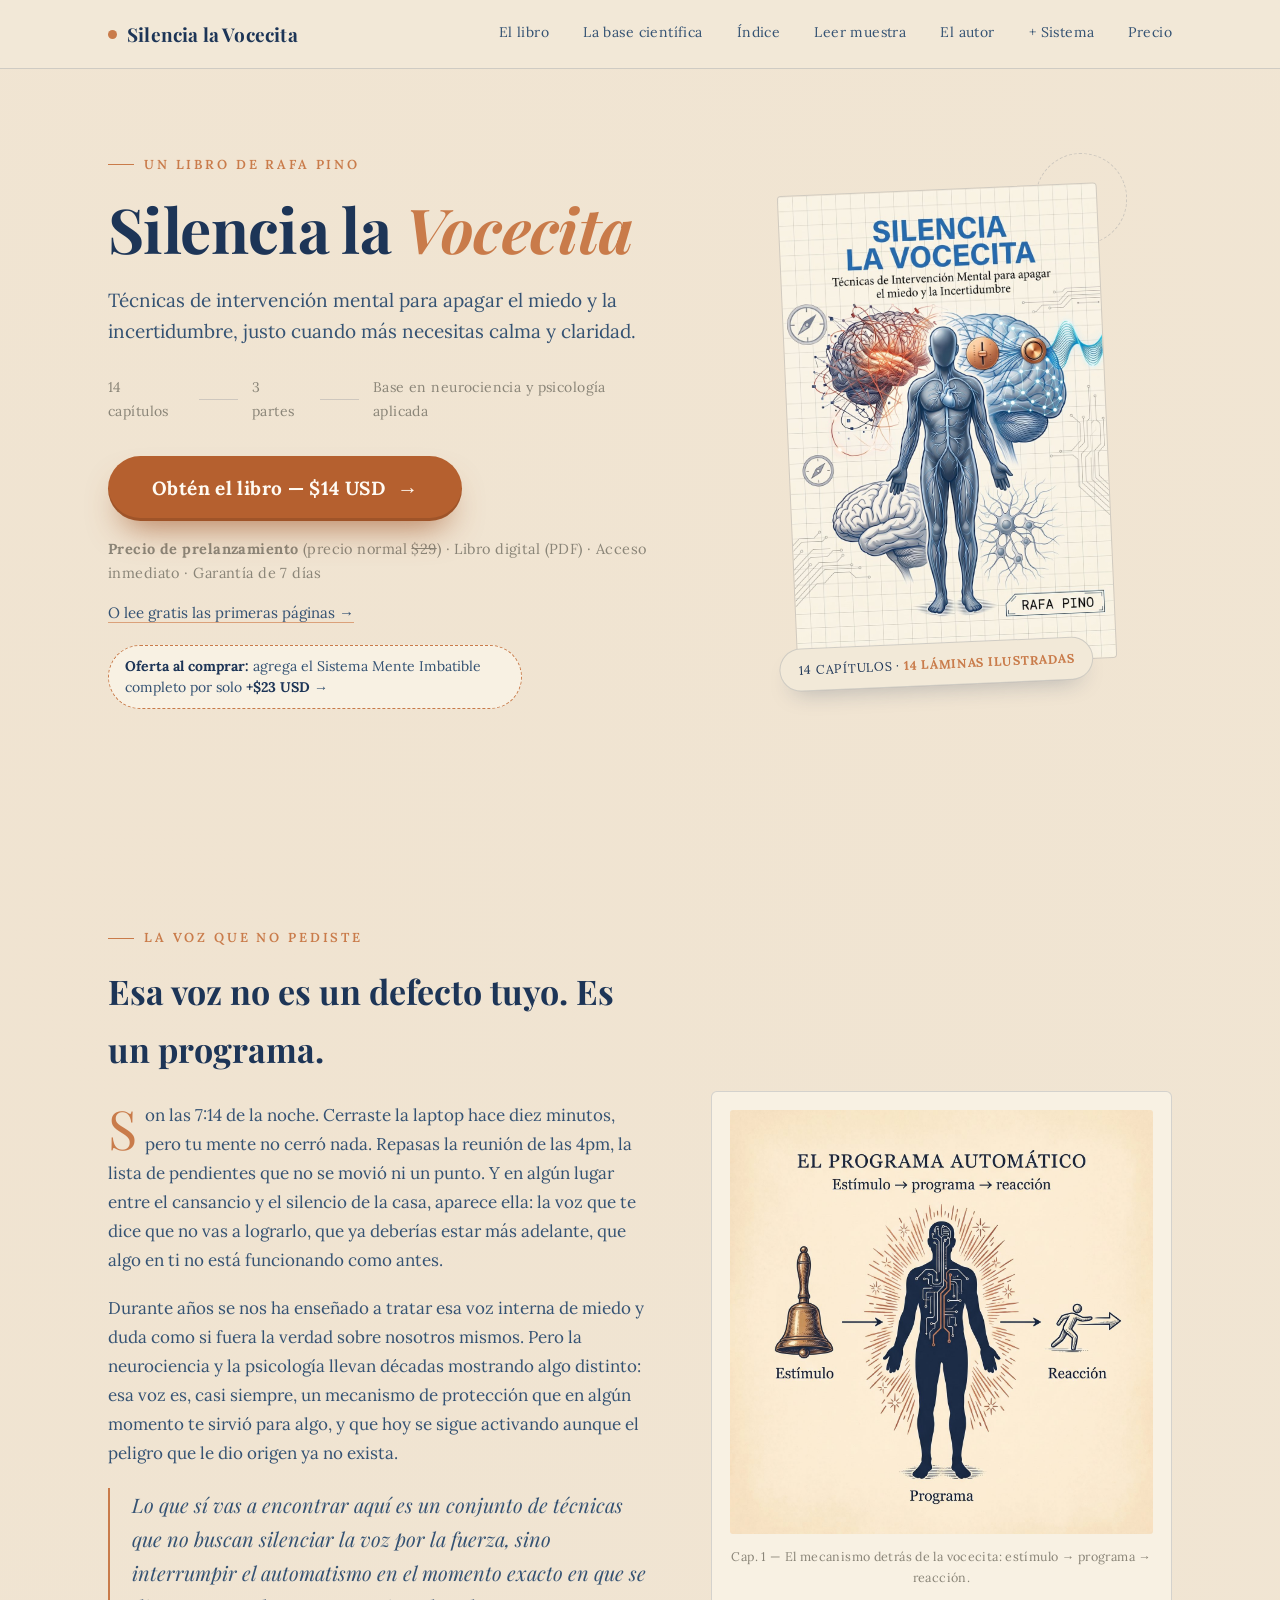
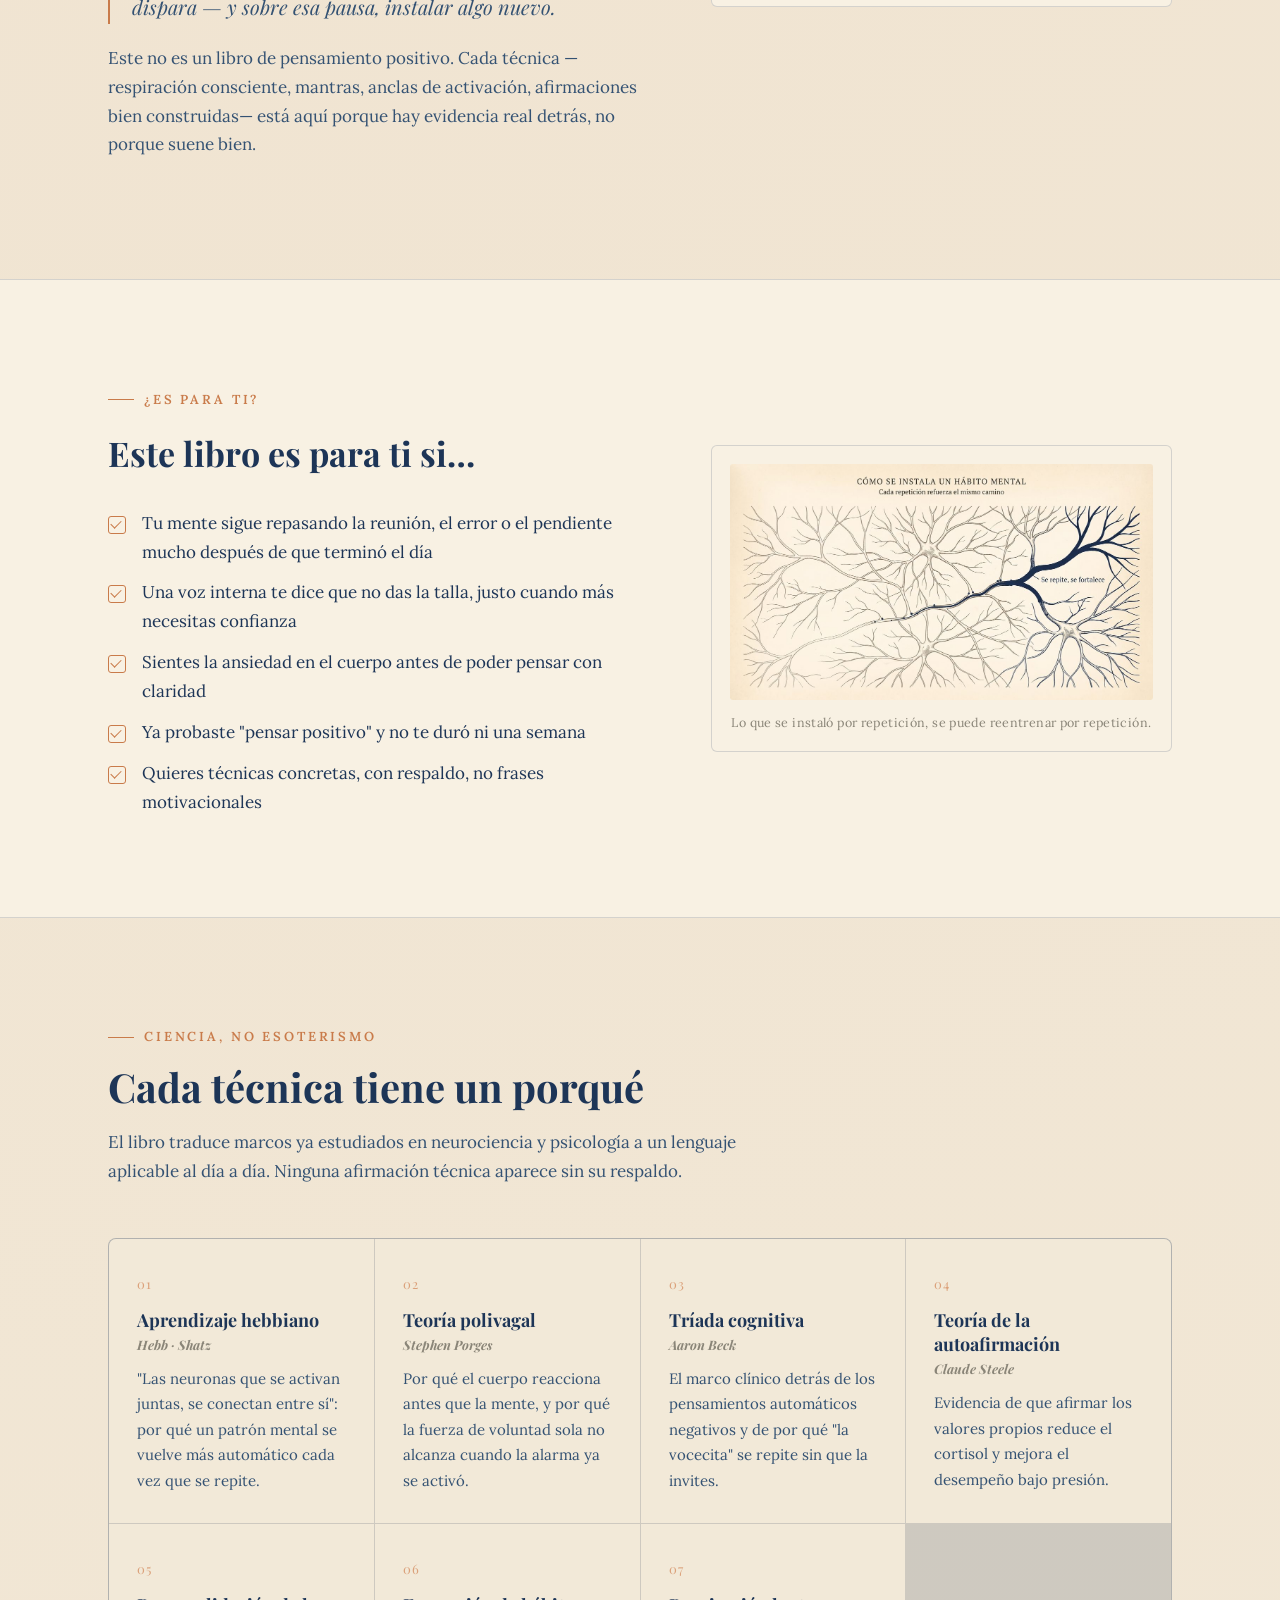
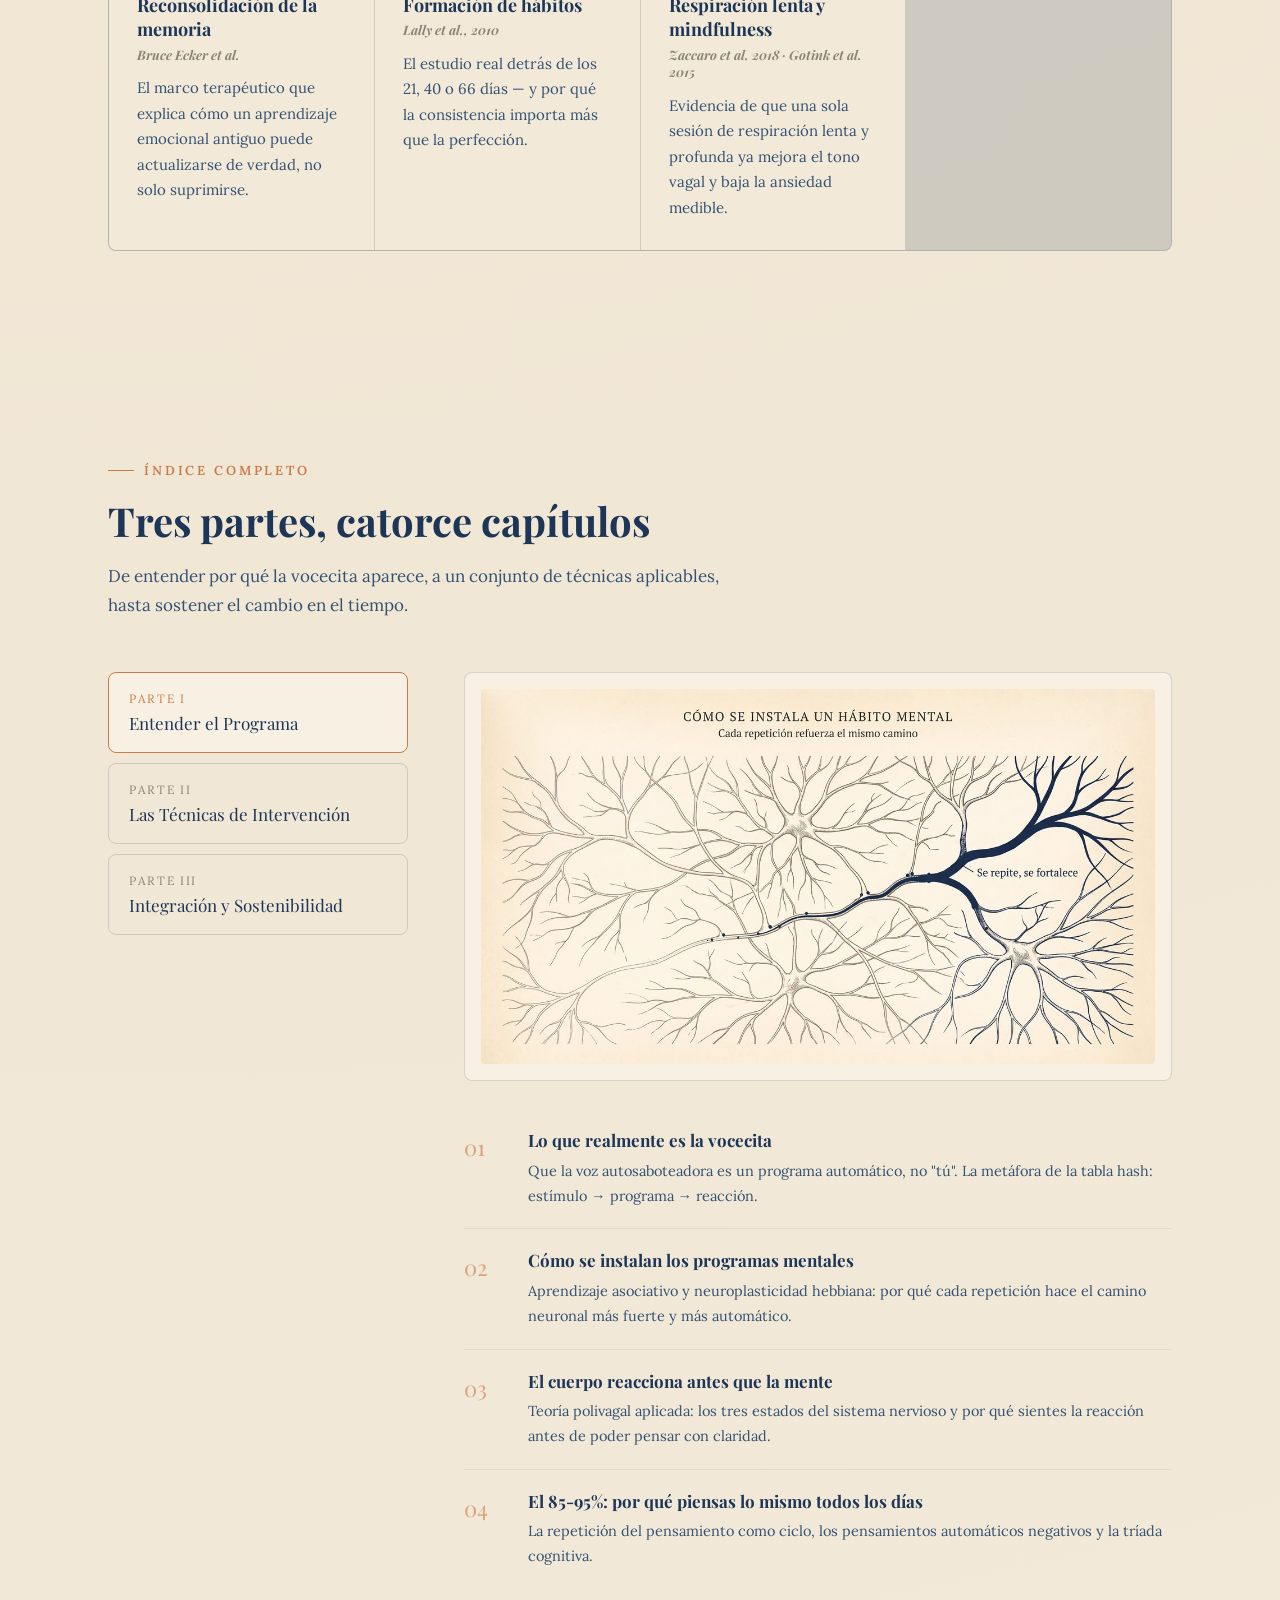
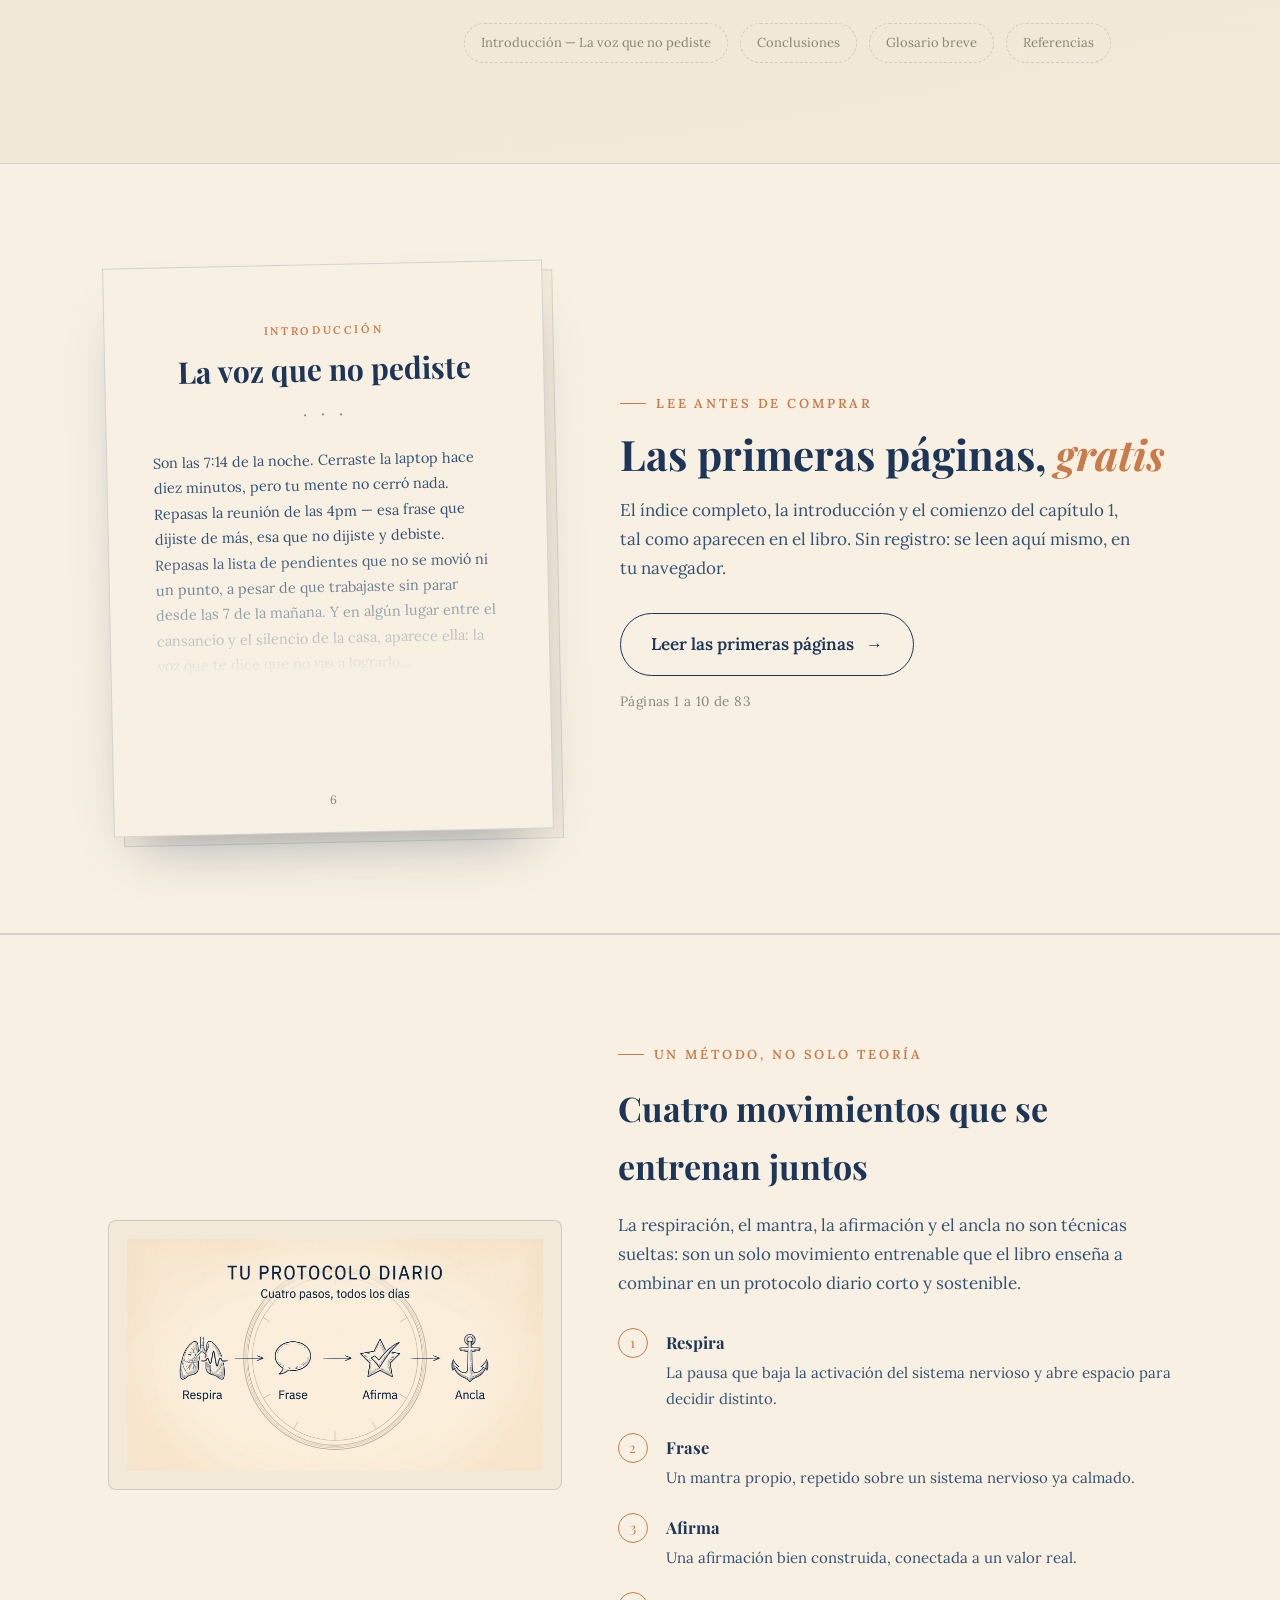
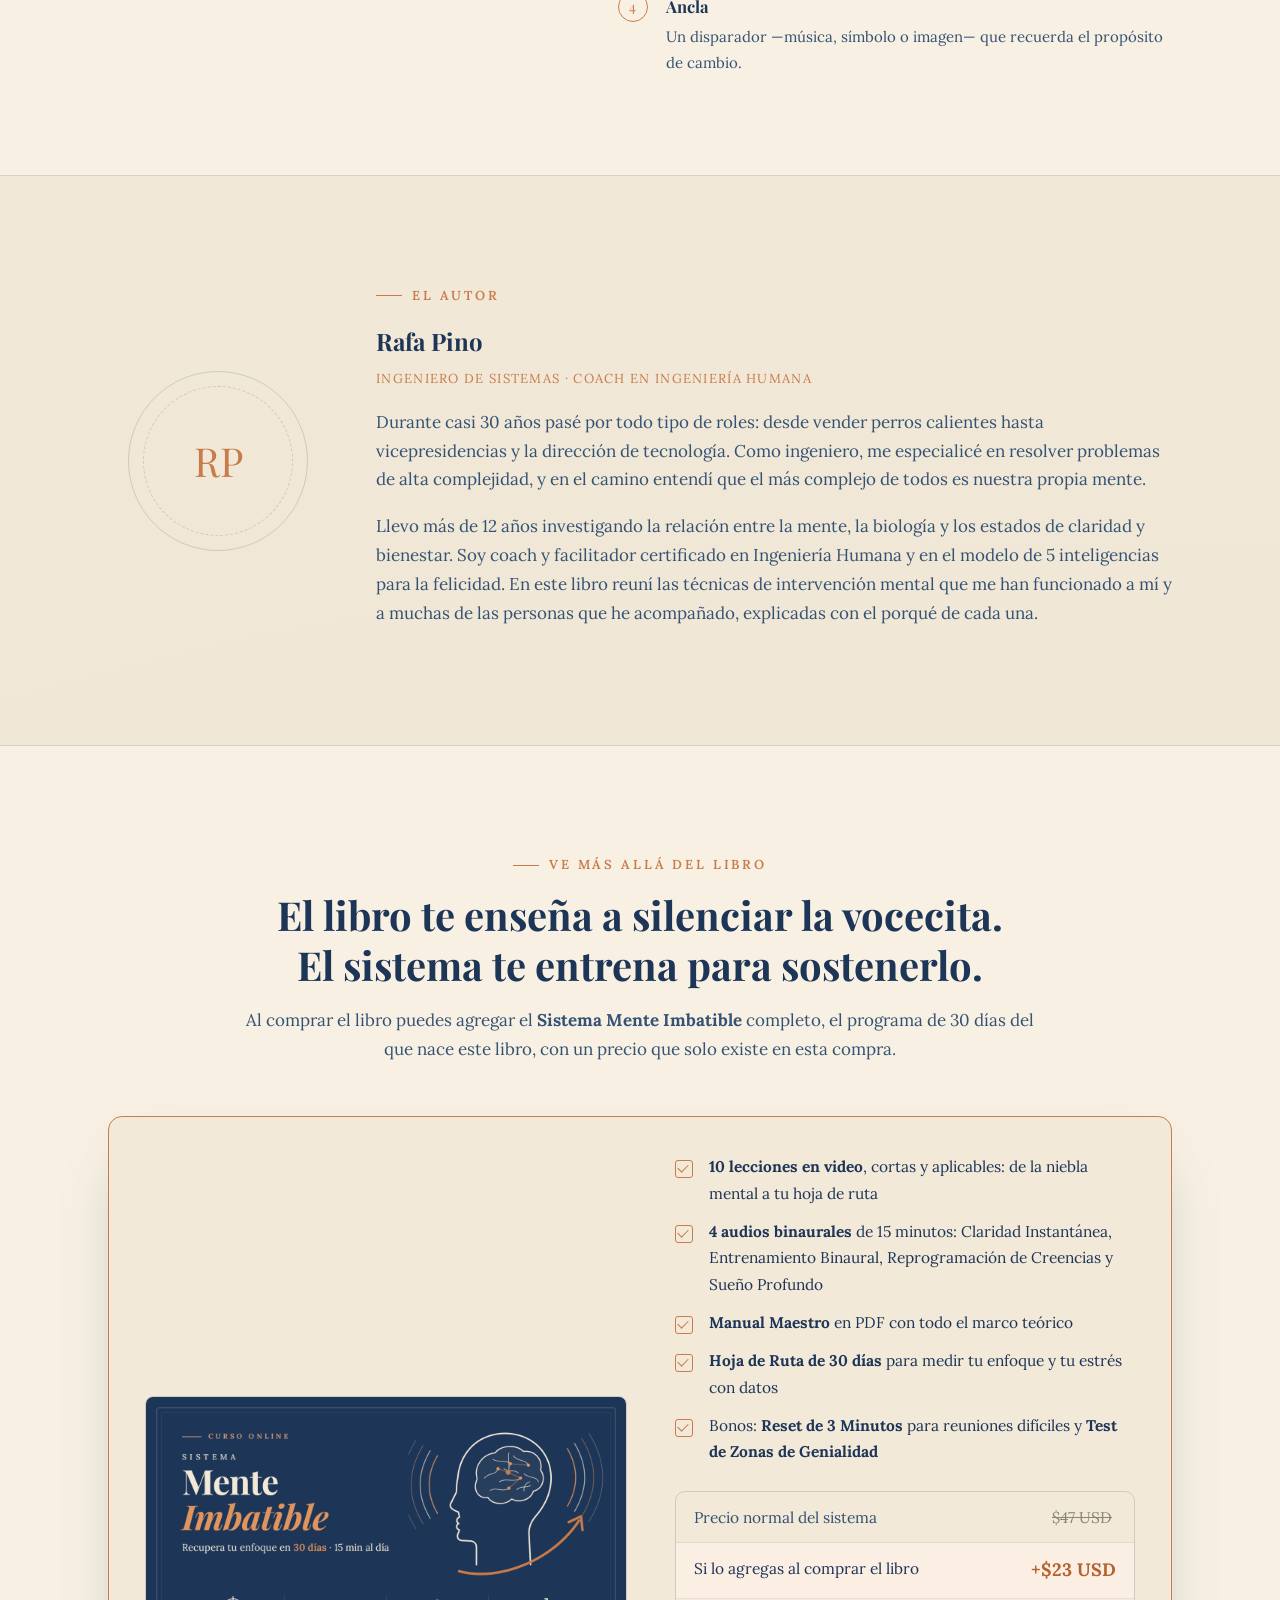
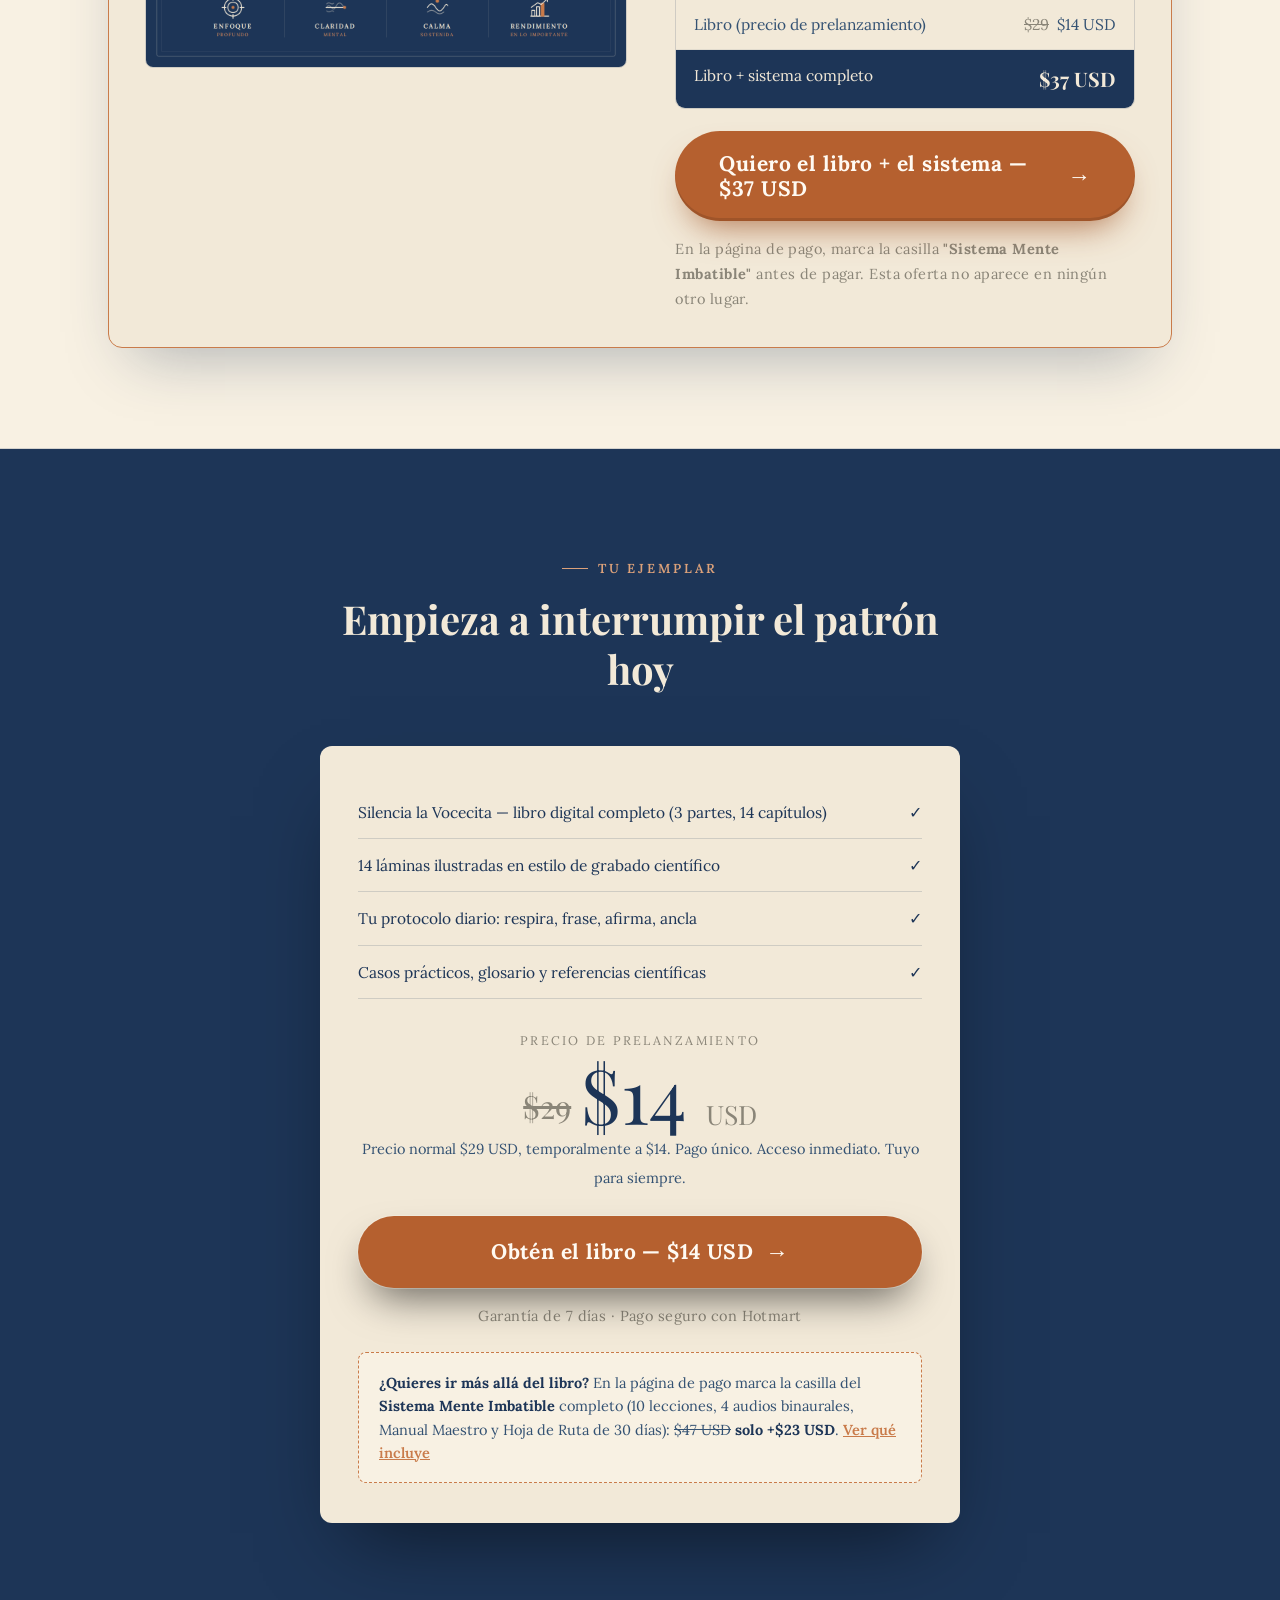
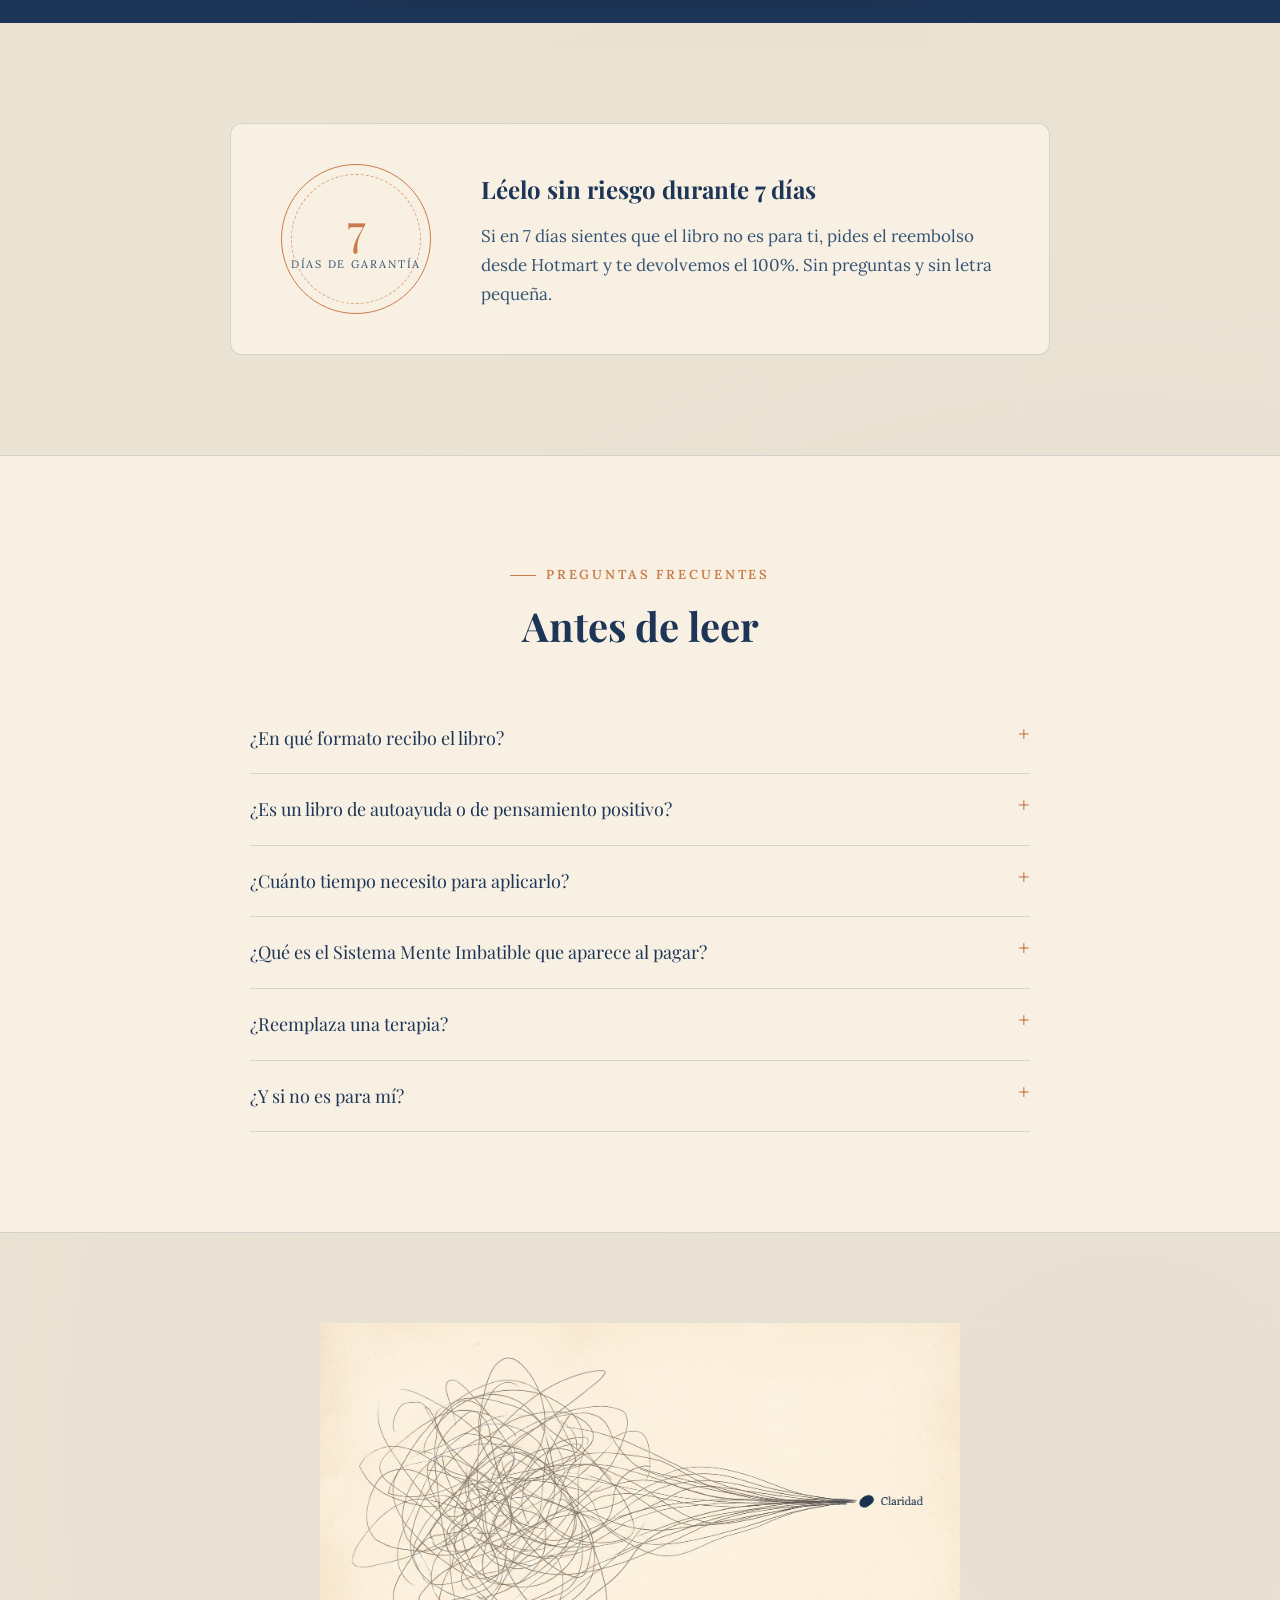
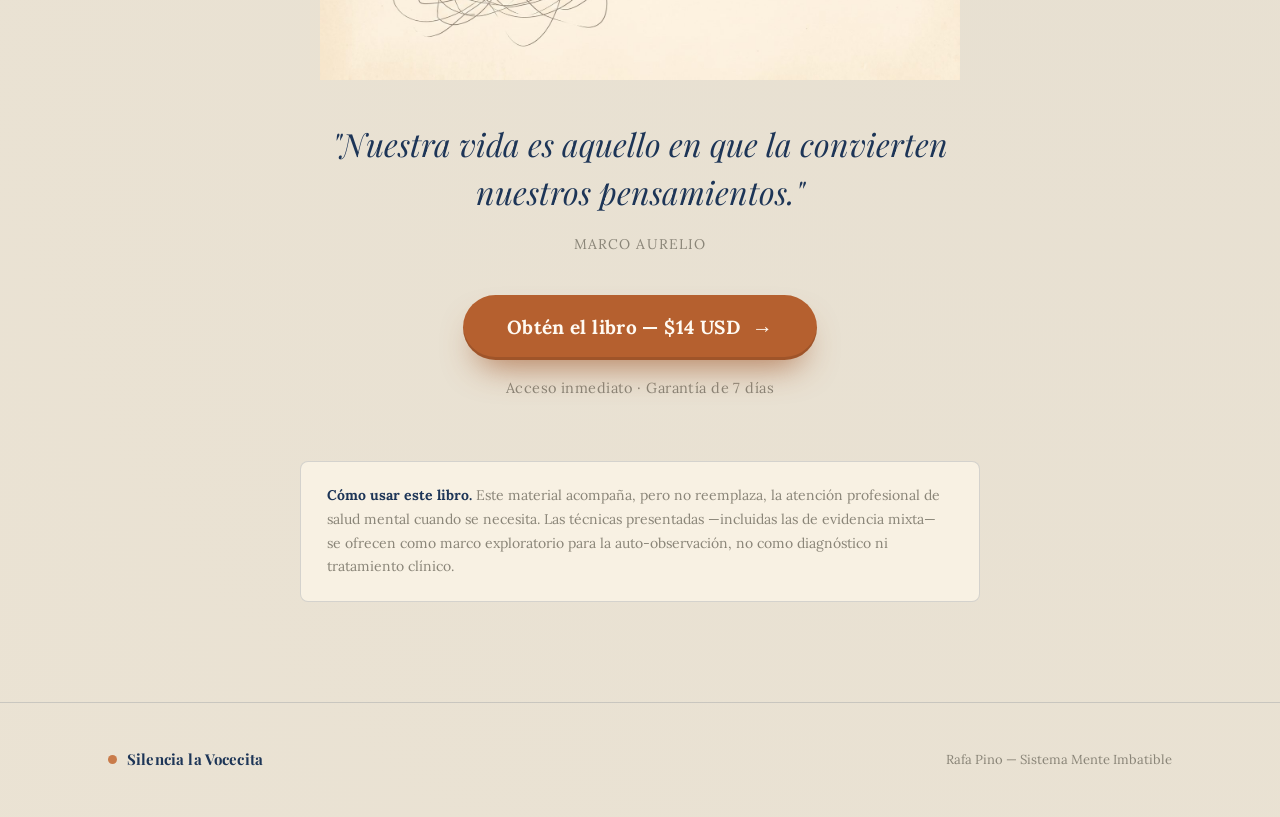
==== la-vocecita/index.html @ 84bf30ab "Libro: precio de prelanzamiento $14 (normal $29) y sistema al comprar el libro por +$23 (total $37) " ====
<!DOCTYPE html>
<html lang="es">
<head>
<meta charset="UTF-8">
<meta name="viewport" content="width=device-width, initial-scale=1.0">
<title>Silencia la Vocecita — el libro de Rafa Pino</title>
<meta name="description" content="Silencia la Vocecita: técnicas de intervención mental, con respaldo científico, para apagar el miedo y la incertidumbre justo cuando más necesitas calma y claridad. Un libro de Rafa Pino.">

<link rel="preconnect" href="https://fonts.googleapis.com">
<link rel="preconnect" href="https://fonts.gstatic.com" crossorigin>
<link href="https://fonts.googleapis.com/css2?family=Playfair+Display:ital,wght@0,600;0,700;1,600&family=Lora:ital,wght@0,400;0,500;0,600;1,400&display=swap" rel="stylesheet">

<link rel="stylesheet" href="css/styles.css?v=3">
</head>
<body>

<header class="site-header">
  <div class="nav-inner">
    <a class="brand" href="#top"><span class="mark"></span>Silencia la Vocecita</a>
    <button class="nav-toggle" id="navToggle" aria-label="Abrir menú" aria-expanded="false">
      <span></span>
    </button>
    <nav class="site-nav" id="siteNav">
      <a href="#el-libro">El libro</a>
      <a href="#ciencia">La base científica</a>
      <a href="#estructura">Índice</a>
      <a href="#muestra">Leer muestra</a>
      <a href="#autor">El autor</a>
      <a href="#sistema">+ Sistema</a>
      <a href="#comprar">Precio</a>
    </nav>
  </div>
</header>

<main id="top">

  <!-- HERO -->
  <section class="hero" id="inicio">
    <div class="wrap hero-inner">
      <div class="hero-copy reveal">
        <span class="eyebrow">Un libro de Rafa Pino</span>
        <h1>Silencia la <em>Vocecita</em></h1>
        <p class="subtitle">Técnicas de intervención mental para apagar el miedo y la incertidumbre, justo cuando más necesitas calma y claridad.</p>
        <div class="byline">
          <span>14 capítulos</span>
          <span class="rule"></span>
          <span>3 partes</span>
          <span class="rule"></span>
          <span>Base en neurociencia y psicología aplicada</span>
        </div>
        <a class="btn" data-checkout href="https://pay.hotmart.com/L107795089A?off=2qh6myos&amp;checkoutMode=10">Obtén el libro — $14 USD</a>
        <span class="btn-note"><strong>Precio de prelanzamiento</strong> (precio normal <s>$29</s>) · Libro digital (PDF) · Acceso inmediato · Garantía de 7 días</span>
        <a class="hero-read" href="#leer" data-open-reader>O lee gratis las primeras páginas <span aria-hidden="true">→</span></a>
        <a class="upsell-chip" href="#sistema"><strong>Oferta al comprar:</strong> agrega el Sistema Mente Imbatible completo por solo <strong>+$23 USD</strong> <span aria-hidden="true">→</span></a>
      </div>
      <div class="hero-figure reveal">
        <div class="book-frame">
          <img src="images/portada.jpg" alt="Portada del libro Silencia la Vocecita">
          <div class="hero-tag">14 capítulos · <strong>14 láminas ilustradas</strong></div>
        </div>
      </div>
    </div>
  </section>

  <!-- EL LIBRO / SINOPSIS -->
  <section id="el-libro">
    <div class="wrap synopsis">
      <div class="copy reveal">
        <span class="eyebrow">La voz que no pediste</span>
        <h2 style="margin-top:14px; font-size: clamp(26px,3.2vw,34px);">Esa voz no es un defecto tuyo. Es un programa.</h2>
        <p style="margin-top:22px;">Son las 7:14 de la noche. Cerraste la laptop hace diez minutos, pero tu mente no cerró nada. Repasas la reunión de las 4pm, la lista de pendientes que no se movió ni un punto. Y en algún lugar entre el cansancio y el silencio de la casa, aparece ella: la voz que te dice que no vas a lograrlo, que ya deberías estar más adelante, que algo en ti no está funcionando como antes.</p>
        <p>Durante años se nos ha enseñado a tratar esa voz interna de miedo y duda como si fuera la verdad sobre nosotros mismos. Pero la neurociencia y la psicología llevan décadas mostrando algo distinto: esa voz es, casi siempre, un mecanismo de protección que en algún momento te sirvió para algo, y que hoy se sigue activando aunque el peligro que le dio origen ya no exista.</p>
        <p class="pull-quote">Lo que sí vas a encontrar aquí es un conjunto de técnicas que no buscan silenciar la voz por la fuerza, sino interrumpir el automatismo en el momento exacto en que se dispara — y sobre esa pausa, instalar algo nuevo.</p>
        <p>Este no es un libro de pensamiento positivo. Cada técnica —respiración consciente, mantras, anclas de activación, afirmaciones bien construidas— está aquí porque hay evidencia real detrás, no porque suene bien.</p>
      </div>
      <figure class="reveal">
        <img src="images/diagrama-programa.jpg" alt="Diagrama: estímulo, programa, reacción">
        <figcaption>Cap. 1 — El mecanismo detrás de la vocecita: estímulo → programa → reacción.</figcaption>
      </figure>
    </div>
  </section>

  <!-- PARA QUIÉN ES -->
  <section class="alt" id="para-quien">
    <div class="wrap synopsis">
      <div class="copy reveal">
        <span class="eyebrow">¿Es para ti?</span>
        <h2 style="margin-top:14px; font-size: clamp(26px,3.2vw,34px);">Este libro es para ti si…</h2>
        <ul class="checklist">
          <li>Tu mente sigue repasando la reunión, el error o el pendiente mucho después de que terminó el día</li>
          <li>Una voz interna te dice que no das la talla, justo cuando más necesitas confianza</li>
          <li>Sientes la ansiedad en el cuerpo antes de poder pensar con claridad</li>
          <li>Ya probaste "pensar positivo" y no te duró ni una semana</li>
          <li>Quieres técnicas concretas, con respaldo, no frases motivacionales</li>
        </ul>
      </div>
      <figure class="reveal">
        <img src="images/bucle-automatico.jpg" alt="Cómo se instala un hábito mental: cada repetición refuerza el mismo camino">
        <figcaption>Lo que se instaló por repetición, se puede reentrenar por repetición.</figcaption>
      </figure>
    </div>
  </section>

  <!-- BASE CIENTÍFICA -->
  <section id="ciencia">
    <div class="wrap">
      <div class="section-head reveal">
        <span class="eyebrow">Ciencia, no esoterismo</span>
        <h2>Cada técnica tiene un porqué</h2>
        <p>El libro traduce marcos ya estudiados en neurociencia y psicología a un lenguaje aplicable al día a día. Ninguna afirmación técnica aparece sin su respaldo.</p>
      </div>

      <div class="science-grid reveal">
        <div class="science-card">
          <span class="num">01</span>
          <h3>Aprendizaje hebbiano<span class="who">Hebb · Shatz</span></h3>
          <p>"Las neuronas que se activan juntas, se conectan entre sí": por qué un patrón mental se vuelve más automático cada vez que se repite.</p>
        </div>
        <div class="science-card">
          <span class="num">02</span>
          <h3>Teoría polivagal<span class="who">Stephen Porges</span></h3>
          <p>Por qué el cuerpo reacciona antes que la mente, y por qué la fuerza de voluntad sola no alcanza cuando la alarma ya se activó.</p>
        </div>
        <div class="science-card">
          <span class="num">03</span>
          <h3>Tríada cognitiva<span class="who">Aaron Beck</span></h3>
          <p>El marco clínico detrás de los pensamientos automáticos negativos y de por qué "la vocecita" se repite sin que la invites.</p>
        </div>
        <div class="science-card">
          <span class="num">04</span>
          <h3>Teoría de la autoafirmación<span class="who">Claude Steele</span></h3>
          <p>Evidencia de que afirmar los valores propios reduce el cortisol y mejora el desempeño bajo presión.</p>
        </div>
        <div class="science-card">
          <span class="num">05</span>
          <h3>Reconsolidación de la memoria<span class="who">Bruce Ecker et al.</span></h3>
          <p>El marco terapéutico que explica cómo un aprendizaje emocional antiguo puede actualizarse de verdad, no solo suprimirse.</p>
        </div>
        <div class="science-card">
          <span class="num">06</span>
          <h3>Formación de hábitos<span class="who">Lally et al., 2010</span></h3>
          <p>El estudio real detrás de los 21, 40 o 66 días — y por qué la consistencia importa más que la perfección.</p>
        </div>
        <div class="science-card">
          <span class="num">07</span>
          <h3>Respiración lenta y mindfulness<span class="who">Zaccaro et al. 2018 · Gotink et al. 2015</span></h3>
          <p>Evidencia de que una sola sesión de respiración lenta y profunda ya mejora el tono vagal y baja la ansiedad medible.</p>
        </div>
      </div>
    </div>
  </section>

  <!-- ESTRUCTURA / ÍNDICE -->
  <section id="estructura">
    <div class="wrap">
      <div class="section-head reveal">
        <span class="eyebrow">Índice completo</span>
        <h2>Tres partes, catorce capítulos</h2>
        <p>De entender por qué la vocecita aparece, a un conjunto de técnicas aplicables, hasta sostener el cambio en el tiempo.</p>
      </div>

      <div class="structure-layout reveal">
        <div class="part-tabs" role="tablist">
          <button class="part-tab active" data-part="1">
            <span class="part-label">Parte I</span>
            <span class="part-title">Entender el Programa</span>
          </button>
          <button class="part-tab" data-part="2">
            <span class="part-label">Parte II</span>
            <span class="part-title">Las Técnicas de Intervención</span>
          </button>
          <button class="part-tab" data-part="3">
            <span class="part-label">Parte III</span>
            <span class="part-title">Integración y Sostenibilidad</span>
          </button>
        </div>

        <div class="structure-content">
          <figure class="chapters-figure">
            <img id="partFigure" src="images/bucle-automatico.jpg" alt="El bucle automático del pensamiento repetido">
          </figure>

          <ul class="chapter-list active" data-part="1">
            <li class="chapter-item">
              <span class="chapter-no">01</span>
              <div>
                <h4>Lo que realmente es la vocecita</h4>
                <p>Que la voz autosaboteadora es un programa automático, no "tú". La metáfora de la tabla hash: estímulo → programa → reacción.</p>
              </div>
            </li>
            <li class="chapter-item">
              <span class="chapter-no">02</span>
              <div>
                <h4>Cómo se instalan los programas mentales</h4>
                <p>Aprendizaje asociativo y neuroplasticidad hebbiana: por qué cada repetición hace el camino neuronal más fuerte y más automático.</p>
              </div>
            </li>
            <li class="chapter-item">
              <span class="chapter-no">03</span>
              <div>
                <h4>El cuerpo reacciona antes que la mente</h4>
                <p>Teoría polivagal aplicada: los tres estados del sistema nervioso y por qué sientes la reacción antes de poder pensar con claridad.</p>
              </div>
            </li>
            <li class="chapter-item">
              <span class="chapter-no">04</span>
              <div>
                <h4>El 85-95%: por qué piensas lo mismo todos los días</h4>
                <p>La repetición del pensamiento como ciclo, los pensamientos automáticos negativos y la tríada cognitiva.</p>
              </div>
            </li>
          </ul>

          <ul class="chapter-list" data-part="2">
            <li class="chapter-item">
              <span class="chapter-no">05</span>
              <div>
                <h4>El primer paso: hacerte consciente del patrón</h4>
                <p>Cómo identificar el momento exacto en que se dispara un programa, antes de poder intervenirlo.</p>
              </div>
            </li>
            <li class="chapter-item">
              <span class="chapter-no">06</span>
              <div>
                <h4>La pausa que cambia todo: mindfulness y respiración</h4>
                <p>El corazón práctico del libro: por qué la respiración lenta y consciente es la forma más rápida de bajar la activación del sistema nervioso.</p>
              </div>
            </li>
            <li class="chapter-item">
              <span class="chapter-no">07</span>
              <div>
                <h4>Hacerte cargo: la lección detrás del Ho'oponopono</h4>
                <p>Referencia anecdótica personal: asumir responsabilidad total por los propios actos importa más que la frase en sí.</p>
              </div>
            </li>
            <li class="chapter-item">
              <span class="chapter-no">08</span>
              <div>
                <h4>Afirmaciones que sí funcionan</h4>
                <p>Qué dice la investigación sobre por qué las afirmaciones bajan el cortisol, y cómo escribir una que funcione.</p>
              </div>
            </li>
            <li class="chapter-item">
              <span class="chapter-no">09</span>
              <div>
                <h4>Mantras y repetición: instalar el nuevo camino</h4>
                <p>Cómo elegir un mantra propio y por qué la repetición con carga emocional reconfigura el camino neuronal.</p>
              </div>
            </li>
            <li class="chapter-item">
              <span class="chapter-no">10</span>
              <div>
                <h4>Anclas de activación: música, símbolos e imágenes</h4>
                <p>Cómo usar disparadores externos para recordarte el propósito de cambio en el momento exacto.</p>
              </div>
            </li>
            <li class="chapter-item">
              <span class="chapter-no">11</span>
              <div>
                <h4>El calendario real del cambio: 21, 40 o 66 días</h4>
                <p>Qué dice la evidencia sobre cuánto toma instalar un nuevo automatismo, y cómo diseñar tu propio plan.</p>
              </div>
            </li>
          </ul>

          <ul class="chapter-list" data-part="3">
            <li class="chapter-item">
              <span class="chapter-no">12</span>
              <div>
                <h4>Cuando la vocecita vuelve</h4>
                <p>Por qué las recaídas del patrón antiguo son parte normal del proceso, y no una señal de fracaso.</p>
              </div>
            </li>
            <li class="chapter-item">
              <span class="chapter-no">13</span>
              <div>
                <h4>Tu protocolo diario</h4>
                <p>Cómo combinar pausa, frase, afirmación y ancla en una rutina corta y sostenible.</p>
              </div>
            </li>
            <li class="chapter-item">
              <span class="chapter-no">14</span>
              <div>
                <h4>Casos y ejemplos prácticos</h4>
                <p>Escenarios reales — una decisión bajo presión, una conversación difícil — con el proceso aplicado paso a paso.</p>
              </div>
            </li>
          </ul>

          <div class="structure-extra">
            <span class="extra-pill">Introducción — La voz que no pediste</span>
            <span class="extra-pill">Conclusiones</span>
            <span class="extra-pill">Glosario breve</span>
            <span class="extra-pill">Referencias</span>
          </div>
        </div>
      </div>
    </div>
  </section>

  <!-- MUESTRA: LEE LAS PRIMERAS PÁGINAS -->
  <section class="alt" id="muestra">
    <div class="wrap sample-layout">
      <div class="reveal"><a class="sample-page" href="#leer" data-open-reader aria-label="Leer las primeras páginas del libro">
        <span class="sp-eyebrow">Introducción</span>
        <span class="sp-title">La voz que no pediste</span>
        <span class="sp-orn">· · ·</span>
        <span class="sp-text">Son las 7:14 de la noche. Cerraste la laptop hace diez minutos, pero tu mente no cerró nada. Repasas la reunión de las 4pm — esa frase que dijiste de más, esa que no dijiste y debiste. Repasas la lista de pendientes que no se movió ni un punto, a pesar de que trabajaste sin parar desde las 7 de la mañana. Y en algún lugar entre el cansancio y el silencio de la casa, aparece ella: la voz que te dice que no vas a lograrlo…</span>
        <span class="sp-folio">6</span>
      </a></div>
      <div class="sample-copy reveal">
        <span class="eyebrow">Lee antes de comprar</span>
        <h2>Las primeras páginas, <em>gratis</em></h2>
        <p>El índice completo, la introducción y el comienzo del capítulo 1, tal como aparecen en el libro. Sin registro: se leen aquí mismo, en tu navegador.</p>
        <a class="btn-read" href="#leer" data-open-reader>Leer las primeras páginas <span aria-hidden="true">→</span></a>
        <span class="sample-note">Páginas 1 a 10 de 83</span>
      </div>
    </div>
  </section>

  <!-- PROTOCOLO -->
  <section class="alt">
    <div class="wrap protocol-block">
      <figure class="reveal">
        <img src="images/protocolo.jpg" alt="Los cuatro pasos del protocolo diario: respira, frase, afirma, ancla">
      </figure>
      <div class="reveal">
        <span class="eyebrow">Un método, no solo teoría</span>
        <h2 style="margin-top:14px; font-size: clamp(26px,3.2vw,34px);">Cuatro movimientos que se entrenan juntos</h2>
        <p style="margin-top:16px; color:var(--ink-soft);">La respiración, el mantra, la afirmación y el ancla no son técnicas sueltas: son un solo movimiento entrenable que el libro enseña a combinar en un protocolo diario corto y sostenible.</p>
        <div class="protocol-steps" style="margin-top:30px;">
          <div class="protocol-step">
            <span class="dot">1</span>
            <div>
              <h4>Respira</h4>
              <p>La pausa que baja la activación del sistema nervioso y abre espacio para decidir distinto.</p>
            </div>
          </div>
          <div class="protocol-step">
            <span class="dot">2</span>
            <div>
              <h4>Frase</h4>
              <p>Un mantra propio, repetido sobre un sistema nervioso ya calmado.</p>
            </div>
          </div>
          <div class="protocol-step">
            <span class="dot">3</span>
            <div>
              <h4>Afirma</h4>
              <p>Una afirmación bien construida, conectada a un valor real.</p>
            </div>
          </div>
          <div class="protocol-step">
            <span class="dot">4</span>
            <div>
              <h4>Ancla</h4>
              <p>Un disparador —música, símbolo o imagen— que recuerda el propósito de cambio.</p>
            </div>
          </div>
        </div>
      </div>
    </div>
  </section>

  <!-- AUTOR -->
  <section id="autor">
    <div class="wrap author-block">
      <div class="reveal">
        <div class="author-emblem">
          <span class="initials">RP</span>
        </div>
      </div>
      <div class="reveal author-copy">
        <span class="eyebrow">El autor</span>
        <h3 style="margin-top:14px;">Rafa Pino</h3>
        <span class="role">Ingeniero de sistemas · Coach en Ingeniería Humana</span>
        <p>Durante casi 30 años pasé por todo tipo de roles: desde vender perros calientes hasta vicepresidencias y la dirección de tecnología. Como ingeniero, me especialicé en resolver problemas de alta complejidad, y en el camino entendí que el más complejo de todos es nuestra propia mente.</p>
        <p>Llevo más de 12 años investigando la relación entre la mente, la biología y los estados de claridad y bienestar. Soy coach y facilitador certificado en Ingeniería Humana y en el modelo de 5 inteligencias para la felicidad. En este libro reuní las técnicas de intervención mental que me han funcionado a mí y a muchas de las personas que he acompañado, explicadas con el porqué de cada una.</p>
      </div>
    </div>
  </section>

  <!-- UPGRADE: SISTEMA MENTE IMBATIBLE -->
  <section class="alt" id="sistema">
    <div class="wrap">
      <div class="section-head center reveal">
        <span class="eyebrow">Ve más allá del libro</span>
        <h2>El libro te enseña a silenciar la vocecita.<br>El sistema te entrena para sostenerlo.</h2>
        <p>Al comprar el libro puedes agregar el <strong>Sistema Mente Imbatible</strong> completo, el programa de 30 días del que nace este libro, con un precio que solo existe en esta compra.</p>
      </div>
      <div class="upsell reveal">
        <figure class="upsell-figure">
          <img src="images/sistema-mente-imbatible.png" alt="Sistema Mente Imbatible — curso online">
        </figure>
        <div class="upsell-body">
          <ul class="checklist">
            <li><strong>10 lecciones en video</strong>, cortas y aplicables: de la niebla mental a tu hoja de ruta</li>
            <li><strong>4 audios binaurales</strong> de 15 minutos: Claridad Instantánea, Entrenamiento Binaural, Reprogramación de Creencias y Sueño Profundo</li>
            <li><strong>Manual Maestro</strong> en PDF con todo el marco teórico</li>
            <li><strong>Hoja de Ruta de 30 días</strong> para medir tu enfoque y tu estrés con datos</li>
            <li>Bonos: <strong>Reset de 3 Minutos</strong> para reuniones difíciles y <strong>Test de Zonas de Genialidad</strong></li>
          </ul>
          <div class="upsell-price">
            <div class="row"><span>Precio normal del sistema</span><s>$47 USD</s></div>
            <div class="row hl"><span>Si lo agregas al comprar el libro</span><strong>+$23 USD</strong></div>
            <div class="row"><span>Libro (precio de prelanzamiento)</span><span><s>$29</s> $14 USD</span></div>
            <div class="row total"><span>Libro + sistema completo</span><strong>$37 USD</strong></div>
          </div>
          <a class="btn block" data-checkout href="https://pay.hotmart.com/L107795089A?off=2qh6myos&amp;checkoutMode=10">Quiero el libro + el sistema — $37 USD</a>
          <span class="btn-note">En la página de pago, marca la casilla <strong>"Sistema Mente Imbatible"</strong> antes de pagar. Esta oferta no aparece en ningún otro lugar.</span>
        </div>
      </div>
    </div>
  </section>

  <!-- OFERTA -->
  <section class="ink" id="comprar">
    <div class="wrap">
      <div class="section-head center reveal">
        <span class="eyebrow">Tu ejemplar</span>
        <h2>Empieza a interrumpir el patrón hoy</h2>
      </div>
      <div class="value-card reveal">
        <table class="value-table">
          <tr><td>Silencia la Vocecita — libro digital completo (3 partes, 14 capítulos)</td><td>✓</td></tr>
          <tr><td>14 láminas ilustradas en estilo de grabado científico</td><td>✓</td></tr>
          <tr><td>Tu protocolo diario: respira, frase, afirma, ancla</td><td>✓</td></tr>
          <tr><td>Casos prácticos, glosario y referencias científicas</td><td>✓</td></tr>
        </table>
        <div class="price-block">
          <span class="label">Precio de prelanzamiento</span>
          <span class="price"><s class="was">$29</s>$14 <small>USD</small></span>
          <span class="once">Precio normal $29 USD, temporalmente a $14. Pago único. Acceso inmediato. Tuyo para siempre.</span>
        </div>
        <a class="btn block" data-checkout href="https://pay.hotmart.com/L107795089A?off=2qh6myos&amp;checkoutMode=10">Obtén el libro — $14 USD</a>
        <span class="btn-note">Garantía de 7 días · Pago seguro con Hotmart</span>
        <div class="upgrade-note">
          <strong>¿Quieres ir más allá del libro?</strong> En la página de pago marca la casilla del <strong>Sistema Mente Imbatible</strong> completo (10 lecciones, 4 audios binaurales, Manual Maestro y Hoja de Ruta de 30 días): <s>$47 USD</s> <strong>solo +$23 USD</strong>. <a href="#sistema">Ver qué incluye</a>
        </div>
      </div>
    </div>
  </section>

  <!-- GARANTÍA -->
  <section id="garantia">
    <div class="wrap">
      <div class="guarantee reveal">
        <div class="seal"><span class="days">7</span><span class="lbl">días de garantía</span></div>
        <div>
          <h3>Léelo sin riesgo durante 7 días</h3>
          <p>Si en 7 días sientes que el libro no es para ti, pides el reembolso desde Hotmart y te devolvemos el 100%. Sin preguntas y sin letra pequeña.</p>
        </div>
      </div>
    </div>
  </section>

  <!-- FAQ -->
  <section class="alt" id="faq">
    <div class="wrap">
      <div class="section-head center reveal">
        <span class="eyebrow">Preguntas frecuentes</span>
        <h2>Antes de leer</h2>
      </div>
      <div class="faq reveal">
        <details>
          <summary>¿En qué formato recibo el libro?</summary>
          <p>Es un libro digital en PDF, ilustrado. Lo recibes de inmediato después del pago y lo puedes leer en el celular, la tablet o el computador.</p>
        </details>
        <details>
          <summary>¿Es un libro de autoayuda o de pensamiento positivo?</summary>
          <p>No. Cada técnica está explicada con su base en neurociencia y psicología (teoría polivagal, aprendizaje hebbiano, tríada cognitiva, reconsolidación de la memoria). Donde la evidencia es mixta, el libro lo dice.</p>
        </details>
        <details>
          <summary>¿Cuánto tiempo necesito para aplicarlo?</summary>
          <p>El protocolo diario del capítulo 13 toma entre 5 y 15 minutos. Puedes leer el libro en un fin de semana y empezar a aplicarlo el lunes.</p>
        </details>
        <details>
          <summary>¿Qué es el Sistema Mente Imbatible que aparece al pagar?</summary>
          <p>Es el programa completo del que nace este libro: 10 lecciones en video, 4 audios de neurohacking, un Manual Maestro y una Hoja de Ruta de 30 días. Al comprar el libro puedes agregarlo por solo $23 más. Es opcional.</p>
        </details>
        <details>
          <summary>¿Reemplaza una terapia?</summary>
          <p>No. El libro acompaña, pero no reemplaza, la atención profesional de salud mental cuando se necesita.</p>
        </details>
        <details>
          <summary>¿Y si no es para mí?</summary>
          <p>Tienes 7 días de garantía. Pides el reembolso desde Hotmart y te devolvemos el 100%.</p>
        </details>
      </div>
    </div>
  </section>

  <!-- CIERRE -->
  <section class="closing">
    <div class="wrap">
      <figure class="reveal">
        <img src="images/claridad.jpg" alt="Del pensamiento enredado a la claridad">
      </figure>
      <p class="quote reveal">"Nuestra vida es aquello en que la convierten nuestros pensamientos."<span class="quote-source">Marco Aurelio</span></p>
      <div class="reveal" style="margin-top: 40px;">
        <a class="btn" data-checkout href="https://pay.hotmart.com/L107795089A?off=2qh6myos&amp;checkoutMode=10">Obtén el libro — $14 USD</a>
        <span class="btn-note">Acceso inmediato · Garantía de 7 días</span>
      </div>

      <div class="disclaimer reveal">
        <strong>Cómo usar este libro.</strong> Este material acompaña, pero no reemplaza, la atención profesional de salud mental cuando se necesita. Las técnicas presentadas —incluidas las de evidencia mixta— se ofrecen como marco exploratorio para la auto-observación, no como diagnóstico ni tratamiento clínico.
      </div>
    </div>
  </section>

</main>

<footer class="site-footer">
  <div class="wrap footer-inner">
    <span class="brand"><span class="mark"></span>Silencia la Vocecita</span>
    <span>Rafa Pino — Sistema Mente Imbatible</span>
  </div>
</footer>

<!-- LECTOR DE LA MUESTRA -->
<div class="reader" id="reader" role="dialog" aria-modal="true" aria-label="Muestra del libro Silencia la Vocecita" hidden>
  <div class="reader-bar">
    <div class="reader-progress" id="readerProgress"></div>
    <a class="reader-brand" href="#m-toc"><span class="mark"></span>Silencia la Vocecita <span class="reader-tag">Muestra</span></a>
    <div class="reader-actions">
      <a class="reader-buy" data-checkout href="https://pay.hotmart.com/L107795089A?off=2qh6myos&amp;checkoutMode=10">Obtén el libro — $14</a>
      <button class="reader-close" id="readerClose" type="button" aria-label="Cerrar la muestra">×</button>
    </div>
  </div>
  <div class="reader-scroll" id="readerScroll">
    <article class="reader-page">

<section class="rb-block rb-titlepage"><img class="rb-cover" src="images/portada.jpg" alt="Portada de Silencia la Vocecita" loading="lazy"><div class="title-page-inner"><div class="tp-eyebrow">Rafa Pino</div> <h2 class="tp-title">Silencia<br/>la Vocecita</h2><div class="tp-rule">· · ·</div> <p class="tp-subtitle">Técnicas de Intervención Mental para Apagar el Miedo y la Incertidumbre Justo Cuando Más Necesitas Calma y Claridad</p><p class="tp-copyright">© 2026 Rafa Pino. Todos los derechos reservados.<br/>Prohibida la reproducción total o parcial de esta obra, por cualquier medio<br/>o procedimiento, sin la autorización previa y por escrito del autor.</p></div></section>
<section class="rb-block rb-toc" id="m-toc"><h2 class="indice-title">Índice</h2><ul class="toc-list"><li class="toc-entry in-sample"><div class="toc-line"><a class="toc-label" href="#m-sec-intro">Introducción — La voz que no pediste</a><span class="toc-meta">p. 6 · en la muestra</span></div> <div class="toc-desc">Por qué esa voz de miedo e incertidumbre no es un defecto de carácter sino un mecanismo de protección mal calibrado para tu vida actual. Qué vas a lograr con este libro.</div>
</li><li class="toc-part"><span class="toc-part-label">Parte I — Entender el Programa</span></li><li class="toc-entry in-sample"><div class="toc-line"><a class="toc-label" href="#m-sec-chap-1">Capítulo 1 — Lo que realmente es la vocecita</a><span class="toc-meta">p. 10 · en la muestra</span></div> <div class="toc-desc">Que la voz autosaboteadora es un programa automático, no "tú". Introducción a la metáfora de la tabla hash: estímulo (o conjunto de estímulos) → programa específico → reacción repetida.</div>
</li><li class="toc-entry"><div class="toc-line"><span class="toc-label">Capítulo 2 — Cómo se instalan los programas mentales</span><span class="toc-meta locked"><svg aria-hidden="true" viewbox="0 0 16 16"><rect height="7" rx="1.5" width="10" x="3" y="7"></rect><path d="M5.5 7V5a2.5 2.5 0 0 1 5 0v2"></path></svg>p. 14</span></div> <div class="toc-desc">Aprendizaje asociativo y neuroplasticidad hebbiana: por qué cada repetición hace el camino neuronal más fuerte y más automático. Cómo un mecanismo de defensa que te sirvió en el pasado deja de ser útil en tu vida actual.</div>
</li><li class="toc-entry"><div class="toc-line"><span class="toc-label">Capítulo 3 — El cuerpo reacciona antes que la mente</span><span class="toc-meta locked"><svg aria-hidden="true" viewbox="0 0 16 16"><rect height="7" rx="1.5" width="10" x="3" y="7"></rect><path d="M5.5 7V5a2.5 2.5 0 0 1 5 0v2"></path></svg>p. 19</span></div> <div class="toc-desc">Teoría polivagal aplicada: los tres estados del sistema nervioso y por qué sientes la reacción (taquicardia, tensión, bloqueo) antes de poder pensar con claridad. Por qué la fuerza de voluntad sola no alcanza.</div>
</li><li class="toc-entry"><div class="toc-line"><span class="toc-label">Capítulo 4 — El 85-95%: por qué piensas lo mismo todos los días</span><span class="toc-meta locked"><svg aria-hidden="true" viewbox="0 0 16 16"><rect height="7" rx="1.5" width="10" x="3" y="7"></rect><path d="M5.5 7V5a2.5 2.5 0 0 1 5 0v2"></path></svg>p. 24</span></div> <div class="toc-desc">La repetición del pensamiento como ciclo, los pensamientos automáticos negativos y la tríada cognitiva. Cómo esa repetición se convierte en "sentimiento" (sentir-mental) y termina sintiéndose como identidad.</div>
</li><li class="toc-part"><span class="toc-part-label">Parte II — Las Técnicas de Intervención</span></li><li class="toc-entry"><div class="toc-line"><span class="toc-label">Capítulo 5 — El primer paso: hacerte consciente del patrón</span><span class="toc-meta locked"><svg aria-hidden="true" viewbox="0 0 16 16"><rect height="7" rx="1.5" width="10" x="3" y="7"></rect><path d="M5.5 7V5a2.5 2.5 0 0 1 5 0v2"></path></svg>p. 29</span></div> <div class="toc-desc">Cómo identificar el momento exacto en que se dispara un programa, antes de poder intervenirlo. Ejercicio de registro de disparadores.</div>
</li><li class="toc-entry"><div class="toc-line"><span class="toc-label">Capítulo 6 — La pausa que cambia todo: mindfulness y respiración</span><span class="toc-meta locked"><svg aria-hidden="true" viewbox="0 0 16 16"><rect height="7" rx="1.5" width="10" x="3" y="7"></rect><path d="M5.5 7V5a2.5 2.5 0 0 1 5 0v2"></path></svg>p. 33</span></div> <div class="toc-desc">El corazón práctico del libro. Por qué la respiración lenta y consciente es, con evidencia real, la forma más rápida de bajar la activación del sistema nervioso y crear el espacio de calma donde una decisión distinta se vuelve posible — no una idea suelta, sino el paso que abre la puerta para que el mantram (Cap. 9) y el ancla (Cap. 10) realmente funcionen. Incluye una técnica de respiración simple y aplicable en cualquier momento, y qué dice la evidencia sobre mindfulness y pensamiento repetitivo/rumiación.</div>
</li><li class="toc-entry"><div class="toc-line"><span class="toc-label">Capítulo 7 — Hacerte cargo: la lección detrás del Ho'oponopono</span><span class="toc-meta locked"><svg aria-hidden="true" viewbox="0 0 16 16"><rect height="7" rx="1.5" width="10" x="3" y="7"></rect><path d="M5.5 7V5a2.5 2.5 0 0 1 5 0v2"></path></svg>p. 38</span></div> <div class="toc-desc">Referencia anecdótica personal: cómo repetir el mantram "lo siento, perdón, gracias, te amo" ante un comportamiento reactivo por venir, sostenido en práctica diaria, llevó al punto en que la necesidad de reaccionar dejó de presentarse. La enseñanza real — asumir responsabilidad total por los propios actos y comprender que el nivel de consciencia de cada quien da forma a lo que le ocurre — importa más que la frase específica. El capítulo deja abierto que el lector explore otras técnicas que lo lleven a esa misma comprensión.</div>
</li><li class="toc-entry"><div class="toc-line"><span class="toc-label">Capítulo 8 — Afirmaciones que sí funcionan</span><span class="toc-meta locked"><svg aria-hidden="true" viewbox="0 0 16 16"><rect height="7" rx="1.5" width="10" x="3" y="7"></rect><path d="M5.5 7V5a2.5 2.5 0 0 1 5 0v2"></path></svg>p. 43</span></div> <div class="toc-desc">Qué dice la investigación (teoría de la autoafirmación) sobre por qué las afirmaciones bajan el cortisol y mejoran la toma de decisiones bajo presión. Cómo escribir una afirmación que funcione (y los errores más comunes que la vuelven inútil).</div>
</li><li class="toc-entry"><div class="toc-line"><span class="toc-label">Capítulo 9 — Mantras y repetición: instalar el nuevo camino</span><span class="toc-meta locked"><svg aria-hidden="true" viewbox="0 0 16 16"><rect height="7" rx="1.5" width="10" x="3" y="7"></rect><path d="M5.5 7V5a2.5 2.5 0 0 1 5 0v2"></path></svg>p. 47</span></div> <div class="toc-desc">Cómo elegir un mantra propio, con qué frecuencia repetirlo y por qué la repetición con carga emocional es lo que realmente reconfigura el camino neuronal (conexión directa con el Capítulo 2). Cómo combinarlo con la respiración del Capítulo 6 para que el mantram se instale sobre un sistema nervioso ya calmado, no sobre uno todavía activado.</div>
</li><li class="toc-entry"><div class="toc-line"><span class="toc-label">Capítulo 10 — Anclas de activación: música, símbolos e imágenes</span><span class="toc-meta locked"><svg aria-hidden="true" viewbox="0 0 16 16"><rect height="7" rx="1.5" width="10" x="3" y="7"></rect><path d="M5.5 7V5a2.5 2.5 0 0 1 5 0v2"></path></svg>p. 51</span></div> <div class="toc-desc">Cómo usar disparadores externos (una canción, un símbolo, una imagen) para recordarte el propósito de cambio en el momento exacto en que el programa antiguo intenta activarse. Protocolo simple para crear tu propia ancla, y cómo la secuencia respiración → mantram → ancla funciona como un solo movimiento entrenable, no como tres técnicas sueltas.</div>
</li><li class="toc-entry"><div class="toc-line"><span class="toc-label">Capítulo 11 — El calendario real del cambio: 21, 40 o 66 días</span><span class="toc-meta locked"><svg aria-hidden="true" viewbox="0 0 16 16"><rect height="7" rx="1.5" width="10" x="3" y="7"></rect><path d="M5.5 7V5a2.5 2.5 0 0 1 5 0v2"></path></svg>p. 55</span></div> <div class="toc-desc">Qué dice la evidencia sobre cuánto toma instalar un nuevo automatismo, por qué la consistencia importa más que la perfección, y cómo diseñar tu propio plan de repetición.</div>
</li><li class="toc-part"><span class="toc-part-label">Parte III — Integración y Sostenibilidad</span></li><li class="toc-entry"><div class="toc-line"><span class="toc-label">Capítulo 12 — Cuando la vocecita vuelve</span><span class="toc-meta locked"><svg aria-hidden="true" viewbox="0 0 16 16"><rect height="7" rx="1.5" width="10" x="3" y="7"></rect><path d="M5.5 7V5a2.5 2.5 0 0 1 5 0v2"></path></svg>p. 60</span></div> <div class="toc-desc">Por qué las recaídas del patrón antiguo son parte normal del proceso y no una señal de fracaso. Cómo retomar sin culpa.</div>
</li><li class="toc-entry"><div class="toc-line"><span class="toc-label">Capítulo 13 — Tu protocolo diario</span><span class="toc-meta locked"><svg aria-hidden="true" viewbox="0 0 16 16"><rect height="7" rx="1.5" width="10" x="3" y="7"></rect><path d="M5.5 7V5a2.5 2.5 0 0 1 5 0v2"></path></svg>p. 65</span></div> <div class="toc-desc">Cómo combinar las técnicas anteriores (pausa, frase, afirmación, ancla) en una rutina corta y sostenible, integrada con tus audios de neurohacking.</div>
</li><li class="toc-entry"><div class="toc-line"><span class="toc-label">Capítulo 14 — Casos y ejemplos prácticos</span><span class="toc-meta locked"><svg aria-hidden="true" viewbox="0 0 16 16"><rect height="7" rx="1.5" width="10" x="3" y="7"></rect><path d="M5.5 7V5a2.5 2.5 0 0 1 5 0v2"></path></svg>p. 69</span></div> <div class="toc-desc">Escenarios compuestos y realistas (una decisión bajo presión, una conversación difícil, un momento de comparación o duda) que muestran el proceso completo aplicado paso a paso.</div>
</li><li class="toc-entry"><div class="toc-line"><span class="toc-label">Conclusiones — De pelear contra la vocecita a reprogramarla</span><span class="toc-meta locked"><svg aria-hidden="true" viewbox="0 0 16 16"><rect height="7" rx="1.5" width="10" x="3" y="7"></rect><path d="M5.5 7V5a2.5 2.5 0 0 1 5 0v2"></path></svg>p. 73</span></div> <div class="toc-desc">Cierre que conecta todo el libro: el cambio no es silenciar la voz por la fuerza, es dejar de alimentar el programa y construir uno nuevo, con evidencia de que sí es posible.</div>
</li><li class="toc-entry"><div class="toc-line"><span class="toc-label">Glosario breve</span><span class="toc-meta locked"><svg aria-hidden="true" viewbox="0 0 16 16"><rect height="7" rx="1.5" width="10" x="3" y="7"></rect><path d="M5.5 7V5a2.5 2.5 0 0 1 5 0v2"></path></svg>p. 77</span></div> <div class="toc-desc">términos clave explicados en una línea cada uno (neuroplasticidad, reconsolidación, ancla, automaticidad, etc.)</div>
</li><li class="toc-entry"><div class="toc-line"><span class="toc-label">Referencias</span><span class="toc-meta locked"><svg aria-hidden="true" viewbox="0 0 16 16"><rect height="7" rx="1.5" width="10" x="3" y="7"></rect><path d="M5.5 7V5a2.5 2.5 0 0 1 5 0v2"></path></svg>p. 81</span></div> <div class="toc-desc">fuentes citadas a lo largo del libro.</div>
</li></ul></section>
<section class="rb-block rb-chapter" id="m-sec-intro"><div class="chapter-eyebrow">Introducción</div> <h2 class="chapter-title">La voz que no pediste</h2><div class="ornament">· · ·</div> <div class="body-text">
<p>Son las 7:14 de la noche. Cerraste la laptop hace diez minutos, pero tu mente no cerró nada. Repasas la reunión de las 4pm — esa frase que dijiste de más, esa que no dijiste y debiste. Repasas la lista de pendientes que no se movió ni un punto, a pesar de que trabajaste sin parar desde las 7 de la mañana. Y en algún lugar entre el cansancio y el silencio de la casa, aparece ella: la voz que te dice que no vas a lograrlo, que ya deberías estar más adelante, que algo en ti no está funcionando como antes.</p><p>Si esa escena te resulta familiar, quiero decirte algo antes de que sigas leyendo: esa voz no es un defecto tuyo. No es debilidad, no es falta de disciplina, y ciertamente no es quien eres. Es un programa.</p><h3>Una voz, no un veredicto</h3><p>Durante años se nos ha enseñado a tratar esa voz interna de miedo y duda como si fuera la verdad sobre nosotros mismos — como si al hablarnos con ese tono de alarma, estuviera revelando algo cierto sobre nuestra capacidad o nuestro valor. Pero la neurociencia y la psicología llevan décadas mostrando algo distinto: esa voz es, casi siempre, un mecanismo de protección que en algún momento de tu vida te sirvió para algo, y que hoy se sigue activando aunque el peligro que le dio origen ya no exista.</p><p>Piénsalo así: tu cerebro no está diseñado para hacerte feliz ni para ayudarte a alcanzar tus metas. Está diseñado, ante todo, para mantenerte con vida. Y para lograrlo, aprende — de la forma más eficiente que puede — a asociar ciertos estímulos con ciertas reacciones automáticas. Una mirada, un tono de voz, una fecha límite, un silencio incómodo en una reunión: si en el pasado alguno de esos estímulos estuvo ligado a una amenaza real (el enojo de un jefe, el rechazo de un grupo, una decepción profunda), tu cerebro guardó esa asociación como un programa de emergencia. Y cada vez que el estímulo — o algo que se le parece — vuelve a aparecer, el programa se dispara. Solo. Sin pedirte permiso.</p>
<p>Ese es exactamente el mecanismo que vas a entender a fondo en la Parte I de este libro: cómo se instalan esos programas, por qué el cuerpo reacciona antes de que la mente pueda pensar, y por qué entre el 85 y el 95% de lo que piensas hoy es, literalmente, lo mismo que pensaste ayer.</p><h3>Lo que este libro no es</h3><p>Este no es un libro sobre "pensamiento positivo". No te voy a pedir que sonrías más o que finjas calma cuando no la sientes. Silenciar esa voz a la fuerza, por pura voluntad, casi nunca funciona — y si alguna vez lo intentaste y no funcionó, no fue porque te faltara disciplina. Fue porque estabas peleando contra un automatismo con la única herramienta que ese automatismo siempre va a ganar: la fuerza de voluntad consciente, que se agota, contra un programa que no se cansa nunca.</p><p>Lo que sí vas a encontrar aquí es un conjunto de técnicas — respiración consciente, mantras, anclas de activación, afirmaciones bien construidas — que no buscan silenciar la voz por la fuerza, sino interrumpir el automatismo en el momento exacto en que se dispara, y sobre esa pausa, instalar algo nuevo. Cada una de estas técnicas tiene un porqué: no las vas a encontrar aquí porque suenan bien, sino porque hay evidencia real detrás de cada una — desde cómo la respiración lenta cambia, de forma medible y rápida, tu estado nervioso, hasta por qué la repetición constante durante semanas es lo que de verdad reconfigura un camino neuronal.</p><h3>Lo que sí vas a lograr</h3><p>Al terminar este libro vas a entender, con precisión, qué pasa en ti en el momento exacto en que una situación te saca de tu centro — y vas a tener, por primera vez, un método concreto para intervenir ese momento antes de que termine en una reacción que después lamentas. No se trata de convertirte en alguien que nunca siente miedo o incertidumbre — eso no le pasa a nadie, y no es la meta. Se trata de dejar de ser gobernado por una voz automática, y empezar a decidir tú, con calma, quién quieres ser en el momento en que más cuenta.</p><p>Marco Aurelio lo escribió hace casi dos mil años, en una línea que hoy la neurociencia solo confirma con otro lenguaje: <em>"Nuestra vida es aquello en que la convierten nuestros pensamientos."</em> Lo que vas a encontrar en las próximas páginas es, literalmente, cómo intervenir esos pensamientos en la raíz — no negándolos, sino comprendiéndolos, haciéndote cargo de ellos, y construyendo, repetición a repetición, uno nuevo.</p><p>Sigamos.</p><hr/></div>
</section>
<section class="rb-block rb-part" id="m-sec-part-I"><div class="part-num">Parte I</div> <div class="part-rule">· · ·</div> <h2 class="part-title">Entender el Programa</h2></section>
<section class="rb-block rb-chapter" id="m-sec-chap-1"><div class="chapter-eyebrow">Capítulo 1</div> <h2 class="chapter-title">Lo que realmente es la vocecita</h2><div class="ornament">· · ·</div> <figure class="plate"><img alt="El programa automático: estímulo → programa → reacción" height="1000" loading="lazy" src="images/diagrama-programa.jpg" width="1000"/></figure><div class="body-text">
<p>Son las 3:40 de la tarde y tu jefe te escribe: "¿Tienes un minuto para hablar?". No dice de qué. No dice si es bueno o malo. Y aun así, antes de que puedas leer la frase completa por segunda vez, ya sientes el pecho apretado, ya estás repasando mentalmente los últimos tres proyectos buscando en cuál te equivocaste, ya escuchaste, con toda claridad, esa voz que te dice: "algo hiciste mal".</p><p class="rb-cut">No decidiste pensar eso. No lo evaluaste, no sopesaste evidencia, no le diste ninguna oportunidad a la posibilidad —mucho más probable, estadísticamente— de que tu jefe solo quiera revisar una fecha de entrega. La reacción ya estaba ahí, completa, antes de que…</p></div></section>

      <aside class="rb-end">
        <span class="eyebrow">Aquí termina la muestra</span>
        <h3>El capítulo 1 sigue con la metáfora de la <em>tabla hash</em>, el aprendizaje hebbiano y por qué esa voz no es tu personalidad.</h3>
        <p>Son 14 capítulos, 14 láminas ilustradas y un protocolo diario que puedes empezar hoy.</p>
        <a class="btn" data-checkout href="https://pay.hotmart.com/L107795089A?off=2qh6myos&amp;checkoutMode=10">Obtén el libro — $14 USD</a>
        <span class="btn-note"><strong>Precio de prelanzamiento</strong> (precio normal <s>$29</s>) · Libro digital (PDF) · Acceso inmediato · Garantía de 7 días</span>
        <button class="rb-back" type="button" data-close-reader>Volver a la página</button>
      </aside>
    </article>
  </div>
</div>
<script>
(function () {
  var reader = document.getElementById("reader");
  if (!reader) return;
  var scroller = document.getElementById("readerScroll"), bar = document.getElementById("readerProgress");
  var closeBtn = document.getElementById("readerClose"), lastFocus = null, pushed = false;
  function open(push) {
    if (!reader.hidden) return;
    lastFocus = document.activeElement;
    reader.hidden = false; document.documentElement.classList.add("reader-open");
    scroller.scrollTop = 0; progress();
    if (push) { history.pushState({ reader: 1 }, "", "#leer"); pushed = true; }
    closeBtn.focus();
  }
  function close(fromPop) {
    if (reader.hidden) return;
    reader.hidden = true; document.documentElement.classList.remove("reader-open");
    if (!fromPop) {
      if (pushed) { pushed = false; history.back(); }
      else if (location.hash === "#leer") history.replaceState(null, "", location.pathname + location.search);
    } else pushed = false;
    if (lastFocus && lastFocus.focus) lastFocus.focus();
  }
  function progress() {
    var m = scroller.scrollHeight - scroller.clientHeight;
    bar.style.width = (m > 0 ? Math.min(100, scroller.scrollTop / m * 100) : 0) + "%";
  }
  document.querySelectorAll("[data-open-reader]").forEach(function (a) {
    a.addEventListener("click", function (e) { e.preventDefault(); open(true); });
  });
  reader.querySelectorAll("[data-close-reader]").forEach(function (b) { b.addEventListener("click", function () { close(false); }); });
  closeBtn.addEventListener("click", function () { close(false); });
  scroller.addEventListener("scroll", progress, { passive: true });
  reader.addEventListener("click", function (e) {           // enlaces internos del índice
    var a = e.target.closest('a[href^="#m-"]'); if (!a) return;
    var t = document.getElementById(a.getAttribute("href").slice(1)); if (!t) return;
    e.preventDefault(); scroller.scrollTo({ top: t.offsetTop - 70, behavior: "smooth" });
  });
  document.addEventListener("keydown", function (e) { if (e.key === "Escape" && !reader.hidden) close(false); });
  window.addEventListener("popstate", function () { if (location.hash === "#leer") open(false); else close(true); });
  if (location.hash === "#leer") open(false);
})();
</script>

<div class="sticky-cta" id="stickyCta">
  <span class="p">$14 USD <small>Prelanzamiento · antes $29</small></span>
  <a class="btn" data-checkout href="https://pay.hotmart.com/L107795089A?off=2qh6myos&amp;checkoutMode=10">Obtener</a>
</div>

<script src="js/main.js?v=2"></script>
</body>
</html>
---- la-vocecita/css/styles.css ----
/* =========================================================
   Silencia la Vocecita — sitio del libro
   Identidad: "grabado científico vintage"
   Papel crema, tinta azul profundo, acento terracota
   ========================================================= */

:root {
  --paper: #f2e9d8;
  --paper-soft: #f8f1e3;
  --paper-deep: #e9dcc3;
  --ink: #1d3557;
  --ink-soft: #345273;
  --accent: #c97b4a;
  --accent-soft: #dba17a;
  --warm-gray: #8a8578;
  --line: rgba(29, 53, 87, 0.16);
  --line-soft: rgba(29, 53, 87, 0.08);
  --shadow: 0 30px 60px -25px rgba(29, 53, 87, 0.35);
  --max-w: 1120px;
  --serif-display: "Playfair Display", "Georgia", serif;
  --serif-body: "Lora", "Georgia", serif;
}

* {
  box-sizing: border-box;
}

html {
  scroll-behavior: smooth;
}

body {
  margin: 0;
  background: var(--paper);
  color: var(--ink);
  font-family: var(--serif-body);
  font-size: 17px;
  line-height: 1.7;
  -webkit-font-smoothing: antialiased;
  background-image:
    radial-gradient(circle at 12% 8%, rgba(201, 123, 74, 0.05), transparent 40%),
    radial-gradient(circle at 88% 92%, rgba(29, 53, 87, 0.05), transparent 45%);
}

img {
  max-width: 100%;
  display: block;
}

a {
  color: inherit;
}

.wrap {
  max-width: var(--max-w);
  margin: 0 auto;
  padding: 0 28px;
}

h1, h2, h3, h4 {
  font-family: var(--serif-display);
  font-weight: 700;
  color: var(--ink);
  margin: 0;
}

.eyebrow {
  display: inline-flex;
  align-items: center;
  gap: 10px;
  font-family: var(--serif-body);
  font-size: 13px;
  letter-spacing: 0.22em;
  text-transform: uppercase;
  color: var(--accent);
  font-weight: 600;
}

.eyebrow::before {
  content: "";
  width: 26px;
  height: 1px;
  background: var(--accent);
  display: inline-block;
}

.section-head {
  max-width: 640px;
  margin-bottom: 52px;
}

.section-head h2 {
  font-size: clamp(28px, 3.6vw, 40px);
  margin-top: 14px;
  line-height: 1.25;
}

.section-head p {
  margin-top: 16px;
  color: var(--ink-soft);
  font-size: 17px;
}

.section-head.center {
  margin-left: auto;
  margin-right: auto;
  text-align: center;
}

section {
  padding: 100px 0;
  position: relative;
}

section.alt {
  background: var(--paper-soft);
  border-top: 1px solid var(--line);
  border-bottom: 1px solid var(--line);
}

/* ---------- reveal on scroll ---------- */
.reveal {
  opacity: 0;
  transform: translateY(22px);
  transition: opacity 0.8s ease, transform 0.8s ease;
}

.reveal.is-visible {
  opacity: 1;
  transform: translateY(0);
}

/* ---------- header / nav ---------- */
header.site-header {
  position: sticky;
  top: 0;
  z-index: 40;
  background: rgba(242, 233, 216, 0.88);
  backdrop-filter: blur(8px);
  border-bottom: 1px solid var(--line);
}

.nav-inner {
  max-width: var(--max-w);
  margin: 0 auto;
  padding: 18px 28px;
  display: flex;
  align-items: center;
  justify-content: space-between;
}

.brand {
  font-family: var(--serif-display);
  font-weight: 700;
  font-size: 19px;
  letter-spacing: 0.01em;
  text-decoration: none;
  color: var(--ink);
  display: flex;
  align-items: center;
  gap: 10px;
}

.brand .mark {
  width: 9px;
  height: 9px;
  border-radius: 50%;
  background: var(--accent);
  display: inline-block;
}

nav.site-nav {
  display: flex;
  gap: 34px;
}

nav.site-nav a {
  text-decoration: none;
  font-size: 14px;
  letter-spacing: 0.03em;
  color: var(--ink-soft);
  position: relative;
  padding-bottom: 3px;
}

nav.site-nav a:hover {
  color: var(--accent);
}

.nav-toggle {
  display: none;
  background: none;
  border: 1px solid var(--line);
  border-radius: 6px;
  width: 40px;
  height: 36px;
  cursor: pointer;
  align-items: center;
  justify-content: center;
}

.nav-toggle span,
.nav-toggle span::before,
.nav-toggle span::after {
  content: "";
  display: block;
  width: 18px;
  height: 1.5px;
  background: var(--ink);
  position: relative;
  transition: transform 0.2s ease;
}

.nav-toggle span::before {
  position: absolute;
  top: -6px;
}

.nav-toggle span::after {
  position: absolute;
  top: 6px;
}

/* ---------- hero ---------- */
.hero {
  padding: 76px 0 110px;
  overflow: hidden;
}

.hero-inner {
  display: grid;
  grid-template-columns: 1.1fr 0.9fr;
  gap: 64px;
  align-items: center;
}

.hero-copy .eyebrow {
  margin-bottom: 18px;
}

.hero h1 {
  font-size: clamp(38px, 5.2vw, 62px);
  line-height: 1.12;
  letter-spacing: -0.01em;
}

.hero h1 em {
  font-style: italic;
  color: var(--accent);
}

.hero .subtitle {
  margin-top: 22px;
  font-size: 19px;
  color: var(--ink-soft);
  max-width: 46ch;
  line-height: 1.6;
}

.hero .byline {
  margin-top: 30px;
  display: flex;
  align-items: center;
  gap: 14px;
  font-family: var(--serif-body);
  font-size: 14px;
  color: var(--warm-gray);
  letter-spacing: 0.03em;
}

.hero .byline .rule {
  width: 40px;
  height: 1px;
  background: var(--line);
}

.hero-figure {
  position: relative;
  display: flex;
  justify-content: center;
}

.book-frame {
  position: relative;
  transform: rotate(-2.5deg);
  filter: drop-shadow(var(--shadow));
}

.book-frame img {
  border-radius: 4px;
  border: 1px solid rgba(29, 53, 87, 0.15);
  width: 320px;
}

.book-frame::after {
  content: "";
  position: absolute;
  inset: -18px -18px auto auto;
  width: 90px;
  height: 90px;
  border: 1px dashed var(--line);
  border-radius: 50%;
  top: -30px;
  right: -30px;
  z-index: -1;
}

.hero-tag {
  position: absolute;
  bottom: -20px;
  left: -18px;
  background: var(--paper);
  border: 1px solid var(--line);
  border-radius: 999px;
  padding: 10px 18px;
  font-size: 12.5px;
  letter-spacing: 0.06em;
  text-transform: uppercase;
  color: var(--ink);
  box-shadow: 0 12px 24px -14px rgba(29, 53, 87, 0.4);
}

.hero-tag strong {
  color: var(--accent);
}

/* ---------- sinopsis ---------- */
.synopsis {
  display: grid;
  grid-template-columns: 1fr 0.85fr;
  gap: 60px;
  align-items: center;
}

.synopsis figure {
  margin: 0;
  border: 1px solid var(--line);
  background: var(--paper-soft);
  padding: 18px;
  border-radius: 6px;
}

.synopsis figure img {
  border-radius: 3px;
}

.synopsis figcaption {
  margin-top: 12px;
  font-size: 12.5px;
  color: var(--warm-gray);
  letter-spacing: 0.03em;
  text-align: center;
}

.synopsis .copy p {
  margin: 0 0 20px;
  color: var(--ink-soft);
}

.synopsis .copy p:first-of-type::first-letter {
  font-family: var(--serif-display);
  font-size: 54px;
  color: var(--accent);
  float: left;
  line-height: 0.8;
  padding: 6px 8px 0 0;
}

.pull-quote {
  border-left: 2px solid var(--accent);
  padding-left: 22px;
  margin: 30px 0;
  font-family: var(--serif-display);
  font-style: italic;
  font-size: 20px;
  color: var(--ink);
}

/* ---------- ciencia ---------- */
.science-grid {
  display: grid;
  grid-template-columns: repeat(auto-fit, minmax(260px, 1fr));
  gap: 1px;
  background: var(--line);
  border: 1px solid var(--line);
  border-radius: 8px;
  overflow: hidden;
}

.science-card {
  background: var(--paper);
  padding: 30px 28px;
}

section.alt .science-card {
  background: var(--paper-soft);
}

.science-card .num {
  font-family: var(--serif-display);
  color: var(--accent-soft);
  font-size: 13px;
  letter-spacing: 0.08em;
}

.science-card h3 {
  font-size: 18px;
  margin-top: 10px;
  line-height: 1.35;
}

.science-card .who {
  display: block;
  font-size: 13px;
  color: var(--warm-gray);
  font-style: italic;
  margin-top: 4px;
}

.science-card p {
  margin: 12px 0 0;
  font-size: 15px;
  color: var(--ink-soft);
}

/* ---------- estructura del libro ---------- */
.structure-layout {
  display: grid;
  grid-template-columns: 300px 1fr;
  gap: 56px;
  align-items: start;
}

.part-tabs {
  display: flex;
  flex-direction: column;
  gap: 10px;
  position: sticky;
  top: 100px;
}

.part-tab {
  text-align: left;
  background: none;
  border: 1px solid var(--line);
  border-radius: 8px;
  padding: 18px 20px;
  cursor: pointer;
  font-family: var(--serif-body);
  color: var(--ink-soft);
  transition: border-color 0.2s ease, background 0.2s ease, color 0.2s ease;
}

.part-tab .part-label {
  display: block;
  font-size: 12px;
  letter-spacing: 0.14em;
  text-transform: uppercase;
  color: var(--warm-gray);
  margin-bottom: 6px;
}

.part-tab .part-title {
  display: block;
  font-family: var(--serif-display);
  font-size: 17px;
  color: var(--ink);
}

.part-tab.active {
  border-color: var(--accent);
  background: var(--paper-soft);
}

.part-tab.active .part-label {
  color: var(--accent);
}

.chapters-figure {
  border: 1px solid var(--line);
  background: var(--paper-soft);
  border-radius: 8px;
  padding: 16px;
  margin: 0 0 28px;
}

.chapters-figure img {
  border-radius: 4px;
}

.chapter-list {
  list-style: none;
  margin: 0;
  padding: 0;
  display: none;
}

.chapter-list.active {
  display: block;
  animation: fade-in 0.5s ease;
}

@keyframes fade-in {
  from { opacity: 0; transform: translateY(8px); }
  to { opacity: 1; transform: translateY(0); }
}

.chapter-item {
  display: grid;
  grid-template-columns: 46px 1fr;
  gap: 18px;
  padding: 20px 0;
  border-bottom: 1px solid var(--line-soft);
}

.chapter-item:last-child {
  border-bottom: none;
}

.chapter-item .chapter-no {
  font-family: var(--serif-display);
  font-size: 22px;
  color: var(--accent-soft);
}

.chapter-item h4 {
  font-size: 17px;
  line-height: 1.4;
}

.chapter-item p {
  margin: 6px 0 0;
  font-size: 14.5px;
  color: var(--ink-soft);
}

.structure-extra {
  margin-top: 34px;
  display: flex;
  flex-wrap: wrap;
  gap: 12px;
}

.extra-pill {
  border: 1px dashed var(--line);
  border-radius: 999px;
  padding: 8px 16px;
  font-size: 13px;
  color: var(--warm-gray);
}

/* ---------- protocolo ---------- */
.protocol-block {
  display: grid;
  grid-template-columns: 0.9fr 1.1fr;
  gap: 56px;
  align-items: center;
}

.protocol-block figure {
  margin: 0;
  border: 1px solid var(--line);
  border-radius: 8px;
  padding: 18px;
  background: var(--paper);
}

.protocol-steps {
  display: flex;
  flex-direction: column;
  gap: 22px;
}

.protocol-step {
  display: flex;
  gap: 18px;
}

.protocol-step .dot {
  flex: none;
  width: 30px;
  height: 30px;
  border-radius: 50%;
  border: 1px solid var(--accent);
  color: var(--accent);
  display: flex;
  align-items: center;
  justify-content: center;
  font-family: var(--serif-display);
  font-size: 14px;
}

.protocol-step h4 {
  font-size: 16.5px;
}

.protocol-step p {
  margin: 4px 0 0;
  font-size: 15px;
  color: var(--ink-soft);
}

/* ---------- autor ---------- */
.author-block {
  display: grid;
  grid-template-columns: 220px 1fr;
  gap: 48px;
  align-items: center;
}

.author-emblem {
  width: 180px;
  height: 180px;
  border-radius: 50%;
  border: 1px solid var(--line);
  display: flex;
  align-items: center;
  justify-content: center;
  margin: 0 auto;
  position: relative;
}

.author-emblem::before {
  content: "";
  position: absolute;
  inset: 14px;
  border: 1px dashed var(--line);
  border-radius: 50%;
}

.author-emblem .initials {
  font-family: var(--serif-display);
  font-size: 40px;
  color: var(--accent);
}

.author-copy h3 {
  font-size: 24px;
}

.author-copy .role {
  display: block;
  margin-top: 6px;
  color: var(--accent);
  font-size: 13px;
  letter-spacing: 0.1em;
  text-transform: uppercase;
}

.author-copy p {
  margin-top: 18px;
  color: var(--ink-soft);
}

/* ---------- cierre ---------- */
.closing {
  text-align: center;
  padding-top: 90px;
}

.closing figure {
  max-width: 640px;
  margin: 0 auto 40px;
}

.closing .quote {
  font-family: var(--serif-display);
  font-style: italic;
  font-size: clamp(22px, 3vw, 32px);
  color: var(--ink);
  max-width: 720px;
  margin: 0 auto;
  line-height: 1.5;
}

.closing .quote-source {
  display: block;
  margin-top: 18px;
  font-family: var(--serif-body);
  font-style: normal;
  font-size: 14px;
  letter-spacing: 0.08em;
  text-transform: uppercase;
  color: var(--warm-gray);
}

.disclaimer {
  margin-top: 60px;
  padding: 22px 26px;
  border: 1px solid var(--line);
  border-radius: 8px;
  background: var(--paper-soft);
  font-size: 14px;
  color: var(--warm-gray);
  max-width: 680px;
  margin-left: auto;
  margin-right: auto;
  text-align: left;
}

.disclaimer strong {
  color: var(--ink);
}

/* ---------- footer ---------- */
footer.site-footer {
  border-top: 1px solid var(--line);
  padding: 44px 0;
}

.footer-inner {
  display: flex;
  justify-content: space-between;
  align-items: center;
  flex-wrap: wrap;
  gap: 14px;
  font-size: 13px;
  color: var(--warm-gray);
}

.footer-inner .brand {
  font-size: 15px;
}

/* ---------- responsive ---------- */
@media (max-width: 920px) {
  .hero-inner,
  .synopsis,
  .protocol-block,
  .author-block {
    grid-template-columns: 1fr;
  }

  .hero-figure {
    order: -1;
  }

  .structure-layout {
    grid-template-columns: 1fr;
  }

  .part-tabs {
    position: static;
    flex-direction: row;
    flex-wrap: wrap;
  }

  .part-tab {
    flex: 1 1 200px;
  }

  .author-block {
    text-align: center;
  }
}

@media (max-width: 720px) {
  nav.site-nav {
    position: absolute;
    top: 100%;
    left: 0;
    right: 0;
    background: var(--paper);
    border-bottom: 1px solid var(--line);
    flex-direction: column;
    padding: 18px 28px 24px;
    gap: 16px;
    display: none;
  }

  nav.site-nav.open {
    display: flex;
  }

  .nav-toggle {
    display: flex;
  }

  section {
    padding: 70px 0;
  }

  .chapter-item {
    grid-template-columns: 34px 1fr;
  }
}


/* =========================================================
   Componentes de venta (compartidos con la landing del curso)
   Mismos tokens del sitio del libro; solo se agregan piezas
   ========================================================= */

.btn {
  display: inline-flex;
  align-items: center;
  justify-content: center;
  gap: 10px;
  background: var(--accent);
  color: #fffaf2;
  font-family: var(--serif-body);
  font-weight: 600;
  font-size: 17px;
  letter-spacing: 0.02em;
  text-decoration: none;
  padding: 18px 34px;
  border-radius: 999px;
  border: none;
  cursor: pointer;
  box-shadow: 0 16px 30px -16px rgba(201, 123, 74, 0.9);
  transition: transform 0.2s ease, box-shadow 0.2s ease, background 0.2s ease;
}

.btn:hover {
  background: #b96a3a;
  transform: translateY(-2px);
  box-shadow: 0 20px 36px -16px rgba(201, 123, 74, 1);
}

.btn.block { width: 100%; }

.btn-note {
  display: block;
  margin-top: 14px;
  font-size: 13.5px;
  color: var(--warm-gray);
  letter-spacing: 0.03em;
}

.hero .btn { margin-top: 34px; }

.hero-image-frame {
  margin: 0;
  border: 1px solid var(--line);
  background: var(--paper-soft);
  padding: 14px;
  border-radius: 8px;
  box-shadow: var(--shadow);
  transform: rotate(1.2deg);
}

.hero-image-frame img { border-radius: 4px; }

.hero-image-frame figcaption {
  margin-top: 10px;
  font-size: 12.5px;
  color: var(--warm-gray);
  text-align: center;
  letter-spacing: 0.03em;
}

/* ---------- video ---------- */
.video-frame {
  position: relative;
  aspect-ratio: 16 / 9;
  max-width: 900px;
  margin: 0 auto;
  border: 1px solid var(--line);
  border-radius: 10px;
  overflow: hidden;
  background: var(--ink);
  box-shadow: var(--shadow);
}

.video-frame iframe,
.video-frame video {
  position: absolute;
  inset: 0;
  width: 100%;
  height: 100%;
  border: 0;
}

.video-placeholder {
  position: absolute;
  inset: 0;
  display: flex;
  flex-direction: column;
  align-items: center;
  justify-content: center;
  gap: 14px;
  color: var(--paper);
  text-align: center;
  padding: 24px;
  background:
    linear-gradient(rgba(29, 53, 87, 0.78), rgba(29, 53, 87, 0.9)),
    url("../images/claridad.jpg") center / cover;
}

.video-placeholder .play {
  width: 74px;
  height: 74px;
  border-radius: 50%;
  border: 1px solid rgba(242, 233, 216, 0.6);
  display: flex;
  align-items: center;
  justify-content: center;
}

.video-placeholder .play::after {
  content: "";
  border-left: 18px solid var(--accent-soft);
  border-top: 11px solid transparent;
  border-bottom: 11px solid transparent;
  margin-left: 5px;
}

.video-placeholder small {
  font-size: 13px;
  letter-spacing: 0.12em;
  text-transform: uppercase;
  opacity: 0.8;
}

/* ---------- checklist ---------- */
.checklist {
  list-style: none;
  padding: 0;
  margin: 26px 0 0;
  display: grid;
  gap: 12px;
}

.checklist li {
  position: relative;
  padding-left: 34px;
  color: var(--ink);
}

.checklist li::before {
  content: "";
  position: absolute;
  left: 0;
  top: 7px;
  width: 16px;
  height: 16px;
  border: 1px solid var(--accent);
  border-radius: 3px;
}

.checklist li::after {
  content: "";
  position: absolute;
  left: 5px;
  top: 9px;
  width: 5px;
  height: 9px;
  border: solid var(--accent);
  border-width: 0 1.5px 1.5px 0;
  transform: rotate(45deg);
}

/* ---------- incluye ---------- */
.include-grid {
  display: grid;
  grid-template-columns: repeat(auto-fit, minmax(300px, 1fr));
  gap: 28px;
}

.include-card {
  border: 1px solid var(--line);
  border-radius: 10px;
  background: var(--paper);
  padding: 30px 28px;
}

section.alt .include-card { background: var(--paper); }

.include-card h3 { font-size: 21px; }

.include-card .tag {
  display: inline-block;
  font-size: 12px;
  letter-spacing: 0.14em;
  text-transform: uppercase;
  color: var(--accent);
  margin-bottom: 8px;
}

.include-list {
  list-style: none;
  padding: 0;
  margin: 16px 0 0;
}

.include-list li {
  display: grid;
  grid-template-columns: 34px 1fr;
  gap: 8px;
  padding: 10px 0;
  border-bottom: 1px solid var(--line-soft);
  font-size: 15.5px;
  color: var(--ink-soft);
}

.include-list li:last-child { border-bottom: none; }

.include-list .n {
  font-family: var(--serif-display);
  color: var(--accent-soft);
}

.include-list strong { color: var(--ink); font-weight: 600; }

.module-strip {
  margin-top: 48px;
  display: grid;
  grid-template-columns: repeat(auto-fill, minmax(150px, 1fr));
  gap: 12px;
}

.module-strip img {
  border-radius: 5px;
  border: 1px solid var(--line);
  aspect-ratio: 16 / 9;
  object-fit: cover;
  width: 100%;
}

.audio-sample {
  margin-top: 22px;
  padding: 18px;
  border: 1px dashed var(--line);
  border-radius: 8px;
  background: var(--paper-soft);
}

.audio-sample p {
  margin: 0 0 10px;
  font-size: 14px;
  color: var(--warm-gray);
}

.audio-sample audio { width: 100%; }

/* ---------- timeline primera semana ---------- */
.timeline {
  display: grid;
  grid-template-columns: repeat(auto-fit, minmax(230px, 1fr));
  gap: 1px;
  background: var(--line);
  border: 1px solid var(--line);
  border-radius: 8px;
  overflow: hidden;
}

.timeline .step {
  background: var(--paper);
  padding: 28px 26px;
}

.timeline .when {
  font-size: 12px;
  letter-spacing: 0.16em;
  text-transform: uppercase;
  color: var(--accent);
}

.timeline h3 { font-size: 18px; margin-top: 10px; line-height: 1.35; }

.timeline p { margin: 10px 0 0; font-size: 15px; color: var(--ink-soft); }

.fine-print {
  margin-top: 22px;
  font-size: 13.5px;
  color: var(--warm-gray);
  font-style: italic;
  text-align: center;
}

/* ---------- bonos ---------- */
.bonus-grid {
  display: grid;
  grid-template-columns: repeat(auto-fit, minmax(290px, 1fr));
  gap: 28px;
}

.bonus-card {
  border: 1px solid var(--line);
  border-radius: 10px;
  overflow: hidden;
  background: var(--paper-soft);
  display: flex;
  flex-direction: column;
}

.bonus-card img {
  aspect-ratio: 16 / 9;
  object-fit: cover;
  width: 100%;
  border-bottom: 1px solid var(--line);
}

.bonus-card .body { padding: 24px 24px 28px; }

.bonus-card .tag {
  font-size: 12px;
  letter-spacing: 0.14em;
  text-transform: uppercase;
  color: var(--accent);
}

.bonus-card h3 { font-size: 20px; margin-top: 8px; line-height: 1.3; }

.bonus-card p { margin: 10px 0 0; font-size: 15px; color: var(--ink-soft); }

/* ---------- comparación ---------- */
.compare {
  display: grid;
  grid-template-columns: 1fr 1fr;
  gap: 28px;
}

.compare-col {
  border: 1px solid var(--line);
  border-radius: 10px;
  padding: 30px 28px;
}

.compare-col.without { background: var(--paper-deep); }

.compare-col.with {
  background: var(--paper-soft);
  border-color: var(--accent);
}

.compare-col h3 { font-size: 20px; }

.compare-col ul { list-style: none; padding: 0; margin: 18px 0 0; }

.compare-col li {
  padding: 10px 0 10px 28px;
  position: relative;
  border-bottom: 1px solid var(--line-soft);
  font-size: 15.5px;
  color: var(--ink-soft);
}

.compare-col li:last-child { border-bottom: none; }

.compare-col.without li::before { content: "—"; position: absolute; left: 0; color: var(--warm-gray); }

.compare-col.with li::before { content: "✓"; position: absolute; left: 2px; color: var(--accent); }

/* ---------- sección oscura (oferta / cierre) ---------- */
section.ink {
  background: var(--ink);
  color: var(--paper);
}

section.ink h2,
section.ink h3 { color: var(--paper); }

section.ink .eyebrow { color: var(--accent-soft); }

section.ink .eyebrow::before { background: var(--accent-soft); }

section.ink .section-head p { color: rgba(242, 233, 216, 0.78); }

.value-card {
  max-width: 640px;
  margin: 0 auto;
  background: var(--paper);
  color: var(--ink);
  border-radius: 12px;
  padding: 40px 38px;
  box-shadow: 0 40px 80px -30px rgba(0, 0, 0, 0.55);
}

.value-table { width: 100%; border-collapse: collapse; }

.value-table td {
  padding: 13px 0;
  border-bottom: 1px solid var(--line);
  font-size: 15.5px;
}

.value-table td:last-child {
  text-align: right;
  font-family: var(--serif-display);
  white-space: nowrap;
  padding-left: 16px;
}

.value-table tr.bonus td { color: var(--ink-soft); }

.value-table tr.bonus td:last-child {
  font-family: var(--serif-body);
  font-size: 13px;
  letter-spacing: 0.1em;
  text-transform: uppercase;
  color: var(--accent);
}

.value-table tr.total td {
  border-bottom: none;
  padding-top: 18px;
  font-weight: 600;
}

.value-table tr.total td:last-child s { color: var(--warm-gray); }

.price-block { text-align: center; margin: 26px 0 24px; }

.price-block .label {
  font-size: 12.5px;
  letter-spacing: 0.18em;
  text-transform: uppercase;
  color: var(--warm-gray);
}

.price-block .price {
  display: block;
  font-family: var(--serif-display);
  font-size: clamp(56px, 9vw, 76px);
  line-height: 1.05;
  color: var(--ink);
}

.price-block .price small { font-size: 0.35em; color: var(--warm-gray); }

.price-block .once { font-size: 14.5px; color: var(--ink-soft); }

.value-card .btn-note { text-align: center; }

/* ---------- garantía ---------- */
.guarantee {
  display: grid;
  grid-template-columns: 170px 1fr;
  gap: 40px;
  align-items: center;
  max-width: 820px;
  margin: 0 auto;
  border: 1px solid var(--line);
  border-radius: 12px;
  padding: 40px;
  background: var(--paper-soft);
}

.seal {
  width: 150px;
  height: 150px;
  border-radius: 50%;
  border: 1px solid var(--accent);
  display: flex;
  flex-direction: column;
  align-items: center;
  justify-content: center;
  position: relative;
  margin: 0 auto;
  text-align: center;
}

.seal::before {
  content: "";
  position: absolute;
  inset: 9px;
  border: 1px dashed var(--accent-soft);
  border-radius: 50%;
}

.seal .days { font-family: var(--serif-display); font-size: 46px; line-height: 1; color: var(--accent); }

.seal .lbl { font-size: 11px; letter-spacing: 0.16em; text-transform: uppercase; color: var(--ink-soft); margin-top: 4px; }

.guarantee h3 { font-size: 24px; }

.guarantee p { margin: 12px 0 0; color: var(--ink-soft); }

/* ---------- urgencia ---------- */
.urgency {
  max-width: 820px;
  margin: 0 auto;
  display: grid;
  grid-template-columns: 4px 1fr;
  gap: 26px;
}

.urgency .bar { background: var(--accent); border-radius: 2px; }

.urgency h3 { font-size: 22px; }

.urgency p { margin: 12px 0 0; color: var(--ink-soft); }

/* ---------- FAQ ---------- */
.faq { max-width: 780px; margin: 0 auto; }

.faq details {
  border-bottom: 1px solid var(--line);
  padding: 20px 0;
}

.faq summary {
  cursor: pointer;
  list-style: none;
  font-family: var(--serif-display);
  font-size: 18px;
  display: flex;
  justify-content: space-between;
  gap: 20px;
}

.faq summary::-webkit-details-marker { display: none; }

.faq summary::after {
  content: "+";
  color: var(--accent);
  font-family: var(--serif-body);
  font-size: 22px;
  line-height: 1;
  transition: transform 0.2s ease;
}

.faq details[open] summary::after { transform: rotate(45deg); }

.faq details p { margin: 12px 0 0; color: var(--ink-soft); font-size: 16px; }

/* ---------- cierre ---------- */
section.ink .closing-copy { max-width: 680px; margin: 0 auto; text-align: center; }

section.ink .closing-copy p { color: rgba(242, 233, 216, 0.82); font-size: 18px; }

section.ink .closing-copy .btn { margin-top: 28px; }

section.ink .btn-note { color: rgba(242, 233, 216, 0.65); }

.footer-links { display: flex; gap: 22px; flex-wrap: wrap; }

.footer-links a { text-decoration: none; }

.footer-links a:hover { color: var(--accent); }

/* ---------- barra fija de compra (móvil) ---------- */
.sticky-cta {
  position: fixed;
  left: 0;
  right: 0;
  bottom: 0;
  z-index: 50;
  display: none;
  align-items: center;
  justify-content: space-between;
  gap: 14px;
  padding: 12px 16px calc(12px + env(safe-area-inset-bottom));
  background: rgba(242, 233, 216, 0.96);
  backdrop-filter: blur(8px);
  border-top: 1px solid var(--line);
  transform: translateY(110%);
  transition: transform 0.3s ease;
}

.sticky-cta.show { transform: translateY(0); }

.sticky-cta .p { font-family: var(--serif-display); font-size: 22px; }

.sticky-cta .p small { display: block; font-family: var(--serif-body); font-size: 11.5px; color: var(--warm-gray); letter-spacing: 0.04em; }

.sticky-cta .btn { padding: 13px 22px; font-size: 15px; }

@media (max-width: 920px) {
  .compare,
  .guarantee { grid-template-columns: 1fr; }

  .guarantee { text-align: center; padding: 32px 24px; }
}

@media (max-width: 720px) {
  section { padding: 72px 0; }

  .wrap { padding: 0 18px; }

  .hero { padding: 40px 0 72px; }

  .btn { width: 100%; }

  .value-card { padding: 30px 20px; }

  .sticky-cta { display: flex; }

  .sticky-cta .btn { width: auto; }

  body { padding-bottom: 72px; }
}

/* ajustes finales */
section.ink .value-card .btn-note { color: var(--warm-gray); }

@media (max-width: 920px) {
  .hero .hero-figure { order: 2; }
}

/* ---- botones de compra con clases de Hotmart: se mantiene el estilo de la landing ---- */
a.btn.hotmart-fb,
a.btn.hotmart__button-checkout {
  background: var(--accent) !important;
  color: #fffaf2 !important;
  font-family: var(--serif-body) !important;
  font-size: 17px !important;
  font-weight: 600 !important;
  padding: 18px 34px !important;
  border-radius: 999px !important;
  border: none !important;
  text-decoration: none !important;
  line-height: 1.3 !important;
  box-shadow: 0 16px 30px -16px rgba(201, 123, 74, 0.9) !important;
}

a.btn.hotmart-fb:hover { background: #b96a3a !important; }

.sticky-cta a.btn.hotmart-fb { padding: 13px 22px !important; font-size: 15px !important; }

.qr-pay {
  margin-top: 26px;
  padding-top: 22px;
  border-top: 1px solid var(--line);
  display: flex;
  align-items: center;
  gap: 18px;
}

.qr-pay img {
  width: 110px;
  height: 110px;
  border: 1px solid var(--line);
  border-radius: 6px;
  background: #fff;
  padding: 6px;
  flex: none;
}

.qr-pay p { margin: 0; font-size: 14px; color: var(--ink-soft); line-height: 1.5; }

@media (max-width: 720px) {
  .qr-pay { display: none; }
}

/* ---- bono estrella: el libro ---- */
.bonus-card.featured {
  grid-column: 1 / -1;
  display: grid;
  grid-template-columns: 300px 1fr;
  border-color: var(--accent);
  background: var(--paper);
}

.bonus-card.featured .cover {
  background: var(--paper-deep);
  display: flex;
  align-items: center;
  justify-content: center;
  padding: 34px;
  border-right: 1px solid var(--line);
}

.bonus-card.featured .cover img {
  aspect-ratio: auto;
  object-fit: contain;
  width: 100%;
  max-width: 220px;
  border: 1px solid var(--line);
  border-radius: 3px;
  transform: rotate(-2deg);
  box-shadow: var(--shadow);
}

.bonus-card.featured .body { padding: 34px 36px; }

.bonus-card.featured h3 { font-size: 28px; }

.bonus-card .chapters { margin-top: 18px; }

.bonus-card .chapters summary {
  cursor: pointer;
  color: var(--accent);
  font-size: 15px;
  font-weight: 600;
}

.bonus-card .chapters .include-list li { font-size: 14.5px; padding: 7px 0; }

@media (max-width: 720px) {
  .bonus-card.featured { grid-template-columns: 1fr; }
  .bonus-card.featured .cover { border-right: none; border-bottom: 1px solid var(--line); }
}

.bonus-grid:has(.featured) { grid-template-columns: repeat(2, 1fr); }

@media (max-width: 720px) {
  .bonus-grid:has(.featured) { grid-template-columns: 1fr; }
}


/* ---- nota de upgrade (order bump) en la oferta del libro ---- */
.upgrade-note {
  margin-top: 24px;
  padding: 18px 20px;
  border: 1px dashed var(--accent);
  border-radius: 8px;
  background: var(--paper-soft);
  font-size: 14.5px;
  line-height: 1.6;
  color: var(--ink-soft);
}

.upgrade-note strong { color: var(--ink); }

.hero-copy .btn { margin-top: 32px; }

.closing .btn-note { text-align: center; }

/* =========================================================
   CTA v2 — botones de compra más grandes y visibles
   (va al final para ganarle también al CSS de Hotmart)
   ========================================================= */
:root { --cta: #b5602f; --cta-hover: #9c4f22; }

a.btn,
a.btn.hotmart-fb,
a.btn.hotmart__button-checkout {
  display: inline-flex !important;
  align-items: center !important;
  justify-content: center !important;
  gap: 12px !important;
  min-height: 64px !important;
  padding: 20px 44px !important;
  font-family: var(--serif-body) !important;
  font-size: 19px !important;
  font-weight: 700 !important;
  letter-spacing: 0.02em !important;
  line-height: 1.2 !important;
  color: #fffaf2 !important;
  background: var(--cta) !important;
  border: none !important;
  border-radius: 999px !important;
  text-decoration: none !important;
  text-transform: none !important;
  box-shadow: 0 18px 34px -14px rgba(156, 79, 34, 0.75), inset 0 -3px 0 rgba(0, 0, 0, 0.12) !important;
  position: relative;
  overflow: hidden;
  transition: transform 0.2s ease, background 0.2s ease, box-shadow 0.2s ease !important;
  animation: cta-breathe 3.2s ease-in-out infinite;
}

a.btn::after {
  content: "→";
  font-size: 1.1em;
  transition: transform 0.2s ease;
}

a.btn:hover,
a.btn.hotmart-fb:hover {
  background: var(--cta-hover) !important;
  transform: translateY(-2px) scale(1.02);
  animation: none;
}

a.btn:hover::after { transform: translateX(4px); }

a.btn:focus-visible { outline: 3px solid var(--accent-soft) !important; outline-offset: 4px; }

/* brillo suave que recorre el botón cada pocos segundos */
a.btn::before {
  content: "";
  position: absolute;
  top: 0;
  left: -60%;
  width: 40%;
  height: 100%;
  background: linear-gradient(100deg, transparent, rgba(255, 255, 255, 0.28), transparent);
  transform: skewX(-20deg);
  animation: cta-shine 4.5s ease-in-out infinite;
  pointer-events: none;
}

@keyframes cta-breathe {
  0%, 100% { box-shadow: 0 18px 34px -14px rgba(156, 79, 34, 0.75), 0 0 0 0 rgba(181, 96, 47, 0.35); }
  50% { box-shadow: 0 18px 34px -14px rgba(156, 79, 34, 0.75), 0 0 0 10px rgba(181, 96, 47, 0); }
}

@keyframes cta-shine {
  0%, 70% { left: -60%; }
  100% { left: 130%; }
}

@media (prefers-reduced-motion: reduce) {
  a.btn, a.btn::before { animation: none !important; }
}

/* botones principales de la oferta: todavía más grandes */
.value-card a.btn.block,
a.btn.block {
  width: 100% !important;
  min-height: 72px !important;
  font-size: 21px !important;
}

.btn-note { font-size: 14.5px; margin-top: 16px; }

/* en la sección azul el botón se separa más del fondo */
section.ink a.btn { box-shadow: 0 0 0 1px rgba(255, 250, 242, 0.25), 0 20px 40px -12px rgba(0, 0, 0, 0.6) !important; }

/* barra fija del celular: botón compacto pero legible */
.sticky-cta a.btn,
.sticky-cta a.btn.hotmart-fb {
  min-height: 52px !important;
  padding: 12px 22px !important;
  font-size: 16px !important;
}

@media (max-width: 720px) {
  a.btn, a.btn.hotmart-fb { width: 100% !important; font-size: 18px !important; padding: 18px 24px !important; }
  .sticky-cta a.btn, .sticky-cta a.btn.hotmart-fb { width: auto !important; }
}

/* ---- upsell del Sistema Mente Imbatible en la página del libro ---- */
.upsell-chip {
  display: inline-flex;
  align-items: center;
  gap: 8px;
  margin-top: 18px;
  padding: 10px 16px;
  border: 1px dashed var(--accent);
  border-radius: 999px;
  background: var(--paper-soft);
  font-size: 14px;
  color: var(--ink-soft);
  text-decoration: none;
  transition: background .2s ease;
}
.upsell-chip:hover { background: #fff7ec; }
.upsell-chip strong { color: var(--ink); }

.upsell {
  display: grid;
  grid-template-columns: 1.05fr 1fr;
  gap: 48px;
  align-items: center;
  border: 1px solid var(--accent);
  border-radius: 14px;
  background: var(--paper);
  padding: 36px;
  box-shadow: var(--shadow);
}
.upsell-figure { margin: 0; }
.upsell-figure img { border-radius: 8px; border: 1px solid var(--line); }
.upsell-body .checklist { margin-top: 0; }
.upsell-body .checklist li { font-size: 15.5px; }

.upsell-price {
  margin: 26px 0 22px;
  border: 1px solid var(--line);
  border-radius: 10px;
  overflow: hidden;
}
.upsell-price .row {
  display: flex;
  justify-content: space-between;
  gap: 16px;
  padding: 12px 18px;
  font-size: 15.5px;
  color: var(--ink-soft);
  border-bottom: 1px solid var(--line-soft);
}
.upsell-price .row:last-child { border-bottom: none; }
.upsell-price s { color: var(--warm-gray); }
.upsell-price .hl { background: #fbeee2; color: var(--ink); }
.upsell-price .hl strong { color: var(--cta, #b5602f); font-size: 18px; }
.upsell-price .total { background: var(--ink); color: var(--paper); }
.upsell-price .total strong { font-family: var(--serif-display); font-size: 20px; }

.upgrade-note a { color: var(--accent); font-weight: 600; }

@media (max-width: 920px) {
  .upsell { grid-template-columns: 1fr; padding: 22px; gap: 26px; }
}
.upsell-chip { display: inline-block; line-height: 1.5; max-width: 46ch; }
#sistema .section-head { max-width: 820px; }

/* =========================================================
   Muestra: "Lee las primeras páginas"
   ========================================================= */
.sample-layout { display: grid; grid-template-columns: minmax(0, 440px) 1fr; gap: 72px; align-items: center; }
.sample-page {
  position: relative; display: flex; flex-direction: column; align-items: center; text-align: center;
  aspect-ratio: 8.5 / 11; padding: 56px 46px 40px; text-decoration: none; color: var(--ink);
  background: var(--paper-soft); border: 1px solid var(--line);
  box-shadow: 0 30px 60px -28px rgba(29, 53, 87, 0.45), 10px 10px 0 -1px var(--paper), 10px 10px 0 0 var(--line);
  transform: rotate(-1.2deg); transition: transform .35s ease, box-shadow .35s ease; overflow: hidden;
}
.sample-page:hover { transform: rotate(0deg) translateY(-4px); box-shadow: 0 40px 70px -28px rgba(29, 53, 87, 0.5), 10px 10px 0 -1px var(--paper), 10px 10px 0 0 var(--line); }
.sample-page .sp-eyebrow { font-size: 11px; letter-spacing: .24em; text-transform: uppercase; color: var(--accent); font-weight: 600; }
.sample-page .sp-title { font-family: var(--serif-display); font-weight: 700; font-size: 30px; line-height: 1.15; margin-top: 12px; }
.sample-page .sp-orn { color: var(--warm-gray); letter-spacing: .3em; margin: 14px 0 18px; }
.sample-page .sp-text {
  text-align: left; font-size: 14.5px; line-height: 1.75; color: var(--ink-soft);
  -webkit-mask-image: linear-gradient(to bottom, #000 45%, transparent 100%); mask-image: linear-gradient(to bottom, #000 45%, transparent 100%);
}
.sample-page .sp-folio { position: absolute; bottom: 22px; left: 0; right: 0; font-size: 12px; color: var(--warm-gray); }
.sample-copy h2 { font-size: clamp(30px, 3.6vw, 42px); margin-top: 16px; line-height: 1.12; }
.sample-copy h2 em { color: var(--accent); font-style: italic; }
.sample-copy p { color: var(--ink-soft); margin: 18px 0 0; max-width: 520px; }
.btn-read {
  display: inline-flex; align-items: center; gap: 12px; margin-top: 30px; padding: 16px 30px;
  border: 1.5px solid var(--ink); border-radius: 999px; color: var(--ink); text-decoration: none;
  font-weight: 600; font-size: 17px; transition: background .2s ease, color .2s ease;
}
.btn-read:hover { background: var(--ink); color: var(--paper); }
.btn-read span { transition: transform .2s ease; }
.btn-read:hover span { transform: translateX(4px); }
.sample-note { display: block; margin-top: 14px; font-size: 13.5px; color: var(--warm-gray); letter-spacing: .03em; }
.hero-read { display: inline-block; margin-top: 14px; color: var(--ink-soft); font-size: 15px; text-decoration: underline; text-decoration-color: var(--accent-soft); text-underline-offset: 4px; }
.hero-read:hover { color: var(--accent); }
@media (max-width: 860px) {
  .sample-layout { grid-template-columns: 1fr; gap: 44px; }
  .sample-page { max-width: 360px; margin: 0 auto; padding: 44px 32px 34px; }
  .sample-copy { text-align: center; }
  .sample-copy p { margin-left: auto; margin-right: auto; }
}

/* ---------- lector ---------- */
.reader[hidden] { display: none !important; }
html.reader-open, html.reader-open body { overflow: hidden; }
.reader { position: fixed; inset: 0; z-index: 1000; display: flex; flex-direction: column; background: var(--paper); }
.reader-bar { position: relative; flex: none; height: 62px; display: flex; align-items: center; justify-content: space-between; gap: 16px; padding: 0 22px; background: var(--paper-soft); border-bottom: 1px solid var(--line); }
.reader-progress { position: absolute; left: 0; bottom: -1px; height: 2px; width: 0; background: var(--accent); transition: width .1s linear; }
.reader-brand { display: flex; align-items: center; gap: 10px; font-family: var(--serif-display); font-weight: 700; font-size: 18px; color: var(--ink); text-decoration: none; white-space: nowrap; }
.reader-brand .mark { width: 9px; height: 9px; border-radius: 50%; background: var(--accent); }
.reader-tag { font-family: var(--serif-body); font-weight: 600; font-size: 11px; letter-spacing: .2em; text-transform: uppercase; color: var(--accent); border: 1px solid var(--accent-soft); padding: 3px 8px; border-radius: 3px; }
.reader-actions { display: flex; align-items: center; gap: 14px; }
.reader-buy { font-size: 14.5px; font-weight: 600; color: var(--paper-soft); background: var(--cta, #b5602f); padding: 9px 18px; border-radius: 999px; text-decoration: none; white-space: nowrap; }
.reader-buy:hover { background: var(--cta-hover, #9c4f22); }
.reader-close { width: 40px; height: 40px; border-radius: 50%; border: 1px solid var(--line); background: transparent; color: var(--ink); font-size: 26px; line-height: 1; cursor: pointer; }
.reader-close:hover { background: var(--paper-deep); }
.reader-scroll { flex: 1; overflow-y: auto; -webkit-overflow-scrolling: touch; overscroll-behavior: contain; }
.reader-page { max-width: 700px; margin: 0 auto; padding: 20px 26px 90px; }

.rb-block { padding: 72px 0; border-bottom: 1px solid var(--line); }
.rb-block:last-of-type { border-bottom: none; }
.rb-titlepage { text-align: center; }
.rb-cover { width: 220px; margin: 0 auto 44px; box-shadow: 0 26px 50px -24px rgba(29, 53, 87, .55); }
.rb-titlepage .tp-eyebrow { font-size: 13px; letter-spacing: .26em; text-transform: uppercase; color: var(--accent); font-weight: 600; }
.rb-titlepage .tp-title { font-size: clamp(38px, 6vw, 54px); line-height: 1.05; margin-top: 16px; }
.rb-titlepage .tp-rule, .reader .ornament, .reader .part-rule { color: var(--warm-gray); letter-spacing: .32em; margin: 22px 0; text-align: center; }
.rb-titlepage .tp-subtitle { font-style: italic; color: var(--ink-soft); font-size: 18px; line-height: 1.6; margin: 0; }
.rb-titlepage .tp-copyright { margin: 40px 0 0; font-size: 12px; line-height: 1.6; color: var(--warm-gray); }

.reader .indice-title { font-size: 40px; text-align: center; margin-bottom: 34px; }
.reader .toc-list { list-style: none; margin: 0; padding: 0; }
.reader .toc-part { margin: 36px 0 6px; }
.reader .toc-part-label { font-size: 12.5px; letter-spacing: .2em; text-transform: uppercase; color: var(--accent); font-weight: 600; }
.reader .toc-entry { padding: 16px 0; border-bottom: 1px solid var(--line-soft); }
.reader .toc-line { display: flex; align-items: baseline; justify-content: space-between; gap: 18px; }
.reader .toc-label { font-family: var(--serif-display); font-weight: 700; font-size: 18.5px; line-height: 1.3; color: var(--ink); }
.reader a.toc-label { text-decoration: underline; text-decoration-color: var(--accent-soft); text-underline-offset: 4px; }
.reader a.toc-label:hover { color: var(--accent); }
.reader .toc-meta { flex: none; display: inline-flex; align-items: center; gap: 6px; font-size: 13px; color: var(--warm-gray); white-space: nowrap; }
.reader .in-sample .toc-meta { color: var(--accent); }
.reader .toc-meta svg { width: 13px; height: 13px; fill: none; stroke: currentColor; stroke-width: 1.4; }
.reader .toc-entry:not(.in-sample) .toc-label { color: var(--ink-soft); }
.reader .toc-desc { font-size: 15px; line-height: 1.6; color: var(--warm-gray); margin-top: 6px; }

.reader .chapter-eyebrow { text-align: center; font-size: 13px; letter-spacing: .26em; text-transform: uppercase; color: var(--accent); font-weight: 600; }
.reader .chapter-title { text-align: center; font-size: clamp(32px, 5vw, 44px); line-height: 1.12; margin-top: 12px; }
.reader .plate { margin: 10px auto 36px; max-width: 520px; padding: 12px; background: var(--paper-soft); border: 1px solid var(--line); box-shadow: 0 24px 50px -30px rgba(29, 53, 87, .5); }
.reader .plate img { width: 100%; height: auto; }
.reader .body-text p { font-size: 19px; line-height: 1.8; color: var(--ink); margin: 0 0 1.1em; hyphens: auto; -webkit-hyphens: auto; }
.reader .body-text > p:first-of-type::first-letter { float: left; font-family: var(--serif-display); font-size: 3.6em; line-height: .82; padding: 6px 10px 0 0; color: var(--accent); }
.reader .body-text h3 { font-size: 25px; line-height: 1.25; margin: 44px 0 16px; }
.reader .body-text hr { border: none; text-align: center; margin: 36px 0 0; }
.reader .body-text hr::after { content: "· · ·"; color: var(--warm-gray); letter-spacing: .32em; }
.rb-part { text-align: center; padding: 120px 0; background: linear-gradient(transparent, rgba(233, 220, 195, .35), transparent); }
.rb-part .part-num { font-size: 13px; letter-spacing: .28em; text-transform: uppercase; color: var(--accent); font-weight: 600; }
.rb-part .part-title { font-size: clamp(36px, 6vw, 52px); }
.reader .rb-cut { -webkit-mask-image: linear-gradient(to bottom, #000 20%, transparent 100%); mask-image: linear-gradient(to bottom, #000 20%, transparent 100%); }

.rb-end { margin-top: 20px; padding: 44px 40px; text-align: center; background: var(--paper-soft); border: 1px solid var(--line); border-radius: 10px; }
.rb-end h3 { font-size: clamp(22px, 3vw, 28px); line-height: 1.3; margin: 16px auto 0; max-width: 540px; }
.rb-end h3 em { color: var(--accent); font-style: italic; }
.rb-end p { color: var(--ink-soft); margin: 14px 0 26px; }
.rb-back { display: block; margin: 22px auto 0; background: none; border: none; color: var(--ink-soft); font: inherit; font-size: 15px; text-decoration: underline; text-underline-offset: 4px; cursor: pointer; }
@media (max-width: 640px) {
  .reader-bar { padding: 0 12px; height: 58px; }
  .reader-brand { font-size: 15px; }
  .reader-brand .reader-tag { display: none; }
  .reader-buy { padding: 8px 14px; font-size: 13.5px; }
  .reader-page { padding: 8px 20px 70px; }
  .rb-block { padding: 52px 0; }
  .reader .body-text p { font-size: 17.5px; }
  .rb-end { padding: 34px 22px; }
}

/* ---------- precio de prelanzamiento ---------- */
.price-block .price .was { font-size: 0.42em; font-weight: 400; color: var(--warm-gray); margin-right: 0.3em; vertical-align: middle; }
.upsell-price .row s { color: var(--warm-gray); margin-right: 4px; }
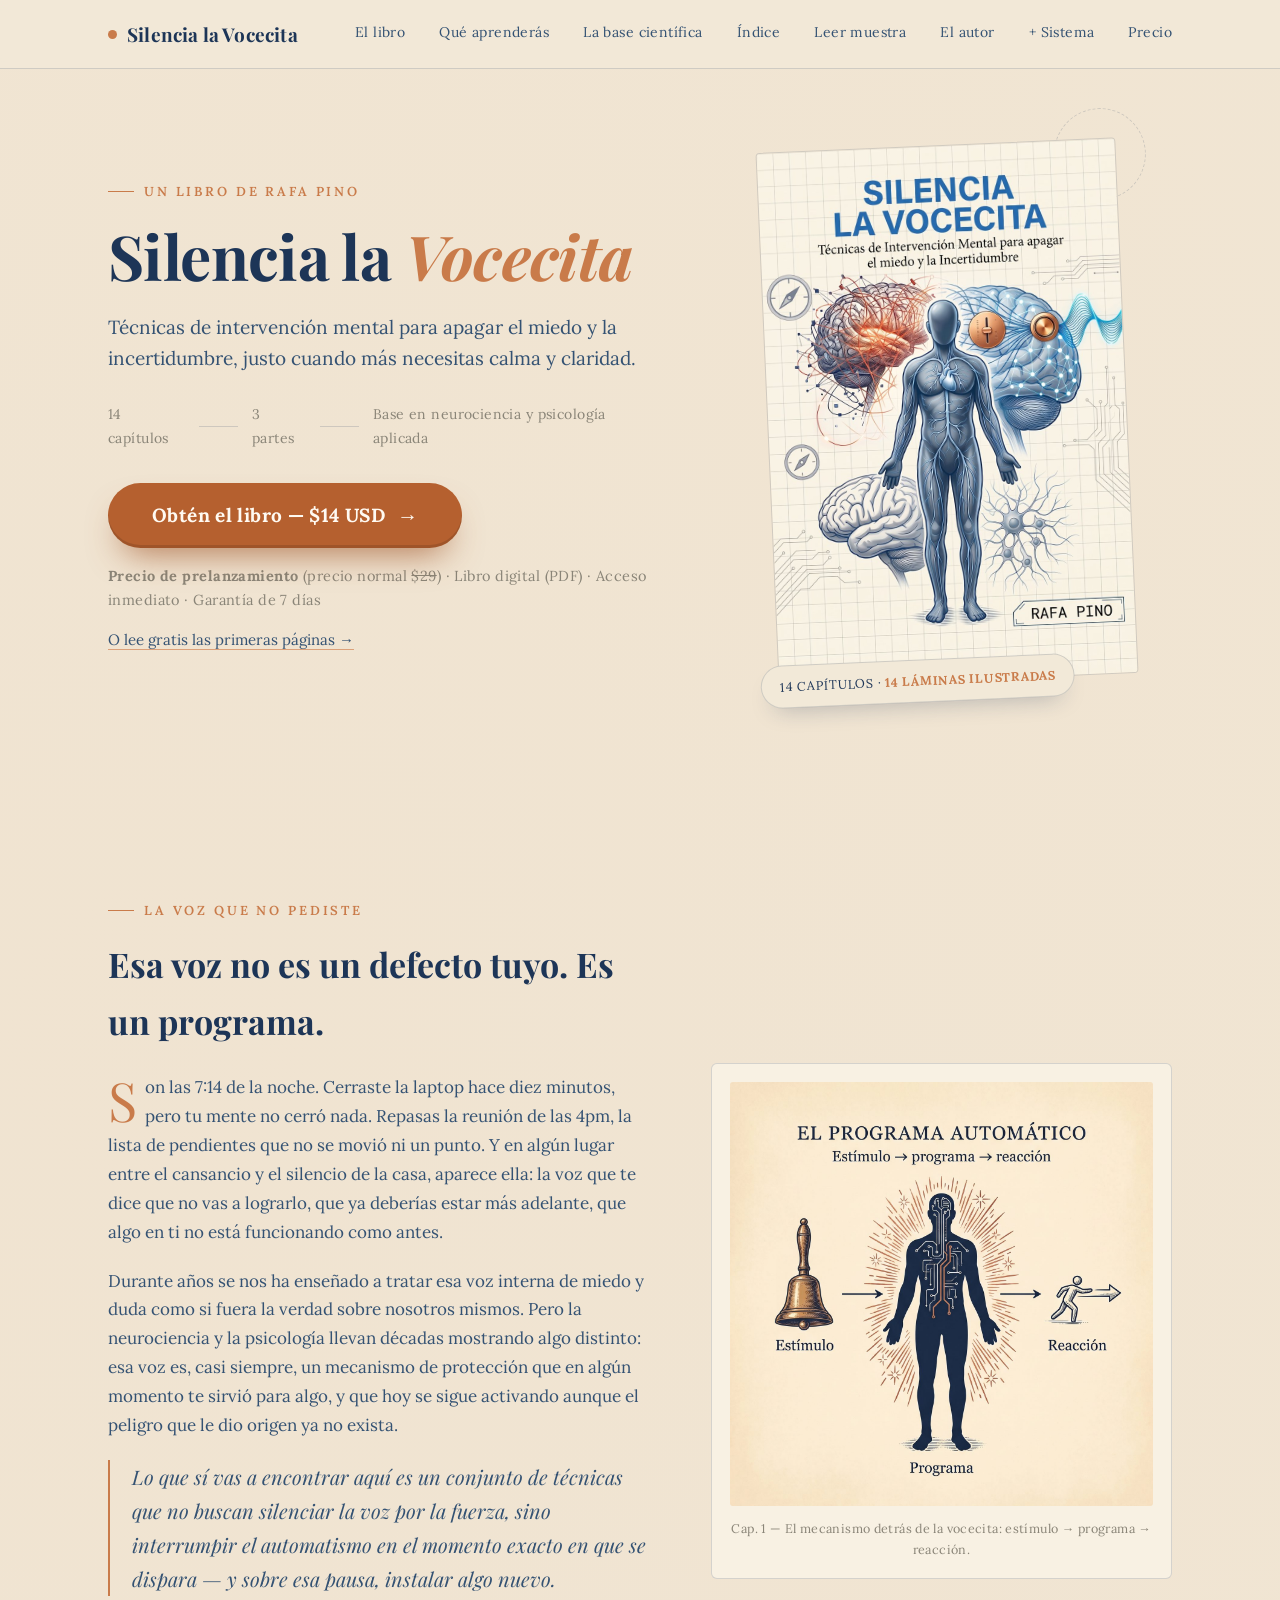
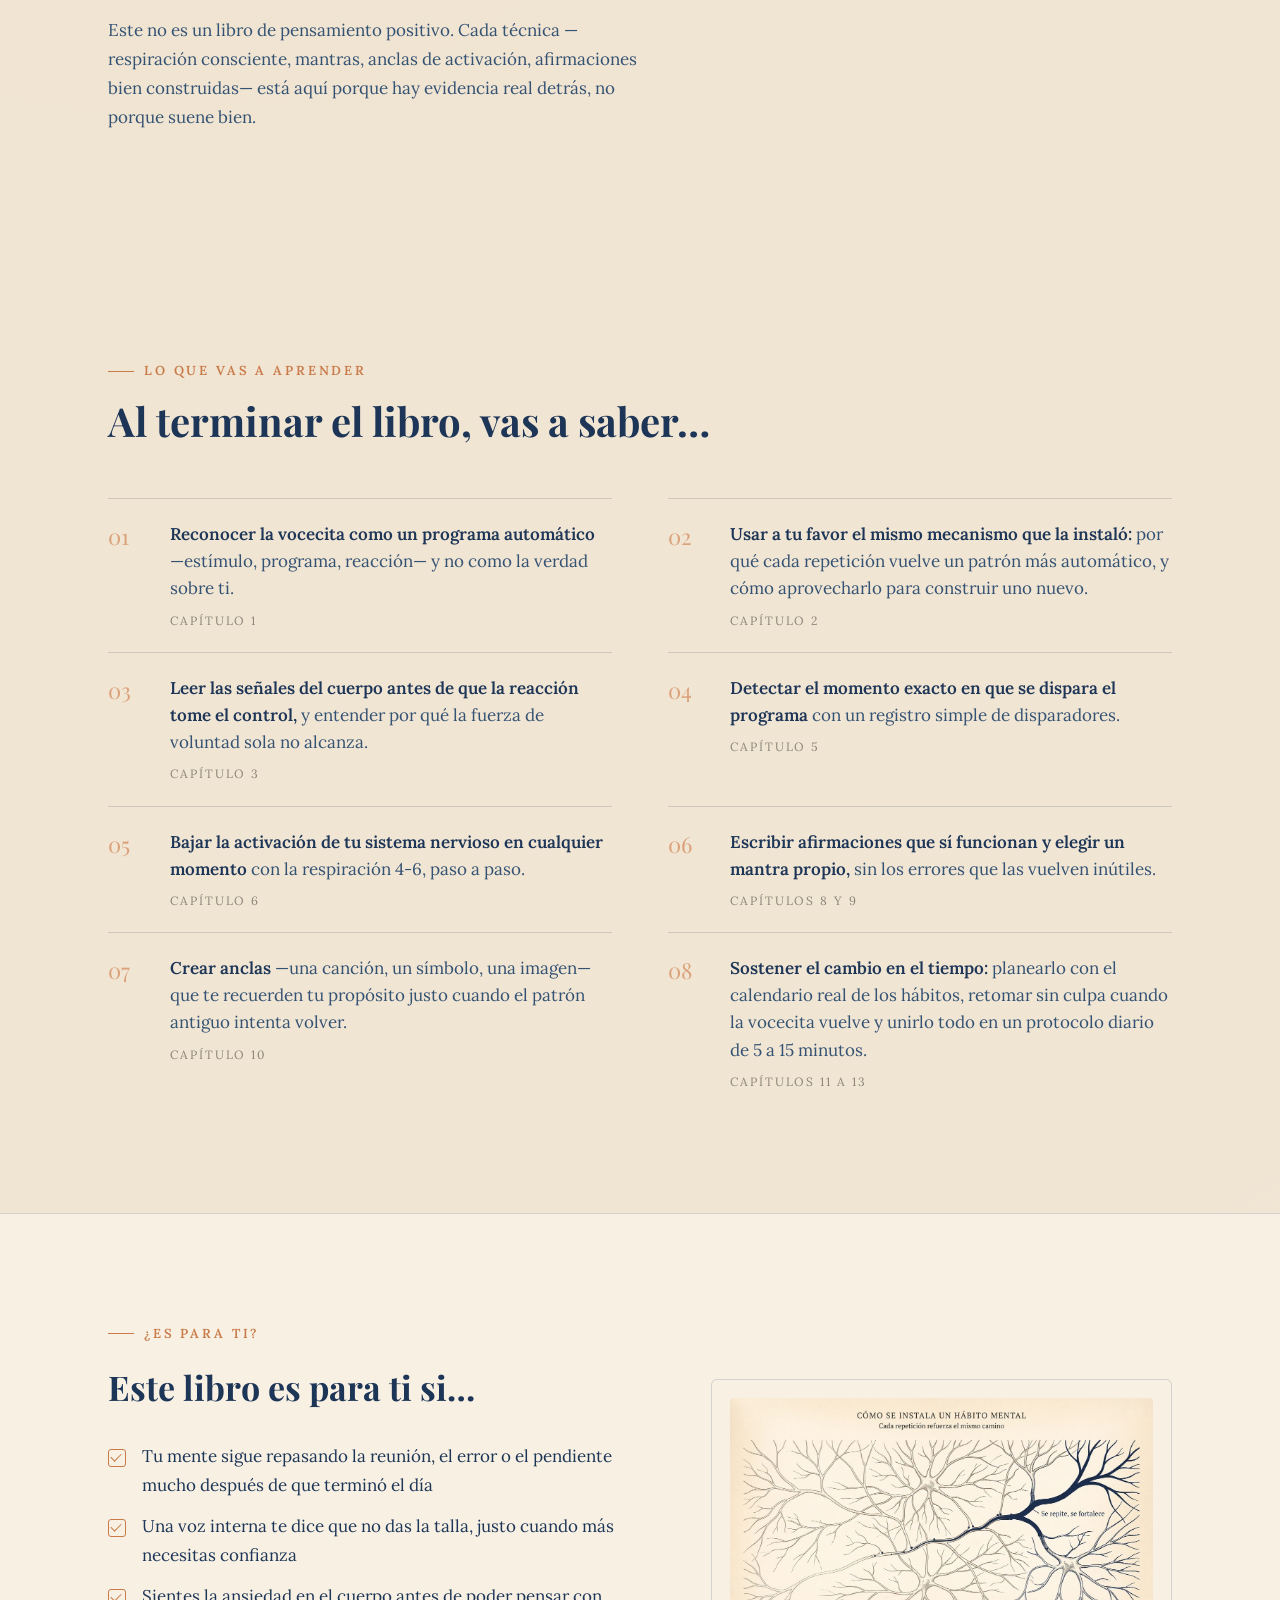
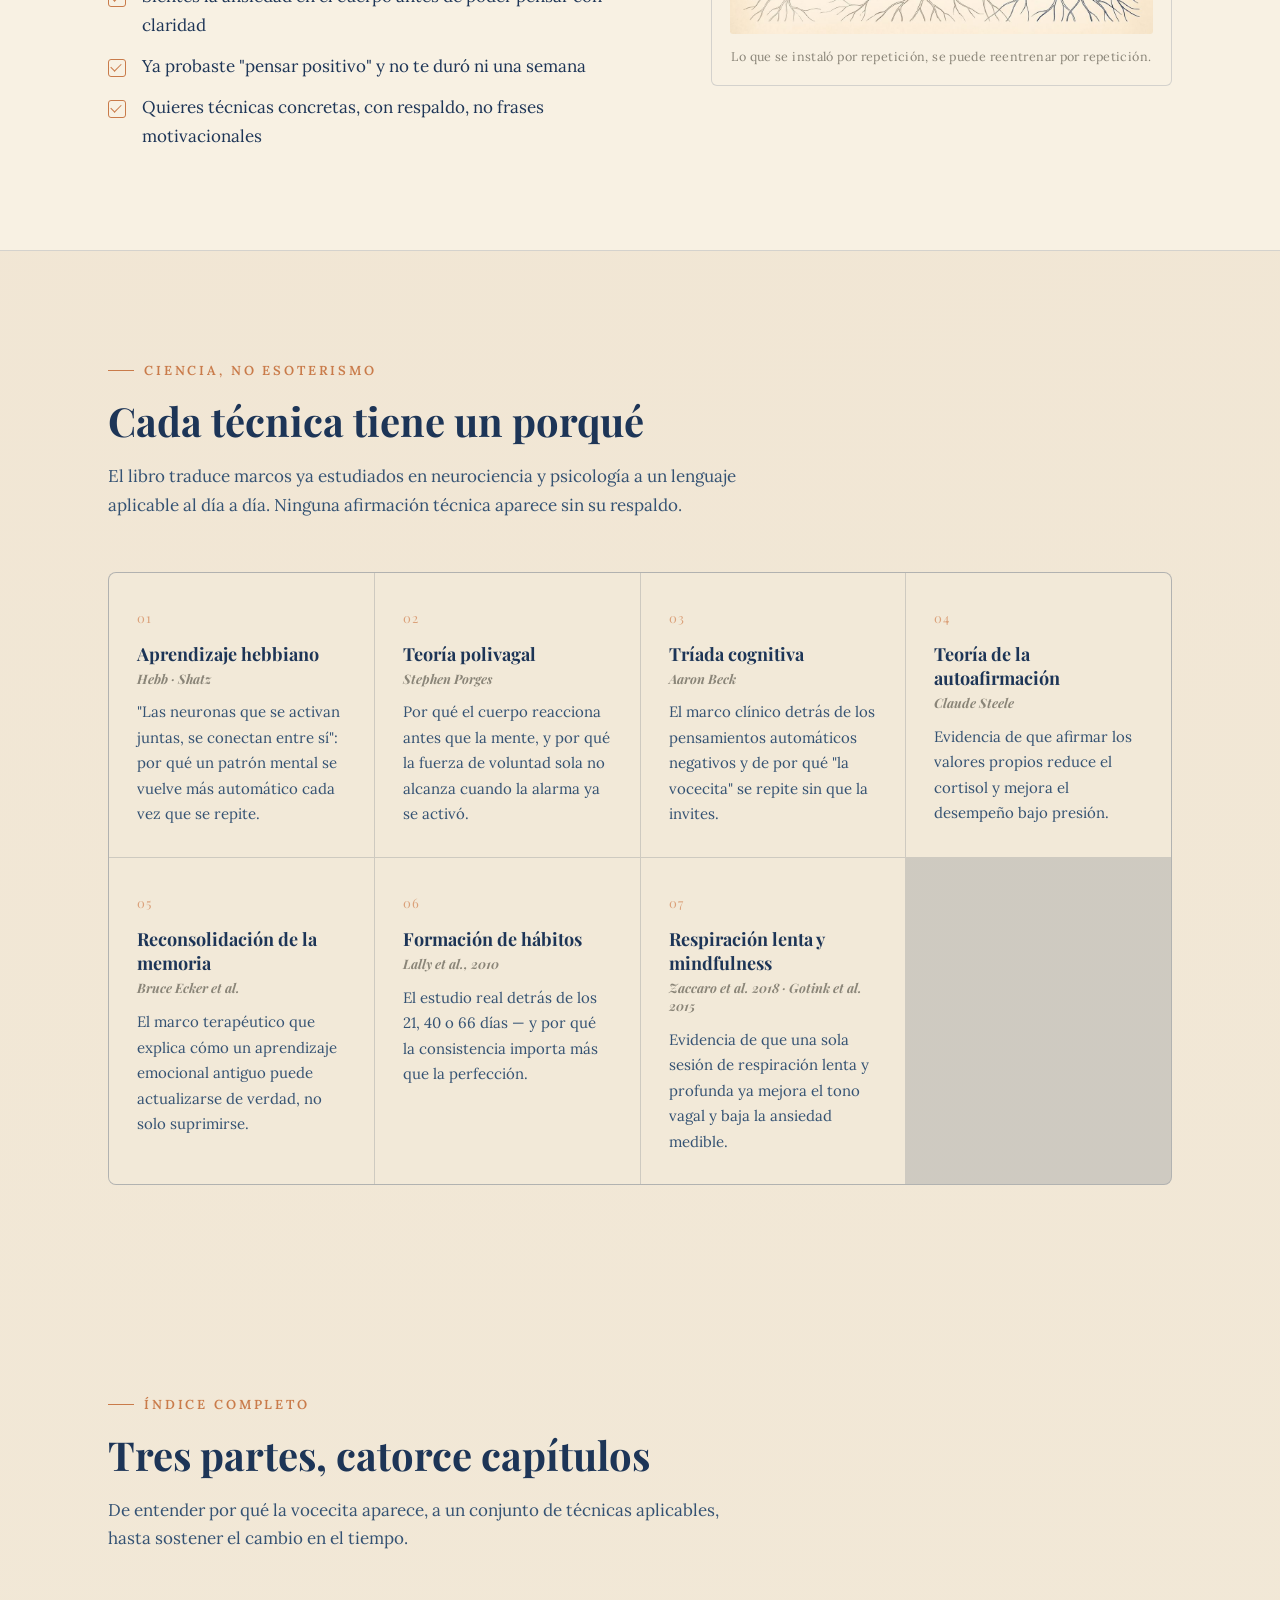
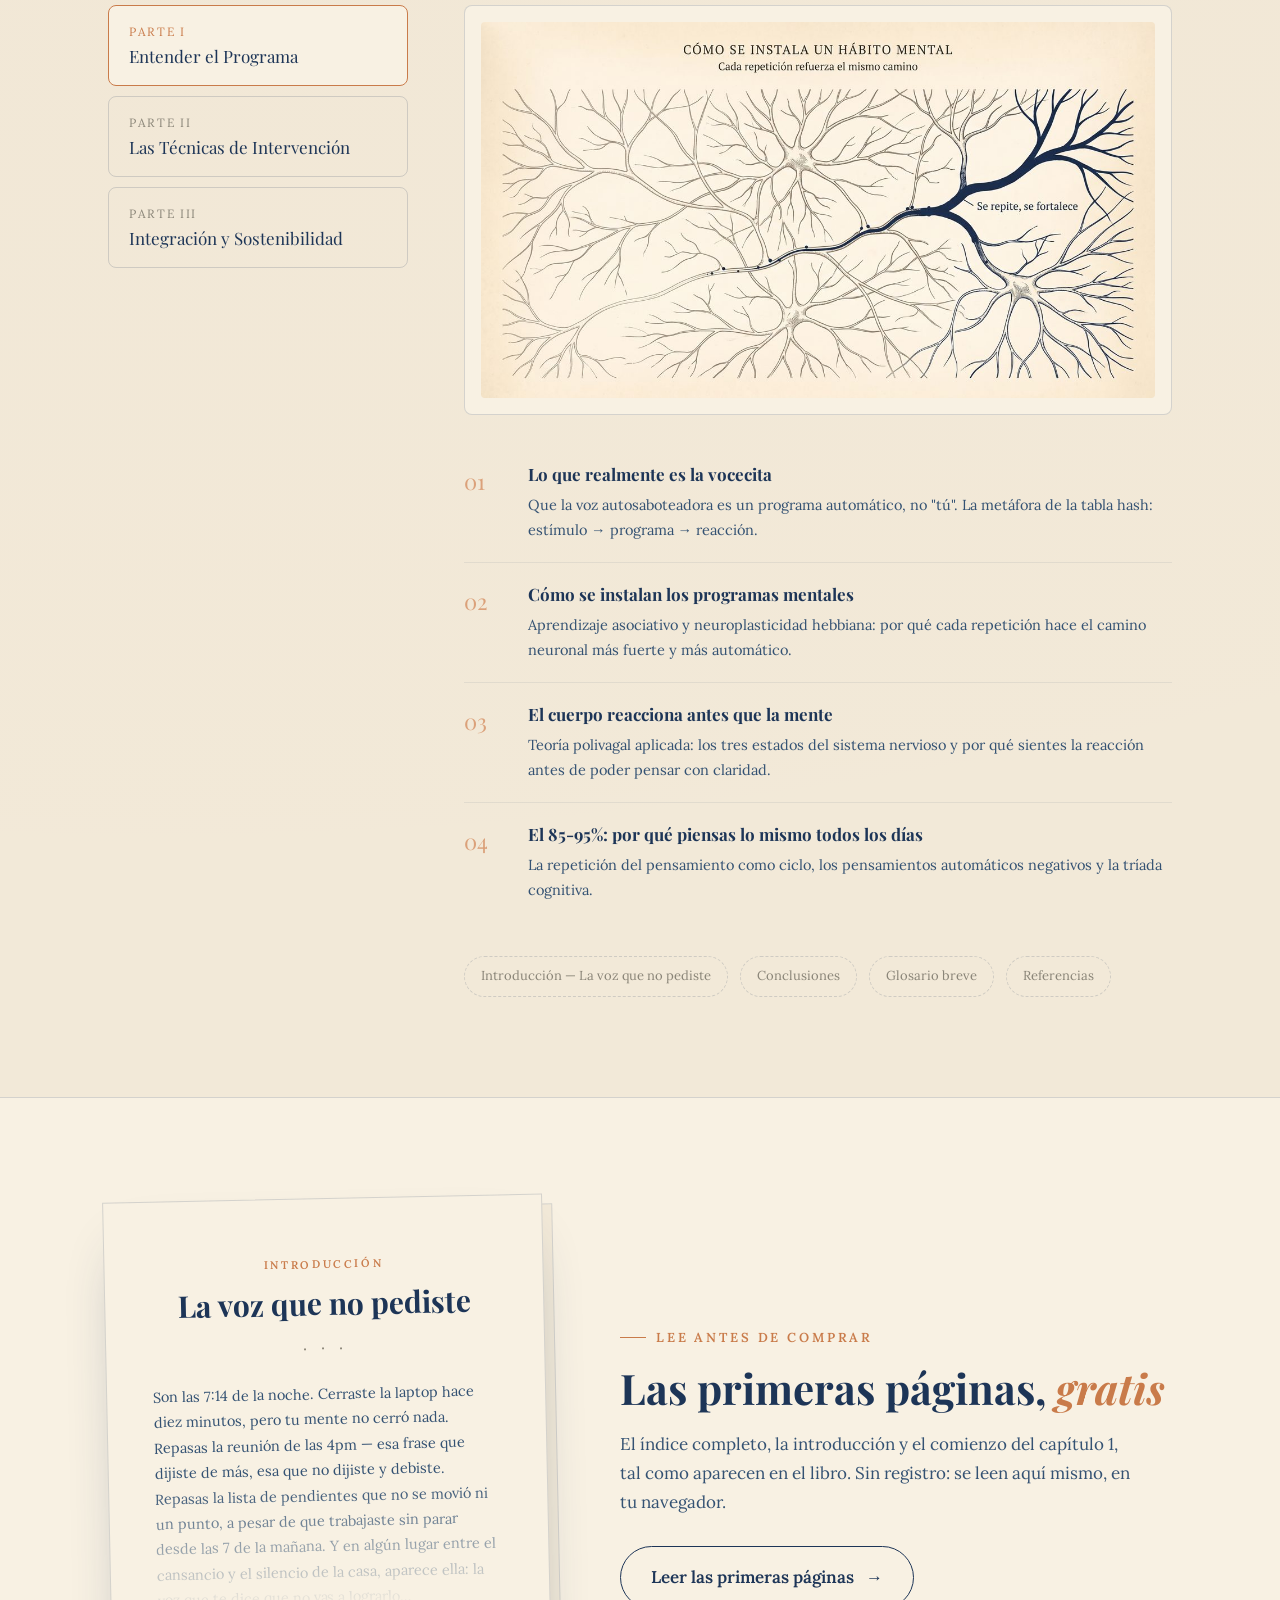
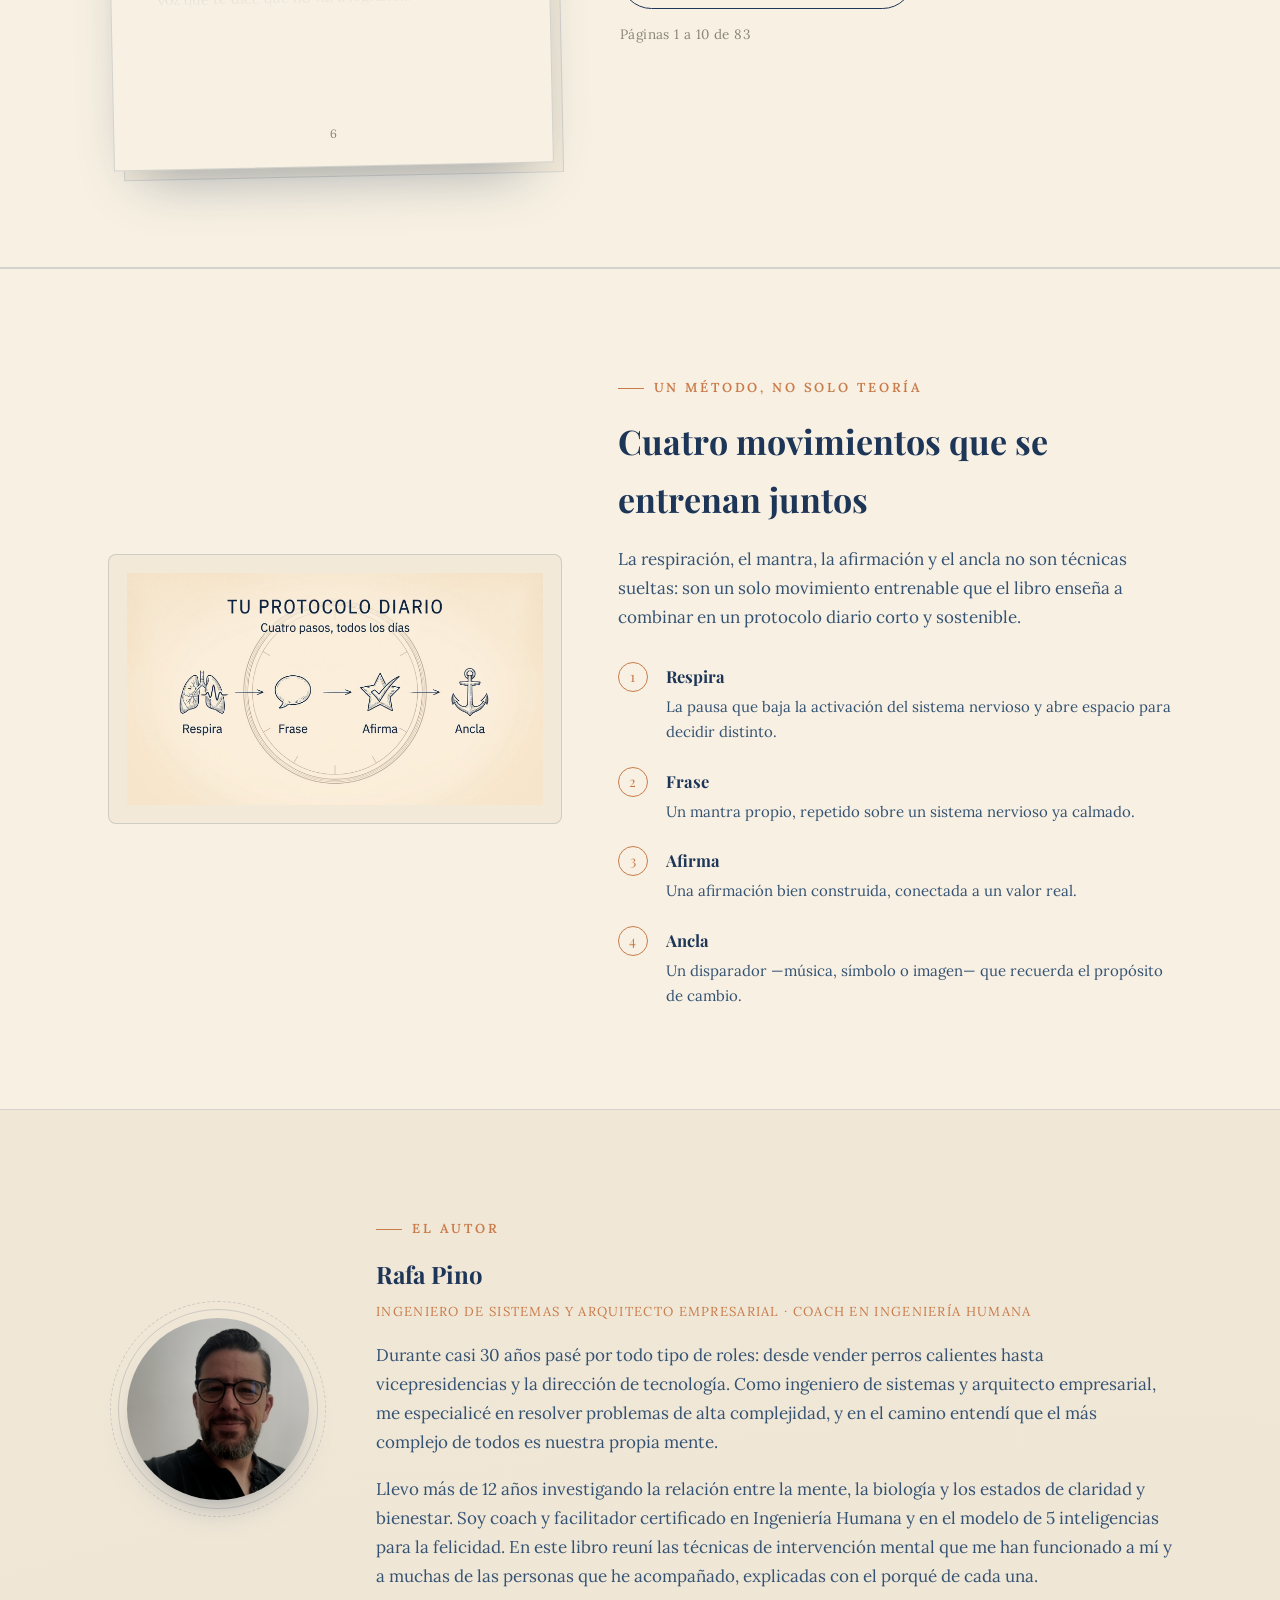
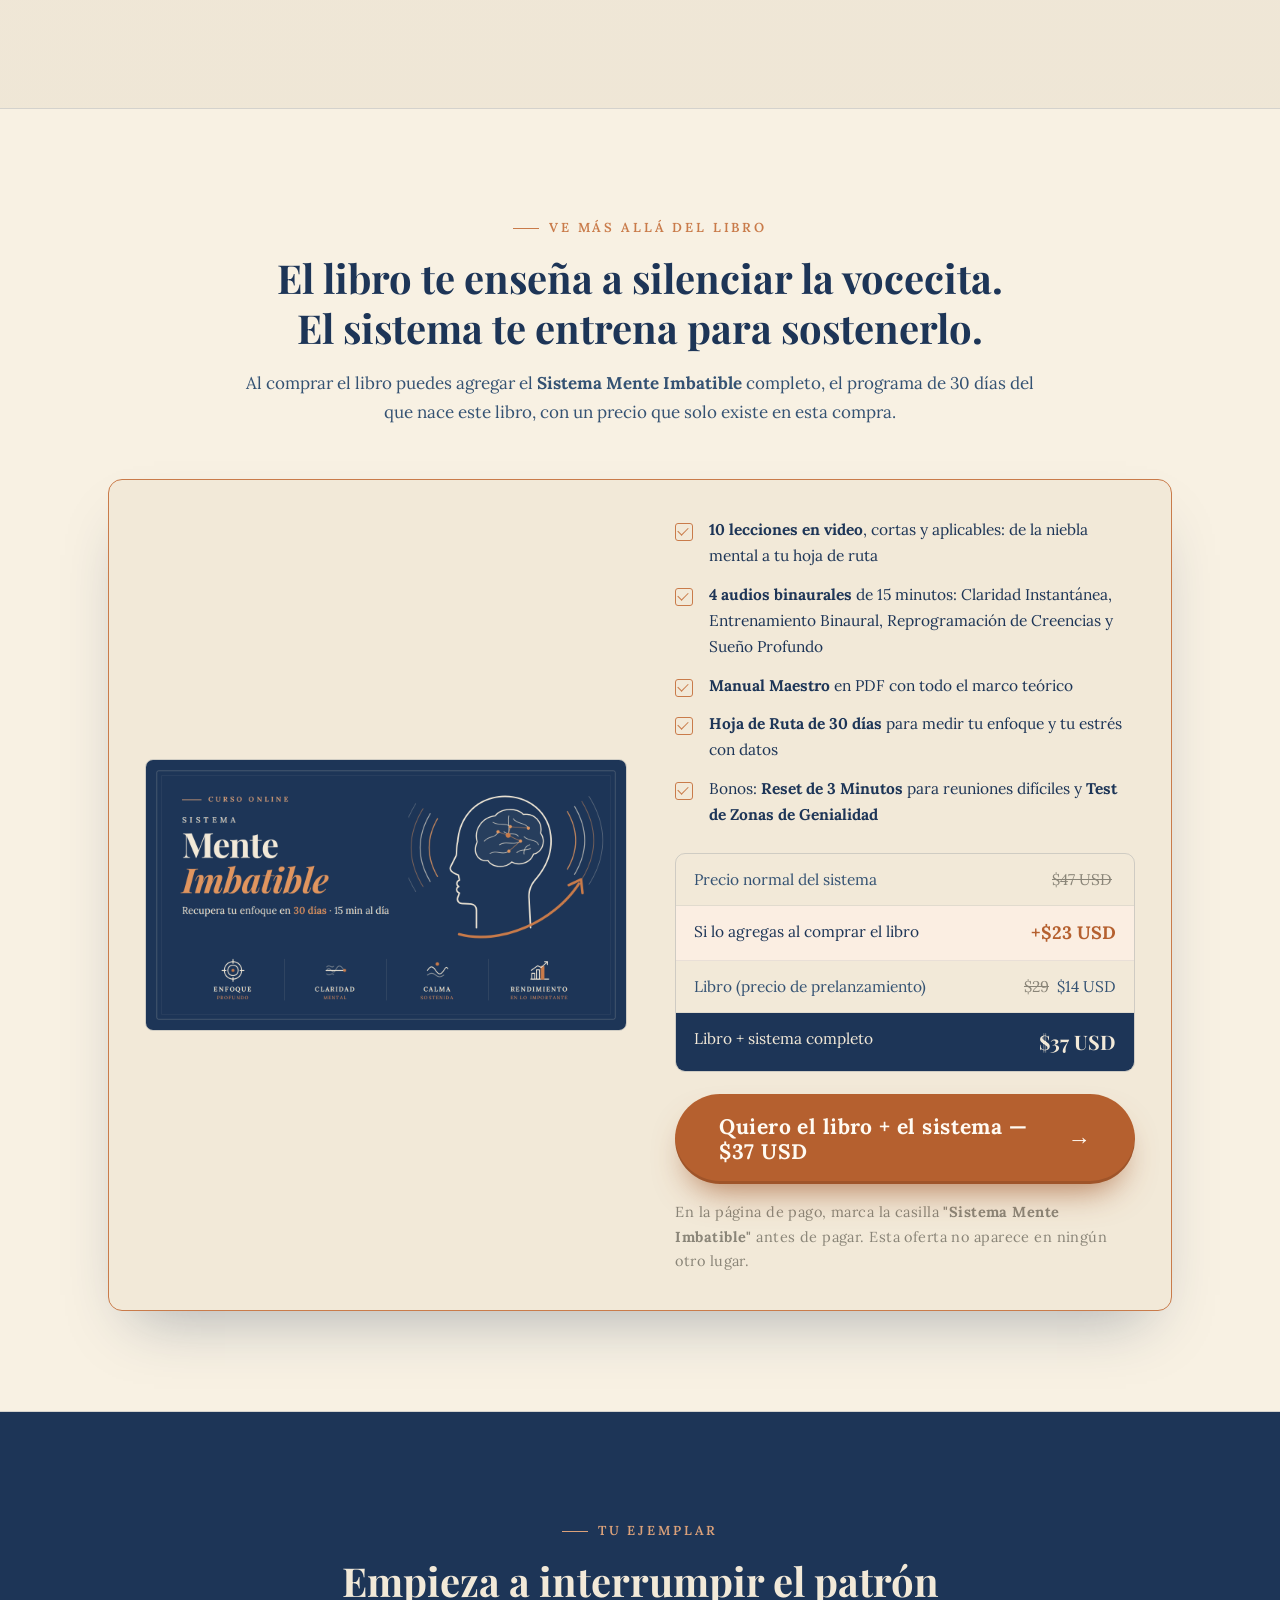
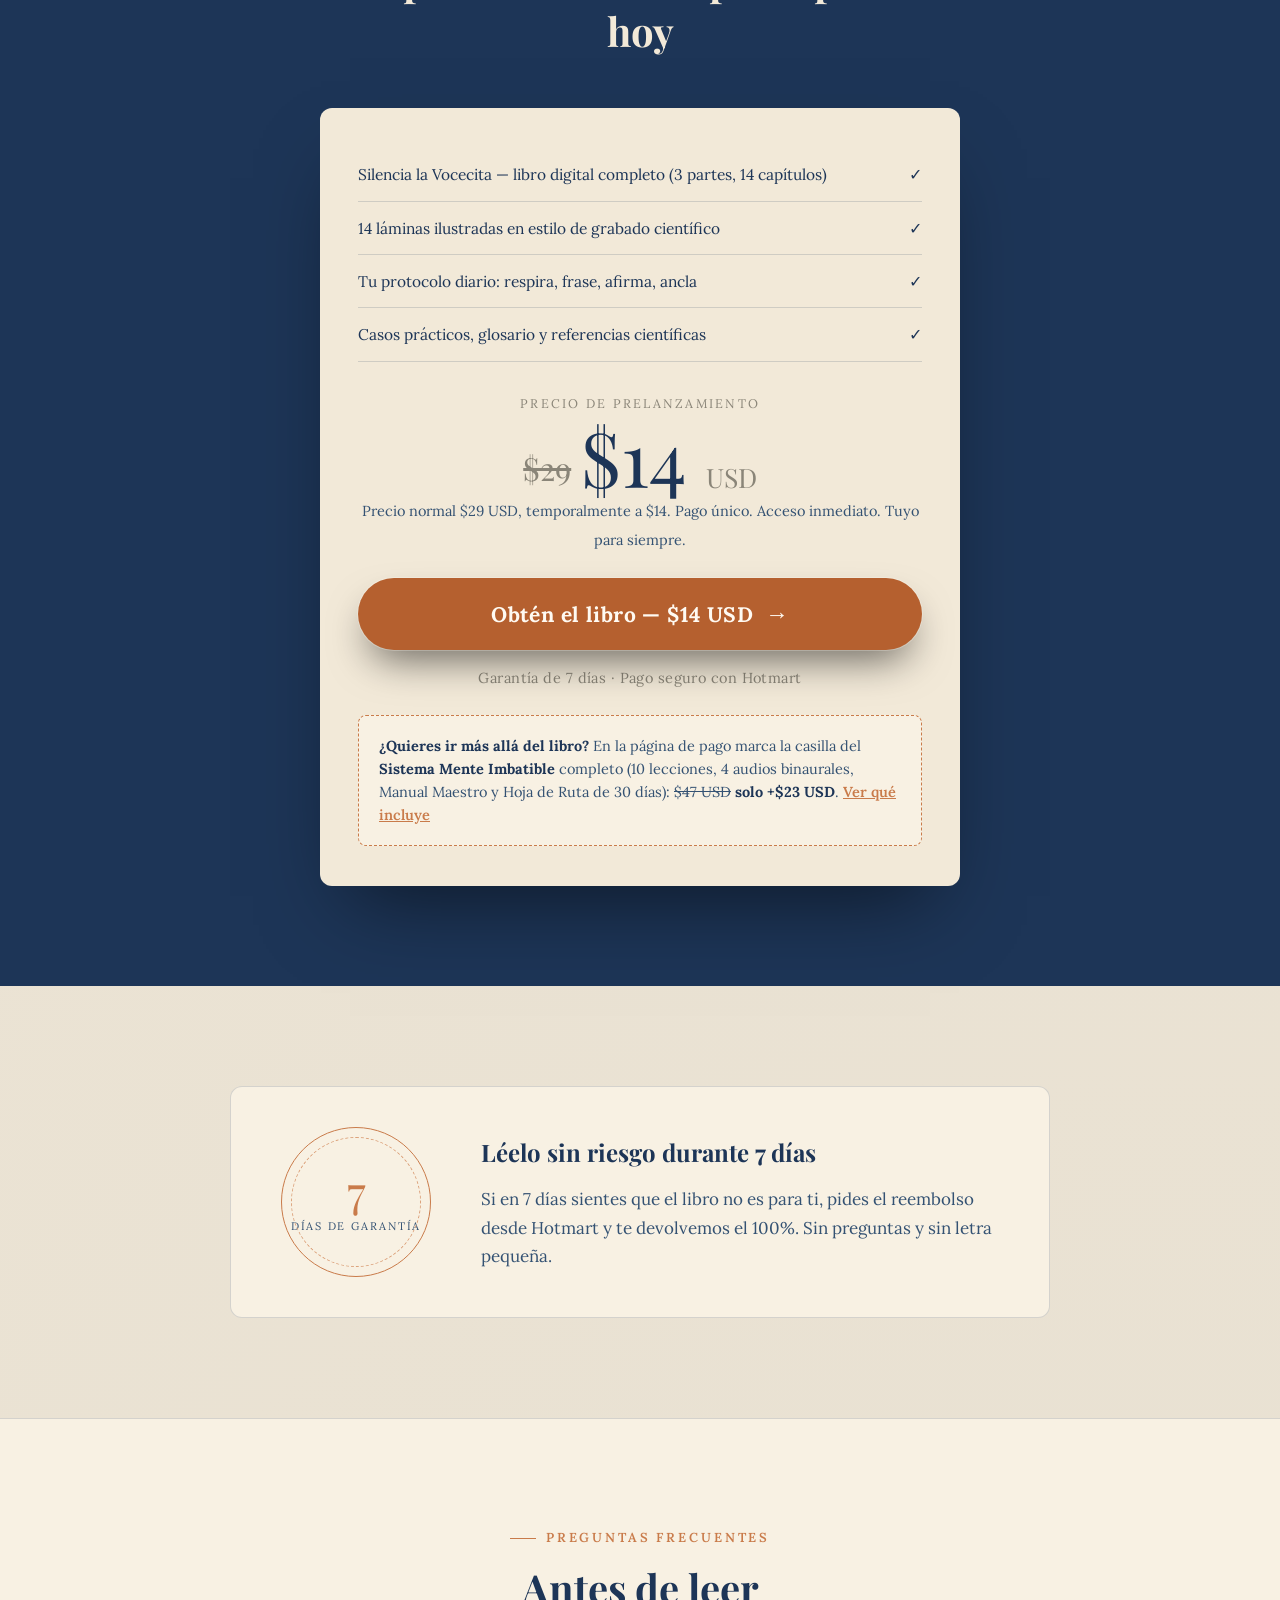
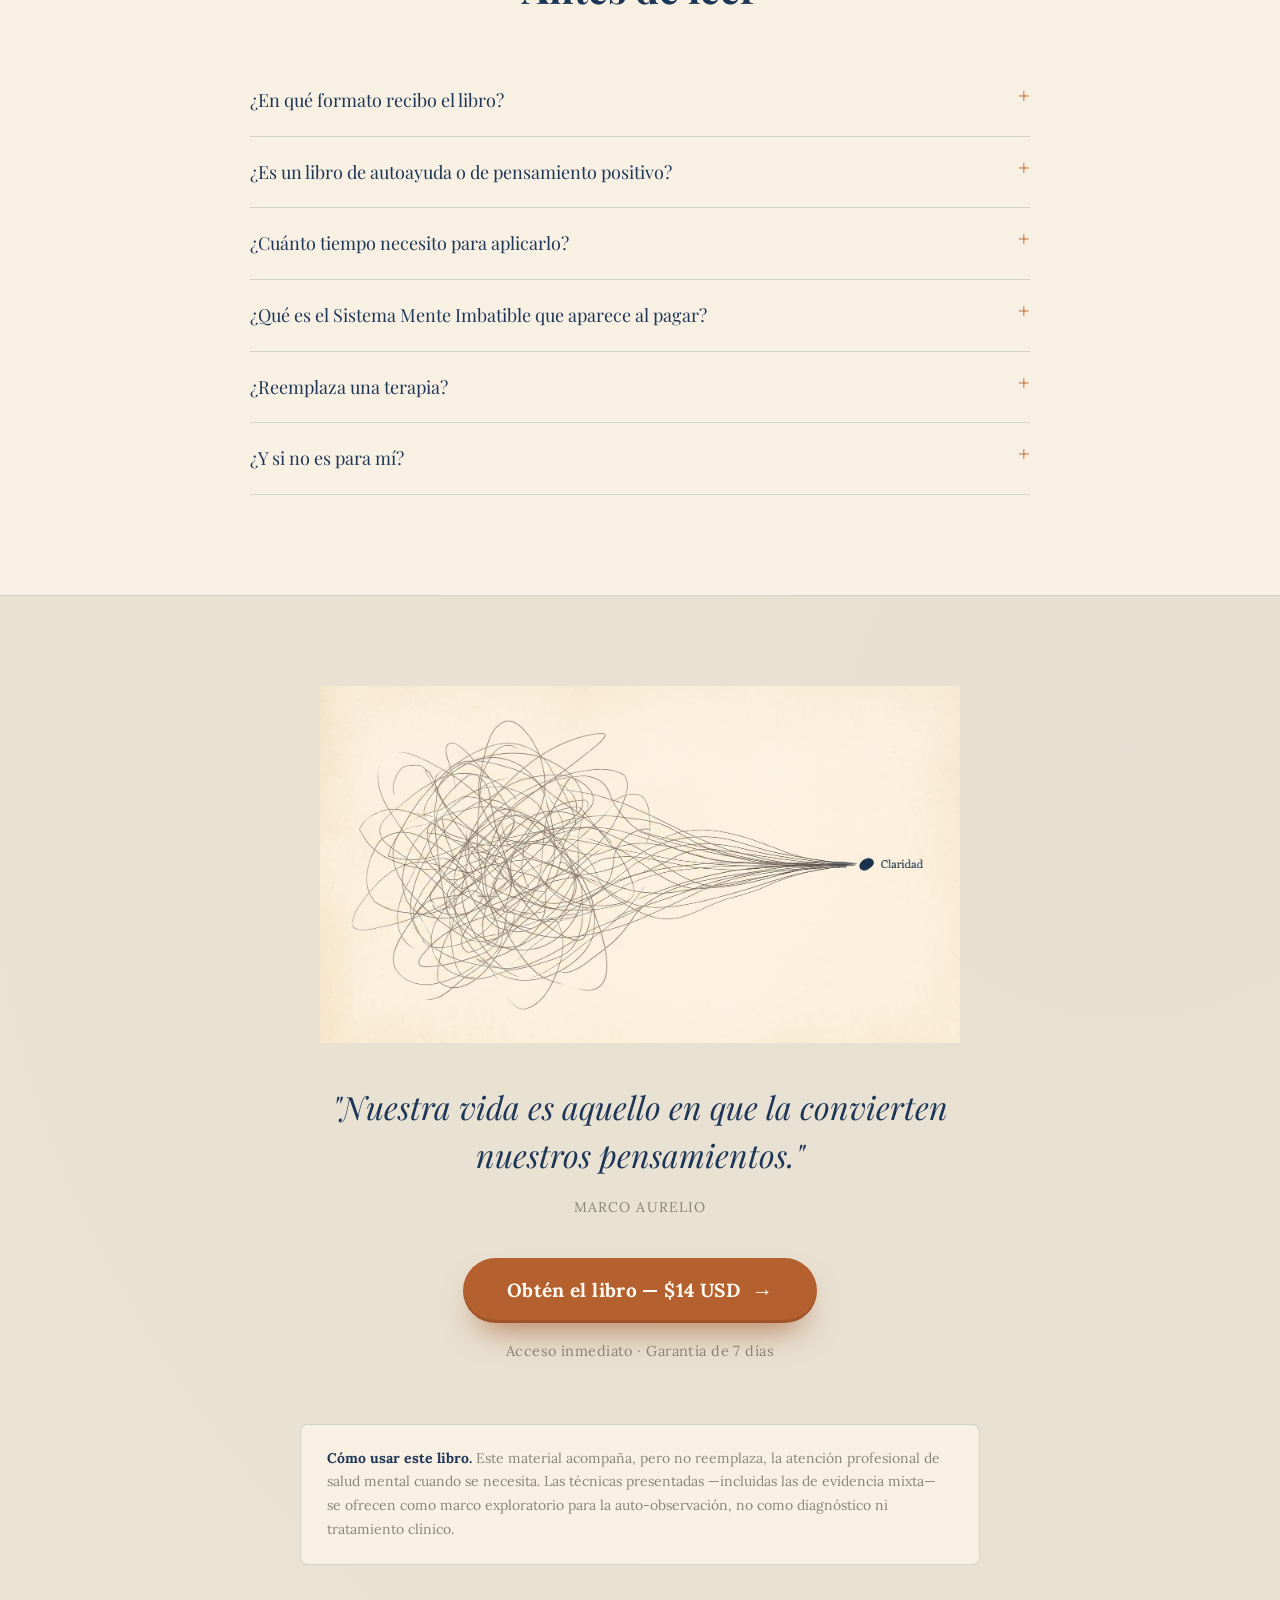
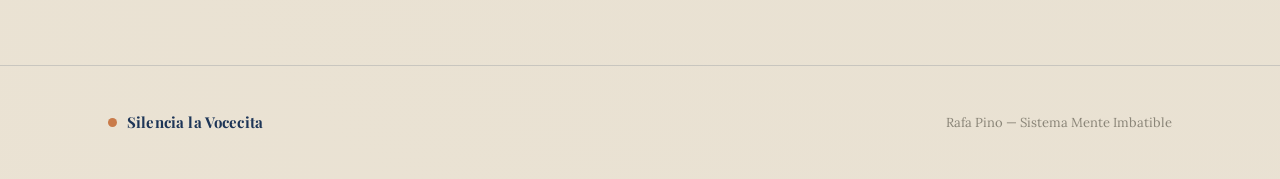
==== commit b740ba89: "Libro: sección 'Lo que vas a aprender', portada más grande, foto del autor y bio (ingeniero de siste" ====
--- a/la-vocecita/index.html
+++ b/la-vocecita/index.html
@@ -10,7 +10,7 @@
 <link rel="preconnect" href="https://fonts.gstatic.com" crossorigin>
 <link href="https://fonts.googleapis.com/css2?family=Playfair+Display:ital,wght@0,600;0,700;1,600&family=Lora:ital,wght@0,400;0,500;0,600;1,400&display=swap" rel="stylesheet">
 
-<link rel="stylesheet" href="css/styles.css?v=3">
+<link rel="stylesheet" href="css/styles.css?v=5">
 </head>
 <body>
 
@@ -22,6 +22,7 @@
     </button>
     <nav class="site-nav" id="siteNav">
       <a href="#el-libro">El libro</a>
+      <a href="#aprender">Qué aprenderás</a>
       <a href="#ciencia">La base científica</a>
       <a href="#estructura">Índice</a>
       <a href="#muestra">Leer muestra</a>
@@ -48,10 +49,9 @@
           <span class="rule"></span>
           <span>Base en neurociencia y psicología aplicada</span>
         </div>
-        <a class="btn" data-checkout href="https://pay.hotmart.com/L107795089A?off=2qh6myos&amp;checkoutMode=10">Obtén el libro — $14 USD</a>
+        <a class="btn" data-checkout href="https://pay.hotmart.com/L107795089A?checkoutMode=10&amp;offDiscount=PRELANZAMIENTO">Obtén el libro — $14 USD</a>
         <span class="btn-note"><strong>Precio de prelanzamiento</strong> (precio normal <s>$29</s>) · Libro digital (PDF) · Acceso inmediato · Garantía de 7 días</span>
         <a class="hero-read" href="#leer" data-open-reader>O lee gratis las primeras páginas <span aria-hidden="true">→</span></a>
-        <a class="upsell-chip" href="#sistema"><strong>Oferta al comprar:</strong> agrega el Sistema Mente Imbatible completo por solo <strong>+$23 USD</strong> <span aria-hidden="true">→</span></a>
       </div>
       <div class="hero-figure reveal">
         <div class="book-frame">
@@ -77,6 +77,26 @@
         <img src="images/diagrama-programa.jpg" alt="Diagrama: estímulo, programa, reacción">
         <figcaption>Cap. 1 — El mecanismo detrás de la vocecita: estímulo → programa → reacción.</figcaption>
       </figure>
+    </div>
+  </section>
+
+  <!-- LO QUE VAS A APRENDER -->
+  <section id="aprender">
+    <div class="wrap">
+      <div class="section-head reveal">
+        <span class="eyebrow">Lo que vas a aprender</span>
+        <h2>Al terminar el libro, vas a saber…</h2>
+      </div>
+      <ol class="learn-list reveal">
+        <li><span class="ln">01</span><div><strong>Reconocer la vocecita como un programa automático</strong> —estímulo, programa, reacción— y no como la verdad sobre ti.<span class="cap">Capítulo 1</span></div></li>
+        <li><span class="ln">02</span><div><strong>Usar a tu favor el mismo mecanismo que la instaló:</strong> por qué cada repetición vuelve un patrón más automático, y cómo aprovecharlo para construir uno nuevo.<span class="cap">Capítulo 2</span></div></li>
+        <li><span class="ln">03</span><div><strong>Leer las señales del cuerpo antes de que la reacción tome el control,</strong> y entender por qué la fuerza de voluntad sola no alcanza.<span class="cap">Capítulo 3</span></div></li>
+        <li><span class="ln">04</span><div><strong>Detectar el momento exacto en que se dispara el programa</strong> con un registro simple de disparadores.<span class="cap">Capítulo 5</span></div></li>
+        <li><span class="ln">05</span><div><strong>Bajar la activación de tu sistema nervioso en cualquier momento</strong> con la respiración 4-6, paso a paso.<span class="cap">Capítulo 6</span></div></li>
+        <li><span class="ln">06</span><div><strong>Escribir afirmaciones que sí funcionan y elegir un mantra propio,</strong> sin los errores que las vuelven inútiles.<span class="cap">Capítulos 8 y 9</span></div></li>
+        <li><span class="ln">07</span><div><strong>Crear anclas</strong> —una canción, un símbolo, una imagen— que te recuerden tu propósito justo cuando el patrón antiguo intenta volver.<span class="cap">Capítulo 10</span></div></li>
+        <li><span class="ln">08</span><div><strong>Sostener el cambio en el tiempo:</strong> planearlo con el calendario real de los hábitos, retomar sin culpa cuando la vocecita vuelve y unirlo todo en un protocolo diario de 5 a 15 minutos.<span class="cap">Capítulos 11 a 13</span></div></li>
+      </ol>
     </div>
   </section>
 
@@ -366,15 +386,15 @@
   <section id="autor">
     <div class="wrap author-block">
       <div class="reveal">
-        <div class="author-emblem">
-          <span class="initials">RP</span>
+        <div class="author-photo">
+          <img src="images/rafa.png" alt="Rafa Pino, autor de Silencia la Vocecita" width="240" height="320" loading="lazy">
         </div>
       </div>
       <div class="reveal author-copy">
         <span class="eyebrow">El autor</span>
         <h3 style="margin-top:14px;">Rafa Pino</h3>
-        <span class="role">Ingeniero de sistemas · Coach en Ingeniería Humana</span>
-        <p>Durante casi 30 años pasé por todo tipo de roles: desde vender perros calientes hasta vicepresidencias y la dirección de tecnología. Como ingeniero, me especialicé en resolver problemas de alta complejidad, y en el camino entendí que el más complejo de todos es nuestra propia mente.</p>
+        <span class="role">Ingeniero de sistemas y arquitecto empresarial · Coach en Ingeniería Humana</span>
+        <p>Durante casi 30 años pasé por todo tipo de roles: desde vender perros calientes hasta vicepresidencias y la dirección de tecnología. Como ingeniero de sistemas y arquitecto empresarial, me especialicé en resolver problemas de alta complejidad, y en el camino entendí que el más complejo de todos es nuestra propia mente.</p>
         <p>Llevo más de 12 años investigando la relación entre la mente, la biología y los estados de claridad y bienestar. Soy coach y facilitador certificado en Ingeniería Humana y en el modelo de 5 inteligencias para la felicidad. En este libro reuní las técnicas de intervención mental que me han funcionado a mí y a muchas de las personas que he acompañado, explicadas con el porqué de cada una.</p>
       </div>
     </div>
@@ -406,7 +426,7 @@
             <div class="row"><span>Libro (precio de prelanzamiento)</span><span><s>$29</s> $14 USD</span></div>
             <div class="row total"><span>Libro + sistema completo</span><strong>$37 USD</strong></div>
           </div>
-          <a class="btn block" data-checkout href="https://pay.hotmart.com/L107795089A?off=2qh6myos&amp;checkoutMode=10">Quiero el libro + el sistema — $37 USD</a>
+          <a class="btn block" data-checkout href="https://pay.hotmart.com/L107795089A?checkoutMode=10&amp;offDiscount=PRELANZAMIENTO">Quiero el libro + el sistema — $37 USD</a>
           <span class="btn-note">En la página de pago, marca la casilla <strong>"Sistema Mente Imbatible"</strong> antes de pagar. Esta oferta no aparece en ningún otro lugar.</span>
         </div>
       </div>
@@ -432,7 +452,7 @@
           <span class="price"><s class="was">$29</s>$14 <small>USD</small></span>
           <span class="once">Precio normal $29 USD, temporalmente a $14. Pago único. Acceso inmediato. Tuyo para siempre.</span>
         </div>
-        <a class="btn block" data-checkout href="https://pay.hotmart.com/L107795089A?off=2qh6myos&amp;checkoutMode=10">Obtén el libro — $14 USD</a>
+        <a class="btn block" data-checkout href="https://pay.hotmart.com/L107795089A?checkoutMode=10&amp;offDiscount=PRELANZAMIENTO">Obtén el libro — $14 USD</a>
         <span class="btn-note">Garantía de 7 días · Pago seguro con Hotmart</span>
         <div class="upgrade-note">
           <strong>¿Quieres ir más allá del libro?</strong> En la página de pago marca la casilla del <strong>Sistema Mente Imbatible</strong> completo (10 lecciones, 4 audios binaurales, Manual Maestro y Hoja de Ruta de 30 días): <s>$47 USD</s> <strong>solo +$23 USD</strong>. <a href="#sistema">Ver qué incluye</a>
@@ -498,7 +518,7 @@
       </figure>
       <p class="quote reveal">"Nuestra vida es aquello en que la convierten nuestros pensamientos."<span class="quote-source">Marco Aurelio</span></p>
       <div class="reveal" style="margin-top: 40px;">
-        <a class="btn" data-checkout href="https://pay.hotmart.com/L107795089A?off=2qh6myos&amp;checkoutMode=10">Obtén el libro — $14 USD</a>
+        <a class="btn" data-checkout href="https://pay.hotmart.com/L107795089A?checkoutMode=10&amp;offDiscount=PRELANZAMIENTO">Obtén el libro — $14 USD</a>
         <span class="btn-note">Acceso inmediato · Garantía de 7 días</span>
       </div>
 
@@ -523,7 +543,7 @@
     <div class="reader-progress" id="readerProgress"></div>
     <a class="reader-brand" href="#m-toc"><span class="mark"></span>Silencia la Vocecita <span class="reader-tag">Muestra</span></a>
     <div class="reader-actions">
-      <a class="reader-buy" data-checkout href="https://pay.hotmart.com/L107795089A?off=2qh6myos&amp;checkoutMode=10">Obtén el libro — $14</a>
+      <a class="reader-buy" data-checkout href="https://pay.hotmart.com/L107795089A?checkoutMode=10&amp;offDiscount=PRELANZAMIENTO">Obtén el libro — $14</a>
       <button class="reader-close" id="readerClose" type="button" aria-label="Cerrar la muestra">×</button>
     </div>
   </div>
@@ -562,7 +582,7 @@
         <span class="eyebrow">Aquí termina la muestra</span>
         <h3>El capítulo 1 sigue con la metáfora de la <em>tabla hash</em>, el aprendizaje hebbiano y por qué esa voz no es tu personalidad.</h3>
         <p>Son 14 capítulos, 14 láminas ilustradas y un protocolo diario que puedes empezar hoy.</p>
-        <a class="btn" data-checkout href="https://pay.hotmart.com/L107795089A?off=2qh6myos&amp;checkoutMode=10">Obtén el libro — $14 USD</a>
+        <a class="btn" data-checkout href="https://pay.hotmart.com/L107795089A?checkoutMode=10&amp;offDiscount=PRELANZAMIENTO">Obtén el libro — $14 USD</a>
         <span class="btn-note"><strong>Precio de prelanzamiento</strong> (precio normal <s>$29</s>) · Libro digital (PDF) · Acceso inmediato · Garantía de 7 días</span>
         <button class="rb-back" type="button" data-close-reader>Volver a la página</button>
       </aside>
@@ -615,9 +635,9 @@
 
 <div class="sticky-cta" id="stickyCta">
   <span class="p">$14 USD <small>Prelanzamiento · antes $29</small></span>
-  <a class="btn" data-checkout href="https://pay.hotmart.com/L107795089A?off=2qh6myos&amp;checkoutMode=10">Obtener</a>
+  <a class="btn" data-checkout href="https://pay.hotmart.com/L107795089A?checkoutMode=10&amp;offDiscount=PRELANZAMIENTO">Obtener</a>
 </div>
 
-<script src="js/main.js?v=2"></script>
+<script src="js/main.js?v=7"></script>
 </body>
 </html>
--- a/la-vocecita/css/styles.css
+++ b/la-vocecita/css/styles.css
@@ -1792,3 +1792,27 @@
 /* ---------- precio de prelanzamiento ---------- */
 .price-block .price .was { font-size: 0.42em; font-weight: 400; color: var(--warm-gray); margin-right: 0.3em; vertical-align: middle; }
 .upsell-price .row s { color: var(--warm-gray); margin-right: 4px; }
+
+/* ---------- widget de Hotmart: conservar el estilo propio de los botones secundarios ---------- */
+a.reader-buy.hotmart-fb, a.reader-buy.hotmart__button-checkout {
+  display: inline-block !important; padding: 9px 18px !important; font-family: var(--serif-body) !important;
+  font-size: 14.5px !important; font-weight: 600 !important; line-height: 1.3 !important; color: var(--paper-soft) !important;
+  background: var(--cta, #b5602f) !important; border: none !important; border-radius: 999px !important;
+  box-shadow: none !important; text-transform: none !important; letter-spacing: 0 !important; min-height: 0 !important; width: auto !important;
+}
+a.reader-buy.hotmart-fb:hover { background: var(--cta-hover, #9c4f22) !important; }
+
+/* ---------- lo que vas a aprender ---------- */
+.learn-list { list-style: none; margin: 0; padding: 0; display: grid; grid-template-columns: 1fr 1fr; gap: 0 56px; counter-reset: none; }
+.learn-list li { display: grid; grid-template-columns: 48px 1fr; gap: 14px; padding: 22px 0; border-top: 1px solid var(--line); align-items: start; }
+.learn-list .ln { font-family: var(--serif-display); font-size: 22px; color: var(--accent-soft); line-height: 1.4; }
+.learn-list li div { color: var(--ink-soft); font-size: 17px; line-height: 1.6; }
+.learn-list li strong { color: var(--ink); font-weight: 600; }
+.learn-list .cap { display: block; margin-top: 8px; font-size: 12px; letter-spacing: 0.16em; text-transform: uppercase; color: var(--warm-gray); }
+@media (max-width: 760px) { .learn-list { grid-template-columns: 1fr; } }
+
+/* ---------- portada un poco más grande y foto del autor ---------- */
+.book-frame img { width: 360px; max-width: 100%; }
+.author-photo { width: 200px; height: 200px; margin: 0 auto; border-radius: 50%; padding: 8px; border: 1px solid var(--line); position: relative; }
+.author-photo::before { content: ""; position: absolute; inset: -9px; border: 1px dashed var(--line); border-radius: 50%; }
+.author-photo img { width: 100%; height: 100%; border-radius: 50%; object-fit: cover; object-position: 50% 30%; display: block; box-shadow: 0 18px 36px -20px rgba(29, 53, 87, 0.55); }
